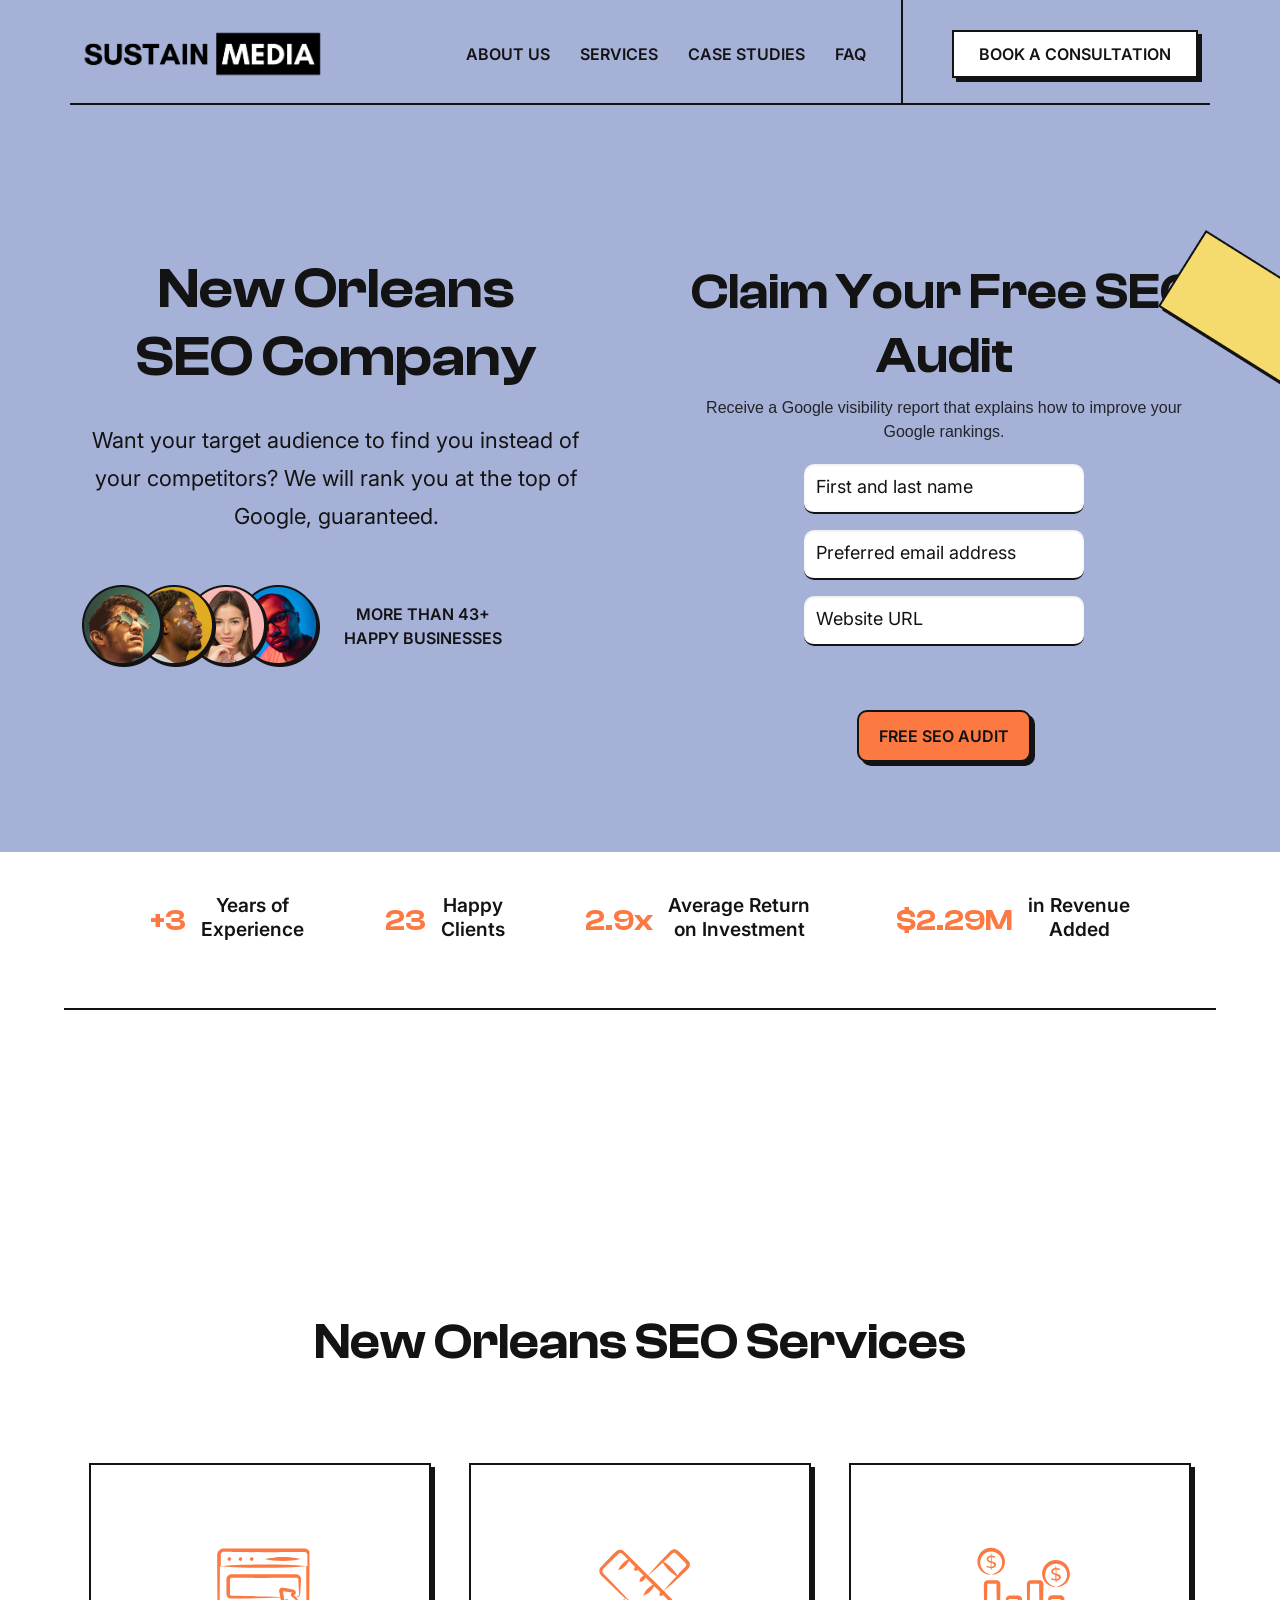
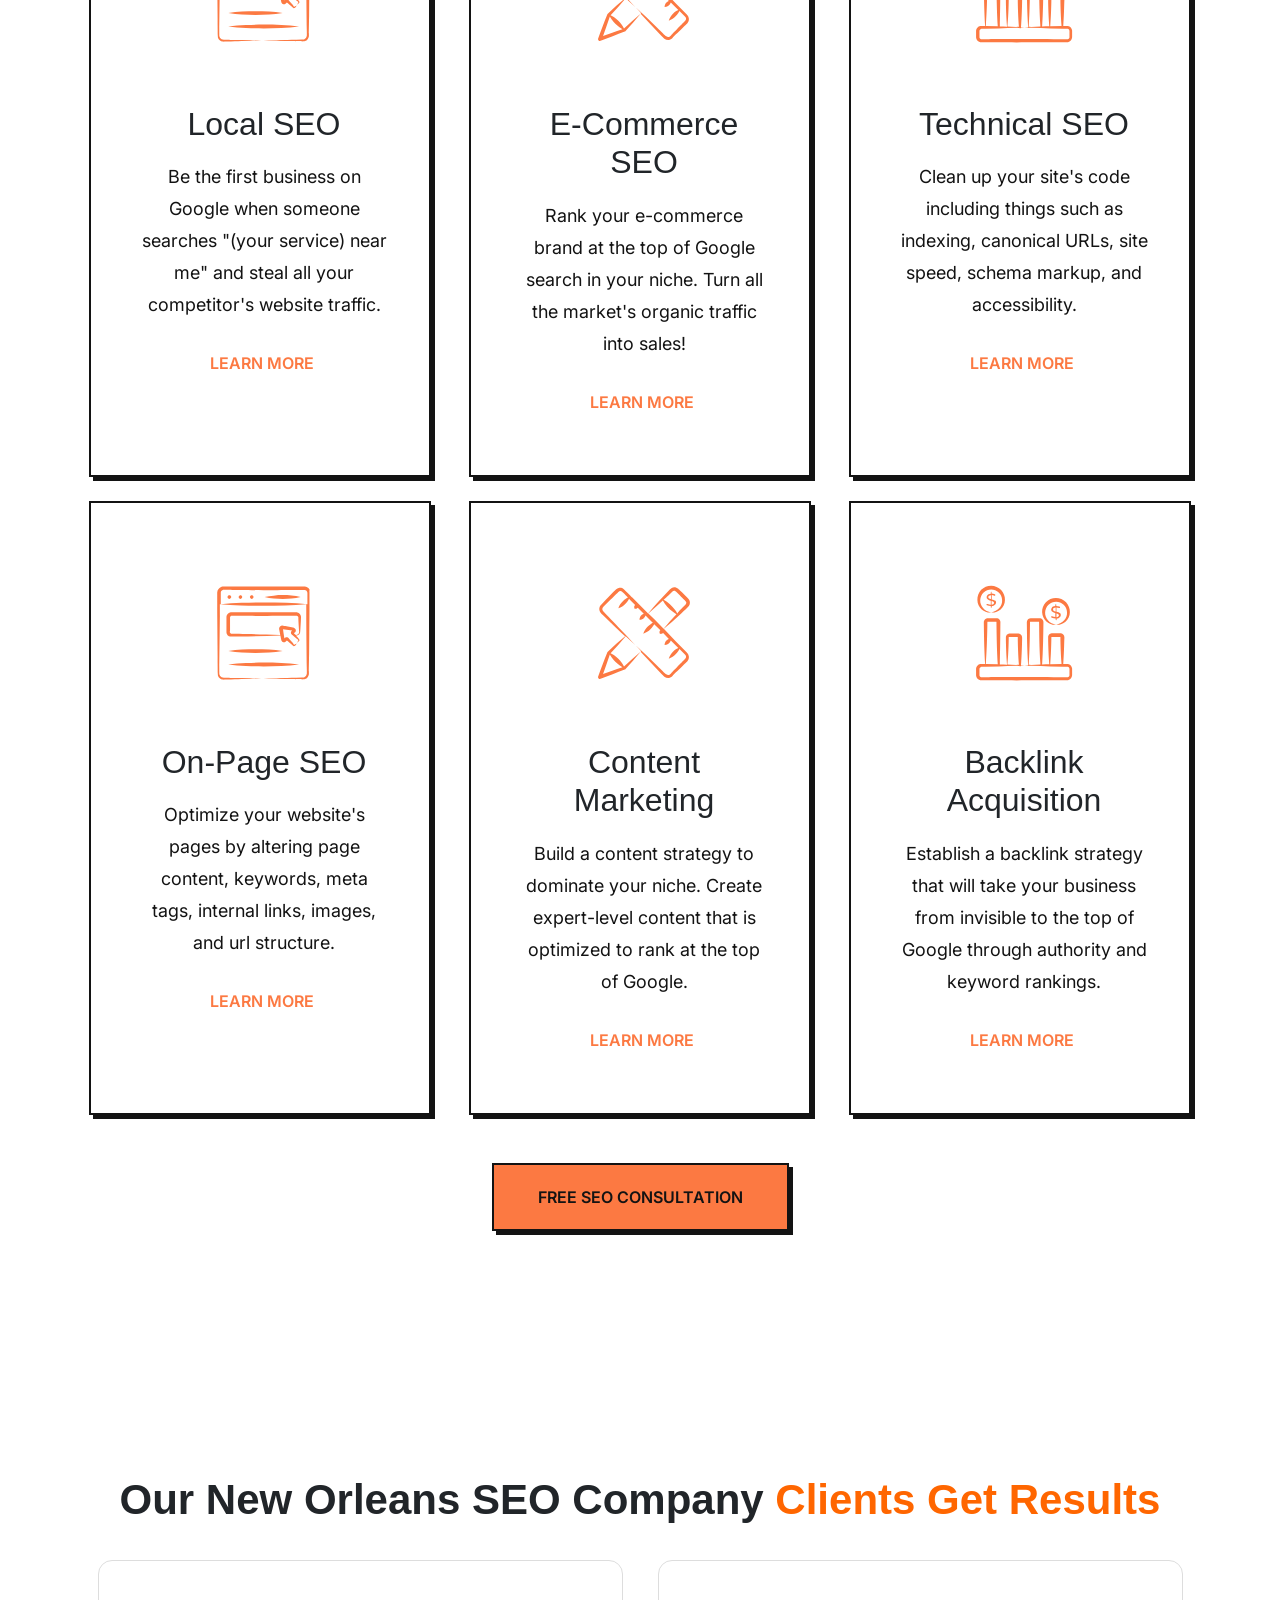
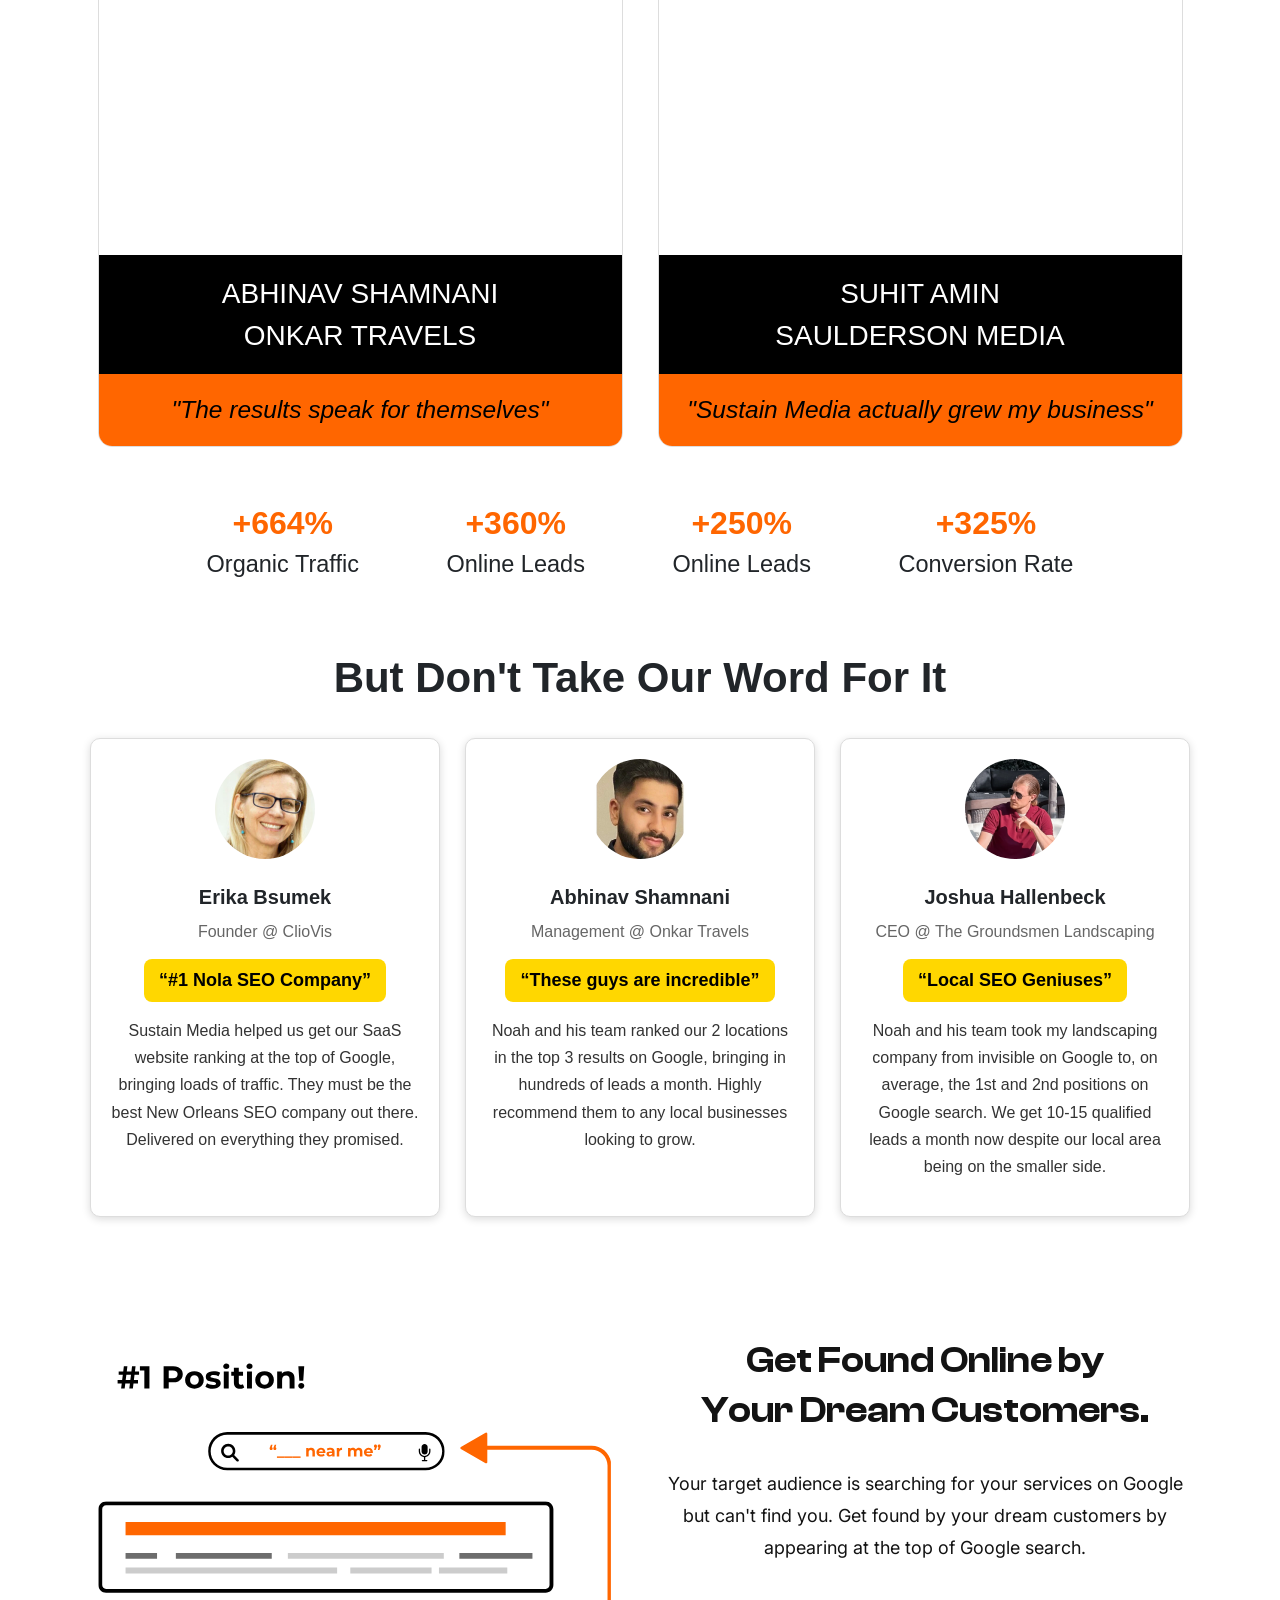
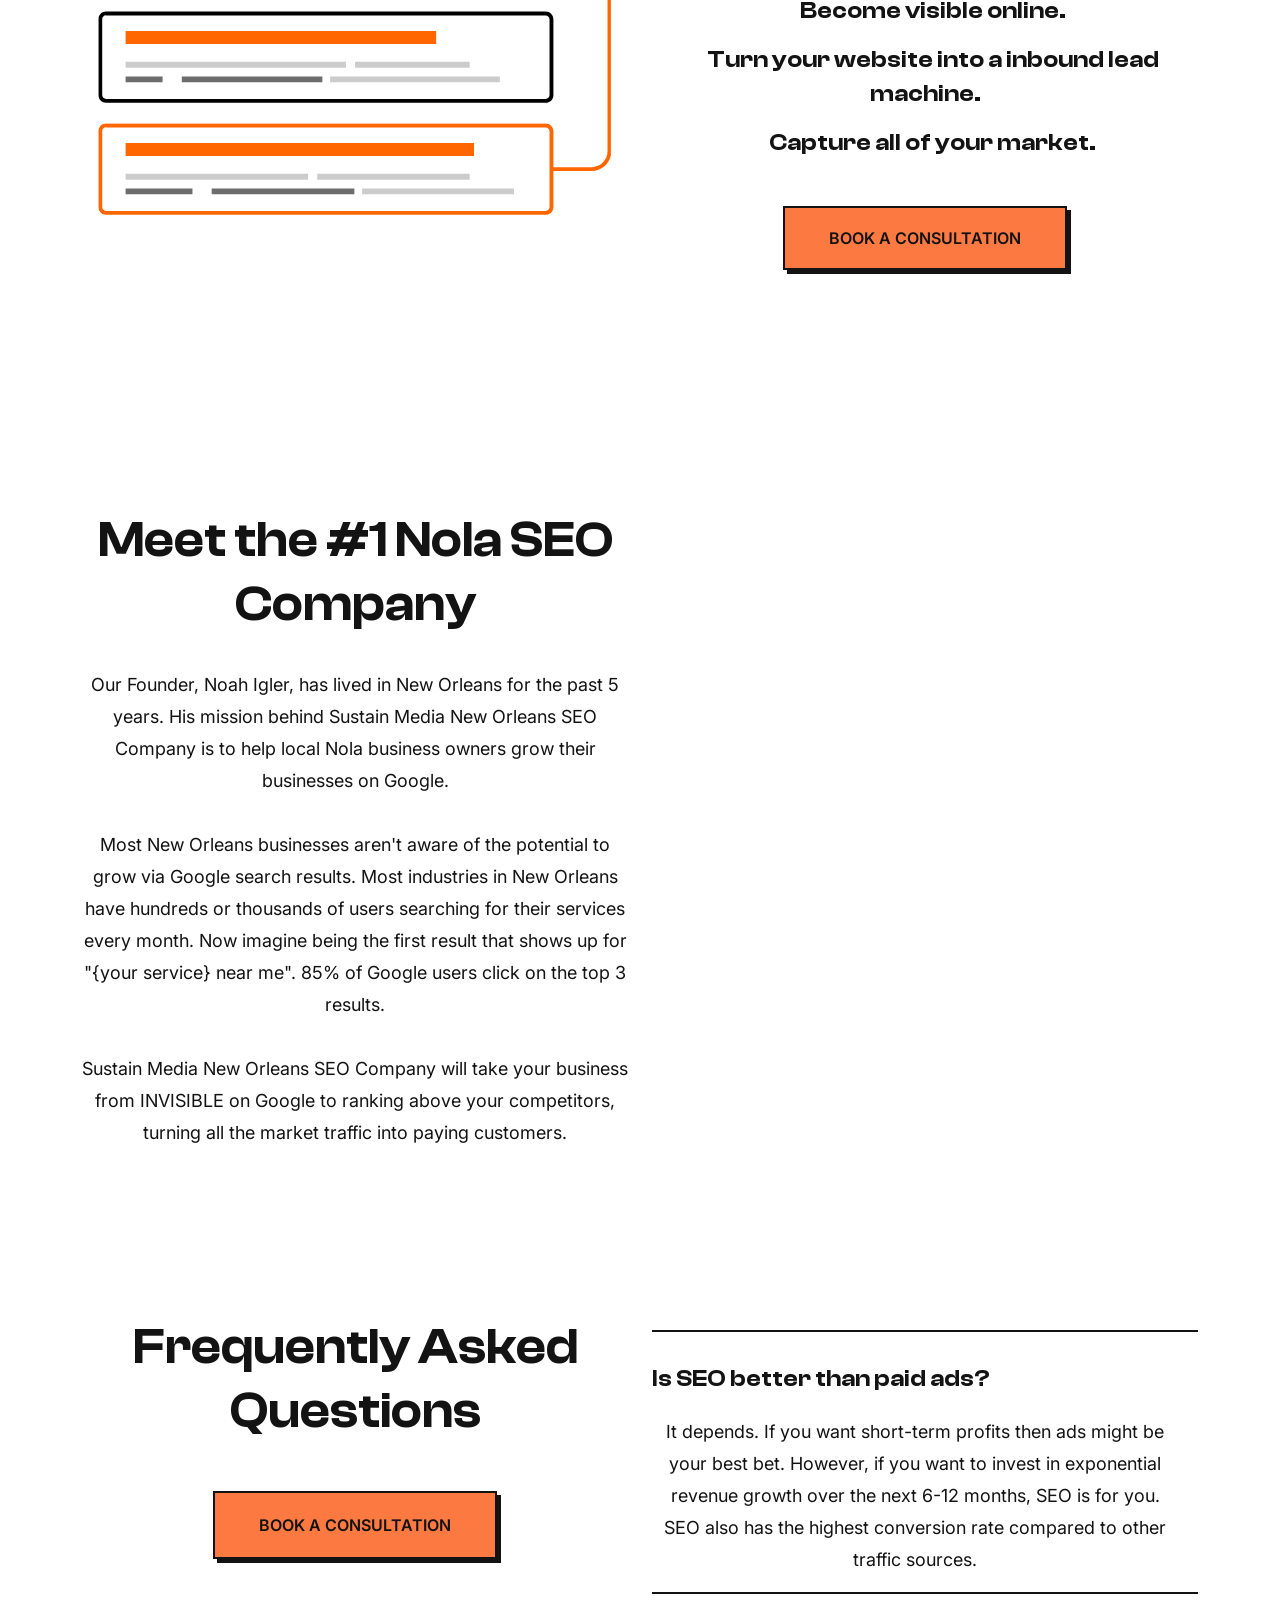
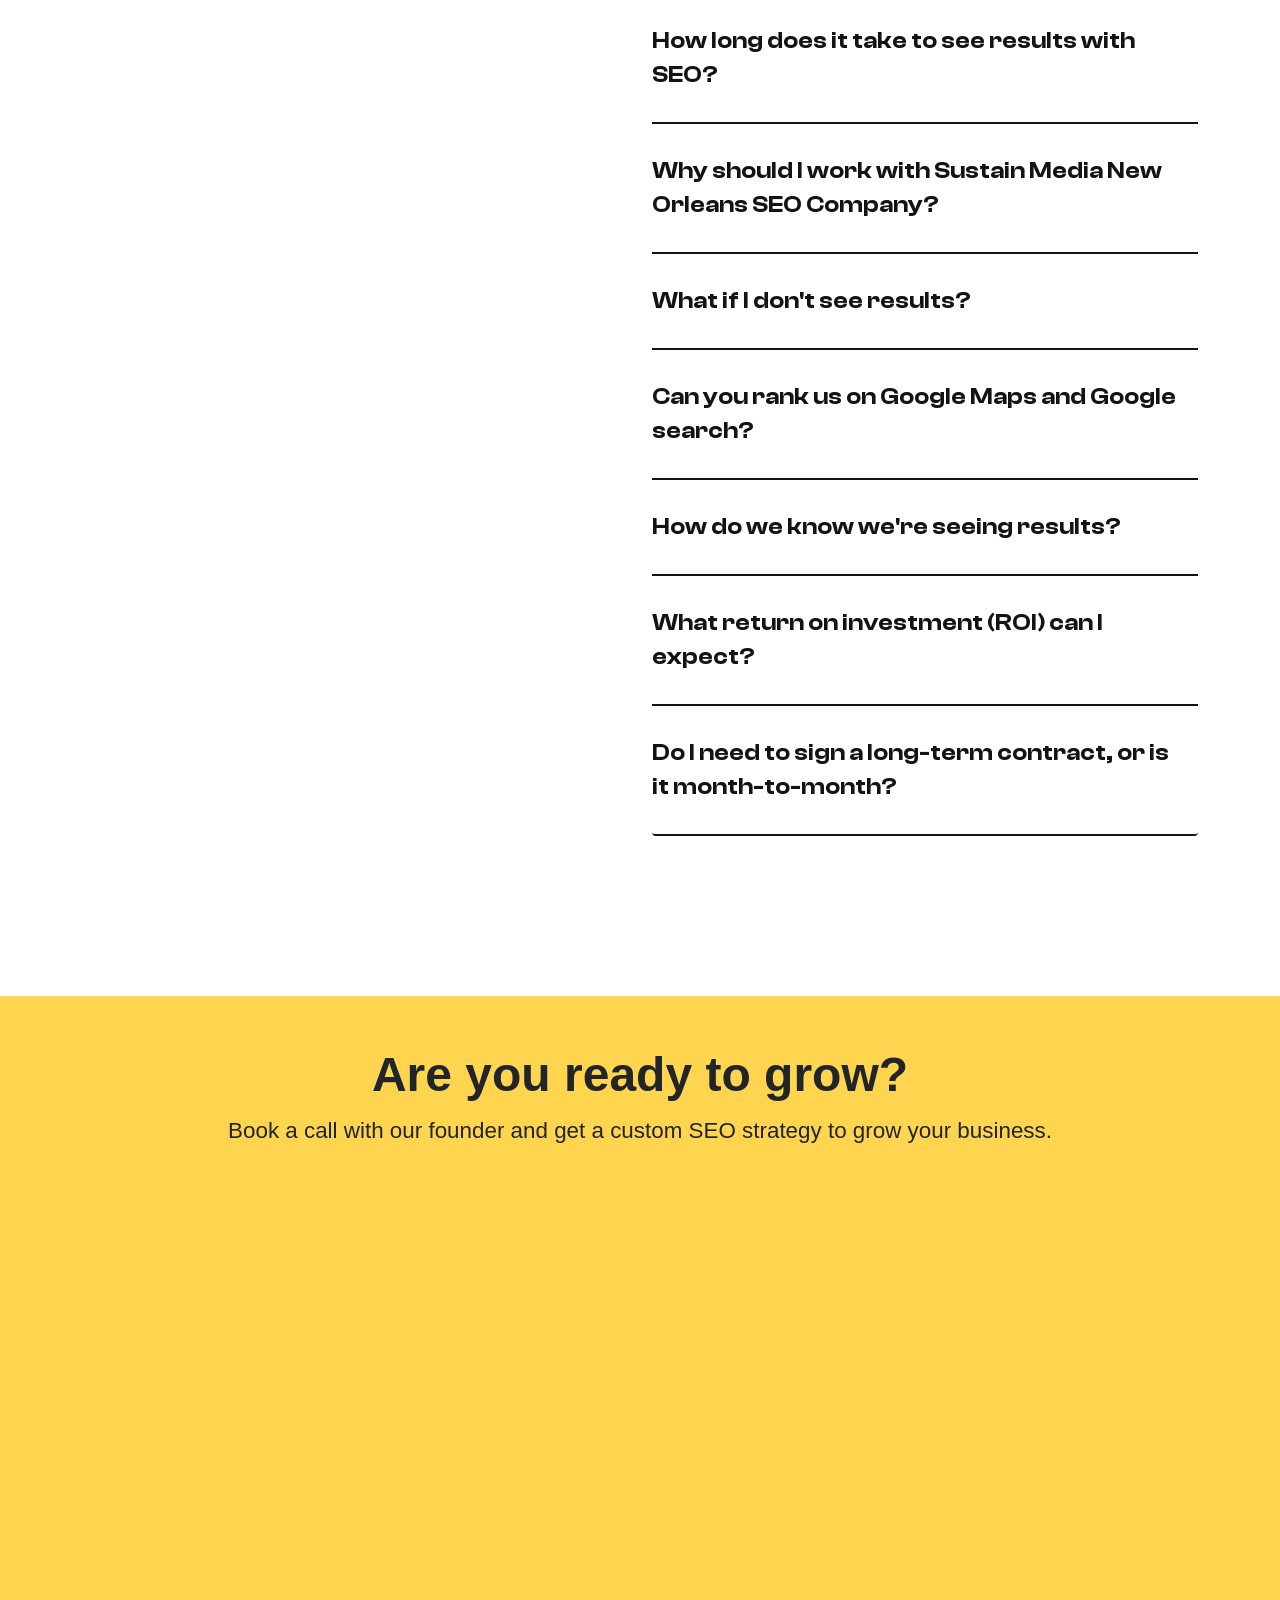
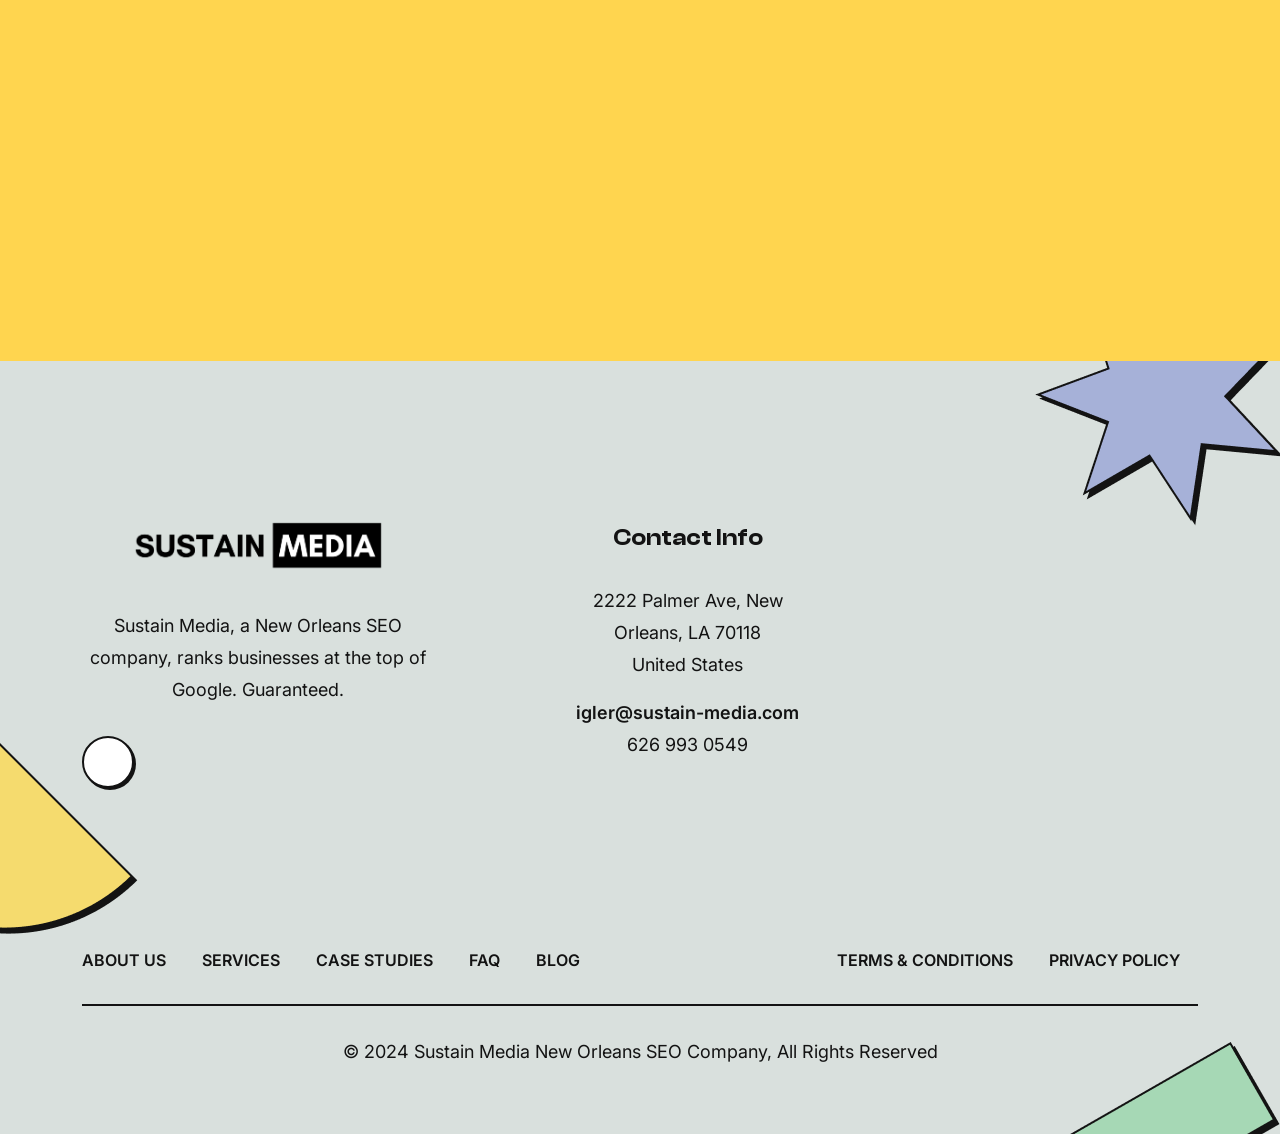
==== index.html @ fe0beff6 "init" ====
<!DOCTYPE html>
<html lang="en">

<head>
    <meta charset="UTF-8">
    <meta http-equiv="X-UA-Compatible" content="IE=edge">
    <meta name="viewport" content="width=device-width, initial-scale=1.0">
    <link rel="canonical" href="https://neworleansseocompany.com/" />
    <meta name="description"
        content="Meet the best New Orleans SEO Company in the city! Our expert team will rank your website at the top of Google search results, guaranteed.">
    <title>New Orleans SEO Company | Sustain Media</title>
    <link rel="icon" type="image/x-icon" href="assets/img/icon/favicon.png">
    <!-- Font Awesome Css -->
    <link rel="stylesheet" href="assets/css/plugins/font-awesome/css/all.min.css">
    <!-- Bootstrap Css -->
    <link rel="stylesheet" href="assets/css/plugins/bootstrap/bootstrap.min.css">
    <!-- Magnific Popup Css -->
    <link rel="stylesheet" href="assets/css/plugins/magnific-popup.css">
    <!-- Animate Css -->
    <link rel="stylesheet" href="assets/css/plugins/animate.css">
    <!-- Slick-Slide-Css -->
    <link rel="stylesheet" href="assets/css/plugins/slick-slider/slick.css">
    <!-- Style Css -->
    <link rel="stylesheet" href="assets/css/style.css">
    <!-- Responsive Css -->
    <!-- <link rel="stylesheet" href="assets/css/responsive.css"> -->
    <link rel="stylesheet" href="assets/css/home-responisve.css">
</head>
<!-- Google tag (gtag.js) -->
<script async src="https://www.googletagmanager.com/gtag/js?id=G-YTHDMENS7K"></script>
<script>
    window.dataLayer = window.dataLayer || [];
    function gtag() { dataLayer.push(arguments); }
    gtag('js', new Date());

    gtag('config', 'G-YTHDMENS7K');
</script>

<body data-scroll-animation="false">
    <!-- Header Section -->
    <header class="header_aria">
        <nav class="navbar navbar-expand-lg fixed-top bg-transfaren">
            <div class="container">
                <a class="navbar-brand" href="./index.html">
                    <img src="assets/img/Sustain Media Footer Logo.png" alt="" width="240px" class="logo">
                </a>
                <button class="navbar-toggler" type="button" data-bs-toggle="collapse"
                    data-bs-target="#navbarSupportedContent" aria-controls="navbarSupportedContent"
                    aria-expanded="false" aria-label="Toggle navigation">
                    <span class="navbar-toggler-icon"><i class="fa-solid fa-bars"></i></span>
                </button>

                <div class="collapse navbar-collapse" id="navbarSupportedContent">
                    <ul class="navbar-nav">


                        <li class="nav-item dropdown active">
                            <a class="nav-link dropdown-toggle" href="./team.html" role="button" data-toggle="dropdown"
                                aria-haspopup="true" aria-expanded="false">
                                About Us <i class="fas fa-chevron-down"></i>
                            </a>

                        </li>
                        <li class="nav-item dropdown active">
                            <a class="nav-link dropdown-toggle" href="./index.html#services" role="button"
                                data-toggle="dropdown" aria-haspopup="true" aria-expanded="false">
                                Services <i class="fas fa-chevron-down"></i>
                            </a>

                        </li>
                        <li class="nav-item dropdown active">
                            <a class="nav-link dropdown-toggle" href="./case-studies.html" target="_blank" role="button"
                                data-toggle="dropdown" aria-haspopup="true" aria-expanded="false">
                                Case Studies <i class="fas fa-chevron-down"></i>
                            </a>


                        </li>
                        <li class="nav-item dropdown active">
                            <a class="nav-link dropdown-toggle" href="./index.html#FAQs" role="button"
                                data-toggle="dropdown" aria-haspopup="true" aria-expanded="false">
                                FAQ <i class="fas fa-chevron-down"></i>
                            </a>

                        </li>


                    </ul>
                    <div class="nav_buttons">
                        <a href="#contact" class="contact_btn">Book a Consultation</a>
                    </div>
                </div>
            </div>
        </nav>
    </header>
    <!-- Header Section -->


    <!-- Hero -->
    <section class="hero_marketing_agency" data-bg-color="#A6B1D8">
        <div class="container">
            <div class="hero-section-box">
                <!-- Flexbox with gap -->

                <div class="mobilepc1"> <!-- Add margin for spacing -->
                    <div class="content">
                        <div class="section_title">

                            <h1 class="wow fadeInLeft" data-wow-delay="0.5s"
                                style="font-size: 5.7rem; line-height: 1.2;">
                                New Orleans <br>SEO Company
                            </h1>



                            <p class="wow fadeInLeft" data-wow-delay="0.7s">
                                Want your target audience to find you instead of your competitors? We will rank you at
                                the top of Google, guaranteed.
                            </p>
                        </div>
                        <div class="marketers wow fadeInLeft" data-wow-delay="0.9s">
                            <img src="assets/img/hero/4/2.png" alt="">
                            <span>More than 43+<br>happy businesses</span>
                        </div>
                    </div>
                </div>

                <div class="mobilepc2">
                    <div class="min_contact_area">
                        <div class="section_title wow fadeInLeft" data-wow-delay="0.3s">
                            <h2 class="mobilepc-heading">Claim Your Free SEO Audit</h2>
                            <p class="wow fadeInLeft" data-wow-delay="0.7s">
                                Receive a Google visibility report that explains how to improve your Google rankings.
                            </p>
                        </div>
                        <div class="contact_form">
                            <div class="row">
                                <!-- First Input Box -->
                                <div class="col-lg-12 d-flex justify-content-center">
                                    <!-- Consistent margin -->
                                    <input type="text" id="name2" class="form-control input wow fadeInLeft custom-input hero-input"
                                        data-wow-delay="0.5s" placeholder="First and last name">
                                </div>
                                <!-- Second Input Box -->
                                <div class="col-lg-12 mt-3 d-flex justify-content-center">
                                    <!-- Consistent margin -->
                                    <input type="email" id="email2"
                                        class="form-control input wow fadeInLeft custom-input hero-input"
                                        data-wow-delay="0.7s" placeholder="Preferred email address">
                                </div>
                                <!-- Third Input Box (Website URL) -->
                                <div class="col-lg-12 mt-3 d-flex justify-content-center">
                                    <!-- Consistent margin -->
                                    <input type="text" name="massage" id="message2"
                                        class="form-control input wow fadeInLeft custom-input hero-input"
                                        data-wow-delay="0.9s" placeholder="Website URL">
                                </div>
                                <!-- Submit Button -->
                                <div class="col-lg-12 mt-3 d-flex justify-content-center">
                                    <input type="submit" onclick="sendEmail2()"
                                        class="bg_btn_color wow fadeInLeft custom-submit" style="border-radius: 10px;"
                                        data-wow-delay="1.1s" value="Free SEO Audit">
                                </div>
                            </div>
                        </div>
                    </div>
                </div>
            </div>
        </div>
        <div class="shape_img">
            <img src="assets/img/hero/shape/4/1.png" alt="" class="one wow fadeInLeft" data-wow-delay="0.1s">

            <img src="assets/img/hero/shape/4/3.png" alt="" class="three wow fadeInRight" data-wow-delay="1.1s">
        </div>
    </section>

    <!-- Counter -->
    <!-- <section class="counter_area">
        <div class="counter-container" style="display: flex; justify-content: center; align-items: center; width: 100%;">
            <div class="min_counter_area" style="display: flex; width: 100%; max-width: 1200px;">
                <div class="single_counter" style="flex: 1; text-align: center; padding: 0px; min-width: 150px; margin-left: -30px;">
                    <h6 style="font-size: 2.5rem; margin: 0; font-weight: bold; color: #FF6600;">+ <span class="counter">5</span></h6>
                    <p style="font-size: 1.5rem; margin: 10px 0 0;">Years of <br> Experience</p>
                </div>
                <div class="single_counter" style="flex: 1; text-align: center; padding: 10px; min-width: 150px; margin-left: -30px;">
                    <h6 style="font-size: 2.5rem; margin: 0; font-weight: bold; color: #FF6600;"><span class="counter">43</span></h6>
                    <p style="font-size: 1.5rem; margin: 10px 0 0;">Happy <br> Clients</p>
                </div>
                <div class="single_counter" style="flex: 1; text-align: center; padding: 10px; min-width: 150px; margin-left: -50px;">
                    <h6 style="font-size: 2.5rem; margin: 0; font-weight: bold; color: #FF6600;"><span class="counter">5.3</span>x</h6>
                    <p style="font-size: 1.5rem; margin: 10px 0 0;">Average Return<br> on Investment</p>
                </div>
                <div class="single_counter" style="flex: 1; text-align: center; padding: 10px; min-width: 150px;">
                    <h6 style="font-size: 2.5rem; margin: 0; font-weight: bold; color: #ff6600;">$ <span class="counter">4.23</span>M</h6>
                    <p style="font-size: 1.5rem; margin: 10px 0 0;" id="service">in Revenue <br> Added</p>
                </div>
            </div>
        </div>
    </section> -->
    <!-- Counter -->

    <!-- Counter -->
    <section class="counter_area">
        <div class="counter-container">
            <div class="min_counter_area">
                <div class="single_counter">
                    <h6>+ <span class="counter">5</span></h6>
                    <p>Years of <br> Experience</p>
                </div>
                <div class="single_counter">
                    <h6><span class="counter">43</span></h6>
                    <p>Happy <br> Clients</p>
                </div>
                <div class="single_counter">
                    <h6 ><span class="counter">5.3</span>x</h6>
                    <p >Average Return<br> on Investment</p>
                </div>
                <div class="single_counter">
                    <h6>$ <span class="counter">4.23</span>M</h6>
                    <p id="service">in Revenue <br> Added</p>
                </div>
            </div>
        </div>
    </section>
    <!-- Counter -->



    <section class="service_box">
        <div class="container">
            <div class="section_title text-center">
                <h2 class="wow fadeInLeft" data-wow-delay="0.1s">New Orleans SEO Services</h2>
            </div>
            <div class="min_service_box_area">

                <div class="row">
                    <div class="col-lg-6 col-xl-4 mt-4">
                        <div class="single_service_box wow fadeInLeft" data-wow-delay="0.3s">
                            <img src="assets/img/icon/service_box/1.svg" alt="">
                            <h2>Local SEO</h2>
                            <p>Be the first business on Google when someone searches "(your service) near me" and steal
                                all your competitor's website traffic.</p>
                            <a href="#contact" class="text_btn">Learn more <i class="fa-solid fa-arrow-right"></i></a>
                        </div>
                    </div>
                    <div class="col-lg-6 col-xl-4 mt-4">
                        <div class="single_service_box wow fadeInLeft" data-wow-delay="0.5s">
                            <img src="assets/img/icon/service_box/2.svg" alt="">
                            <h2>E-Commerce SEO</h2>
                            <p>Rank your e-commerce brand at the top of Google search in your niche. Turn all the
                                market's organic traffic into sales!</p>
                            <a href="#contact" class="text_btn">Learn more <i class="fa-solid fa-arrow-right"></i></a>
                        </div>
                    </div>
                    <div class="col-lg-6 col-xl-4 mt-4">
                        <div class="single_service_box wow fadeInLeft" data-wow-delay="0.7s">
                            <img src="assets/img/icon/service_box/3.svg" alt="">
                            <h2>Technical SEO</h2>
                            <p>Clean up your site's code including things such as indexing, canonical URLs, site speed,
                                schema markup, and accessibility.</p>
                            <a href="#contact" class="text_btn">Learn more <i class="fa-solid fa-arrow-right"></i></a>
                        </div>
                    </div>

                    <div class="col-lg-6 col-xl-4 mt-4">
                        <div class="single_service_box wow fadeInLeft" data-wow-delay="0.3s">
                            <img src="assets/img/icon/service_box/1.svg" alt="">
                            <h2>On-Page SEO</h2>
                            <p>Optimize your website's pages by altering page content, keywords, meta tags, internal
                                links, images, and url structure.</p>
                            <a href="#contact" class="text_btn">Learn more <i class="fa-solid fa-arrow-right"></i></a>
                        </div>
                    </div>
                    <div class="col-lg-6 col-xl-4 mt-4">
                        <div class="single_service_box wow fadeInLeft" data-wow-delay="0.5s">
                            <img src="assets/img/icon/service_box/2.svg" alt="">
                            <h2>Content Marketing</h2>
                            <p>Build a content strategy to dominate your niche. Create expert-level content that is
                                optimized to rank at the top of Google.</p>
                            <a href="#contact" class="text_btn">Learn more <i class="fa-solid fa-arrow-right"></i></a>
                        </div>
                    </div>
                    <div class="col-lg-6 col-xl-4 mt-4">
                        <div class="single_service_box wow fadeInLeft" data-wow-delay="0.7s">
                            <img src="assets/img/icon/service_box/3.svg" alt="">
                            <h2>Backlink Acquisition</h2>
                            <p>Establish a backlink strategy that will take your business from invisible to the top of
                                Google through authority and keyword rankings.</p>
                            <a href="#contact" class="text_btn">Learn more <i class="fa-solid fa-arrow-right"></i></a>
                        </div>
                    </div>

                </div>
            </div>
            <br>
            <br>
            <a href="#contact" class="bg_btn_color wow fadeInLeft" data-wow-delay="0.3s">Free SEO Consultation</a>
        </div>
        </div>
    </section>
    <!-- Services -->
    <br id="portfolio" style="margin:10px">
    <section>

        <!-- Section Title -->
        <h2 class="section-title">Our New Orleans SEO Company <span class="highlight-orange">Clients Get Results</span>
        </h2>

        <!-- Video Section -->
        <div class="video-section">
            <!-- Video Card 1 -->
            <div class="video-card">
                <script src="https://fast.wistia.com/embed/medias/wc8vu2dni3.jsonp" async></script>
                <script src="https://fast.wistia.com/assets/external/E-v1.js" async></script>
                <div class="wistia_responsive_padding" style="padding:56.25% 0 0 0;position:relative;">
                    <div class="wistia_responsive_wrapper"
                        style="height:100%;left:0;position:absolute;top:0;width:100%;">
                        <div class="wistia_embed wistia_async_wc8vu2dni3 seo=true videoFoam=true"
                            style="height:100%;position:relative;width:100%;">
                            <div class="wistia_swatch"
                                style="height:100%;left:0;opacity:0;overflow:hidden;position:absolute;top:0;transition:opacity 200ms;width:100%;">
                                <img src="https://fast.wistia.com/embed/medias/wc8vu2dni3/swatch"
                                    style="filter:blur(5px);height:100%;object-fit:contain;width:100%;" alt=""
                                    aria-hidden="true" onload="this.parentNode.style.opacity=1;" />
                            </div>
                        </div>
                    </div>
                </div>
                <div class="video-info">
                    Abhinav Shamnani <br>
                    Onkar Travels
                </div>
                <div class="quote">"The results speak for themselves"</div>
            </div>

            <!-- Video Card 2 -->
            <div class="video-card">
                <script src="https://fast.wistia.com/embed/medias/unh1d0tjwb.jsonp" async></script>
                <script src="https://fast.wistia.com/assets/external/E-v1.js" async></script>
                <div class="wistia_responsive_padding" style="padding:56.25% 0 0 0;position:relative;">
                    <div class="wistia_responsive_wrapper"
                        style="height:100%;left:0;position:absolute;top:0;width:100%;">
                        <div class="wistia_embed wistia_async_unh1d0tjwb seo=true videoFoam=true"
                            style="height:100%;position:relative;width:100%;">
                            <div class="wistia_swatch"
                                style="height:100%;left:0;opacity:0;overflow:hidden;position:absolute;top:0;transition:opacity 200ms;width:100%;">
                                <img src="https://fast.wistia.com/embed/medias/unh1d0tjwb/swatch"
                                    style="filter:blur(5px);height:100%;object-fit:contain;width:100%;" alt=""
                                    aria-hidden="true" onload="this.parentNode.style.opacity=1;" />
                            </div>
                        </div>
                    </div>
                </div>
                <div class="video-info">
                    Suhit Amin <br>
                    Saulderson Media
                </div>
                <div class="quote">"Sustain Media actually grew my business"</div>

            </div>
        </div>
    </section>

    <!-- Stats Section -->
    <div class="stats">
        <!-- Stat Item 1 -->
        <div class="stat-item">
            <div class="stat-value"><span class="highlight-orange">+664%</span></div>
            Organic Traffic
        </div>
        <!-- Stat Item 2 -->
        <div class="stat-item">
            <div class="stat-value"><span class="highlight-orange">+360%</span></div>
            Online Leads
        </div>
        <!-- Stat Item 3 -->
        <div class="stat-item">
            <div class="stat-value"><span class="highlight-orange">+250%</span></div>
            Online Leads
        </div>
        <!-- Stat Item 4 -->
        <div class="stat-item">
            <div class="stat-value"><span class="highlight-orange">+325%</span></div>
            Conversion Rate
        </div>
    </div>

    <!-- Separator Line -->



    <!-- Section Title -->
    <h2 class="section-title">But Don't Take Our Word For It</span></h2>

    <!-- Testimonials Section -->
    <div class="testimonials">
        <!-- Testimonial 1 -->
        <div class="testimonial-card">
            <img src="assets/img/Erika Bsumek.webp" alt="New Orleans SEO Company | Erika Bsumek"
                class="testimonial-image">
            <div class="testimonial-name">Erika Bsumek</div>
            <div class="testimonial-role">Founder @ ClioVis</div>
            <div class="testimonial-quote">“#1 Nola SEO Company”</div>
            <p class="testimonial-text">
                Sustain Media helped us get our SaaS website ranking at the top of Google, bringing loads of traffic.
                They must be the best New Orleans SEO company out there. Delivered on everything they promised.
            </p>
        </div>

        <!-- Testimonial 2 -->
        <div class="testimonial-card">
            <img src="assets/img/Abhinav Shamnani.webp" alt="New Orleans SEO Company | Abhinav Shamnani"
                class="testimonial-image">
            <div class="testimonial-name">Abhinav Shamnani</div>
            <div class="testimonial-role">Management @ Onkar Travels</div>
            <div class="testimonial-quote">“These guys are incredible”</div>
            <p class="testimonial-text">
                Noah and his team ranked our 2 locations in the top 3 results on Google, bringing in hundreds of leads a
                month. Highly recommend them to any local businesses looking to grow.
            </p>
        </div>

        <!-- Testimonial 3 -->
        <div class="testimonial-card">
            <img src="assets/img/Joshua Hallenbeck.webp" alt="New Orleans SEO Company | Joshua Hallenbeck"
                class="testimonial-image">
            <div class="testimonial-name">Joshua Hallenbeck</div>
            <div class="testimonial-role">CEO @ The Groundsmen Landscaping</div>
            <div class="testimonial-quote">“Local SEO Geniuses”</div>
            <p class="testimonial-text">
                Noah and his team took my landscaping company from invisible on Google to, on average, the 1st and 2nd
                positions on Google search.
                We get 10-15 qualified leads a month now despite our local area being on the smaller side.
            </p>
        </div>
    </div>







    <!-- Digital Agency -->
    <section class="digital_agency h_4">
        <div class="container">
            <div class="row align-items-center">
                <div class="col-lg-6">
                    <div class="section_img wow fadeInLeft" data-wow-delay="0.1s">
                        <img src="assets/img/“___ near me”.svg" alt="" class="digital-agency-img">
                    </div>
                </div>
                <div class="col-lg-6">
                    <div class="content">
                        <div class="section_title wow fadeInLeft" data-wow-delay="0.3s">
                            <h2 class="digital_agency_heading">Get Found Online by <br> Your Dream Customers.</h2>
                        </div>
                        <p class="wow fadeInLeft" data-wow-delay="0.5s">Your target audience is searching for your
                            services on Google
                            but can't find you. Get found by your dream customers by appearing at the top of Google
                            search.</p>
                        <ul class="agency_list list-unstyled">
                            <li class="wow fadeInLeft" data-wow-delay="0.7s"><i class="fa-solid fa-arrow-right"></i>
                                Become visible online.</li>
                            <li class="wow fadeInLeft" data-wow-delay="0.9s"><i class="fa-solid fa-arrow-right"></i>
                                Turn your website into a inbound lead machine.
                            </li>
                            <li class="wow fadeInLeft" data-wow-delay="1.1s"><i class="fa-solid fa-arrow-right"></i>
                                Capture all of your market.</li>
                        </ul>
                        <a href="#contact" class="bg_btn_color wow fadeInLeft" data-wow-delay="1.3s">Book a
                            Consultation</a>
                    </div>
                </div>
            </div>
        </div>
    </section>
    <!-- Digital Agency -->

    <!-- Local Info -->
    <section class="digital_agency h_4" id="about">
        <div class="container">
            <div class="row">

                <div class="col-lg-6">
                    <div class="content">
                        <div class="section_title wow fadeInLeft" data-wow-delay="0.3s">
                            <h2>Meet the #1 Nola SEO Company</h2>
                        </div>
                        <p class="wow fadeInLeft" data-wow-delay="0.5s">Our Founder, Noah Igler, has lived in New
                            Orleans for the past 5 years. His mission behind Sustain Media New Orleans SEO Company is to
                            help local Nola business owners grow their businesses on Google. <br> <br> Most New Orleans
                            businesses aren't aware of the potential to grow via Google search results. Most industries
                            in New Orleans have hundreds or thousands of users searching for their services every month.
                            Now imagine being the first result that shows up for "{your service} near me". 85% of Google
                            users click on the top 3 results. <br> <br> Sustain Media New Orleans SEO Company will take
                            your business from INVISIBLE on Google to ranking above your competitors, turning all the
                            market traffic into paying customers.</p>


                    </div>
                </div>
                <div class="col-lg-6">
                    <div class="section_img wow fadeInLeft" data-wow-delay="0.1s">
                        <iframe
                            src="https://www.google.com/maps/embed?pb=!1m18!1m12!1m3!1d3826.576006248839!2d-90.1170657!3d29.938481399999997!2m3!1f0!2f0!3f0!3m2!1i1024!2i768!4f13.1!3m3!1m2!1s0x8620a51697c18a1b%3A0xb0cb43794f073321!2sSustain%20Media%20%7C%20New%20Orleans%20SEO%20%26%20Web%20Design%20Company!5e1!3m2!1sen!2sus!4v1733347399847!5m2!1sen!2sus"
                            width="100%" height="500" style="border:0;" allowfullscreen="" loading="lazy"
                            referrerpolicy="no-referrer-when-downgrade"></iframe>
                    </div>
                </div>
            </div>
        </div>
    </section>
    <!-- Local Info -->

    <!-- Faq -->
    <section class="faq" id="FAQs">
        <div class="container">
            <div class="row">
                <div class="col-xl-6 faq-content-col">
                    <div class="content">
                        <div class="section_title">
                            <h2 class="wow fadeInLeft" data-wow-delay="0.1s">Frequently Asked Questions</h2>
                        </div>
                        <a href="#contact" class="bg_btn_color wow fadeInLeft" data-wow-delay=".3s">Book a
                            Consultation</a>
                    </div>
                </div>
                <div class="col-xl-6">
                    <div class="min_faq_area">
                        <div class="accordion" id="accordionExample">
                            <div class="accordion-item wow fadeInLeft" data-wow-delay="0.5s">
                                <h3 class="accordion-header" id="headingOne">
                                    <button class="accordion-button" type="button" data-bs-toggle="collapse"
                                        data-bs-target="#collapseOne" aria-expanded="true" aria-controls="collapseOne">
                                        Is SEO better than paid ads?
                                        <span class="icons">
                                            <i class="fa-solid fa-plus"></i>
                                            <i class="fa-solid fa-minus"></i>
                                        </span>
                                    </button>
                                </h3>
                                <div id="collapseOne" class="accordion-collapse collapse show"
                                    aria-labelledby="headingOne" data-bs-parent="#accordionExample">
                                    <div class="accordion-body">
                                        It depends. If you want short-term profits then ads might be your best bet.
                                        However, if you want to invest in exponential revenue growth over the next 6-12
                                        months, SEO is for you. SEO also has the highest conversion rate compared to
                                        other traffic sources.
                                    </div>
                                </div>
                            </div>
                            <div class="accordion-item wow fadeInLeft" data-wow-delay="0.6s">
                                <h2 class="accordion-header" id="headingTwo">
                                    <button class="accordion-button collapsed" type="button" data-bs-toggle="collapse"
                                        data-bs-target="#collapseTwo" aria-expanded="false" aria-controls="collapseTwo">
                                        How long does it take to see results with SEO?
                                        <span class="icons">
                                            <i class="fa-solid fa-plus"></i>
                                            <i class="fa-solid fa-minus"></i>
                                        </span>
                                    </button>
                                </h2>
                                <div id="collapseTwo" class="accordion-collapse collapse" aria-labelledby="headingTwo"
                                    data-bs-parent="#accordionExample">
                                    <div class="accordion-body">
                                        Results can be as quick as a few weeks with SEO. That being said, to see
                                        consistent results, month after month, we usually tell clients to expect 6-12
                                        months of build up.
                                    </div>
                                </div>
                            </div>
                            <div class="accordion-item wow fadeInLeft" data-wow-delay="0.7s">
                                <h2 class="accordion-header" id="headingThree">
                                    <button class="accordion-button collapsed" type="button" data-bs-toggle="collapse"
                                        data-bs-target="#collapseThree" aria-expanded="false"
                                        aria-controls="collapseThree">
                                        Why should I work with Sustain Media New Orleans SEO Company?
                                        <span class="icons">
                                            <i class="fa-solid fa-plus"></i>
                                            <i class="fa-solid fa-minus"></i>
                                        </span>
                                    </button>
                                </h2>
                                <div id="collapseThree" class="accordion-collapse collapse"
                                    aria-labelledby="headingThree" data-bs-parent="#accordionExample">
                                    <div class="accordion-body">
                                        At Sustain Media New Orleans SEO Company we understand the local landscape and
                                        markets. We are not only experts in all forms of SEO and web design, but we have
                                        a strong network in New Orleans.
                                    </div>
                                </div>
                            </div>
                            <div class="accordion-item wow fadeInLeft" data-wow-delay="0.8s">
                                <h2 class="accordion-header" id="headingFour">
                                    <button class="accordion-button collapsed" type="button" data-bs-toggle="collapse"
                                        data-bs-target="#collapseFour" aria-expanded="false"
                                        aria-controls="collapseFour">
                                        What if I don't see results?
                                        <span class="icons">
                                            <i class="fa-solid fa-plus"></i>
                                            <i class="fa-solid fa-minus"></i>
                                        </span>
                                    </button>
                                </h2>
                                <div id="collapseFour" class="accordion-collapse collapse" aria-labelledby="headingFour"
                                    data-bs-parent="#accordionExample">
                                    <div class="accordion-body">
                                        If you aren't in the top 3 on local Google search for your target keyword in 6
                                        months, we will work for completely free until we deliver.
                                    </div>
                                </div>
                            </div>
                            <div class="accordion-item wow fadeInLeft" data-wow-delay="0.8s">
                                <h2 class="accordion-header" id="headingFive">
                                    <button class="accordion-button collapsed" type="button" data-bs-toggle="collapse"
                                        data-bs-target="#collapseFive" aria-expanded="false"
                                        aria-controls="collapseFive">
                                        Can you rank us on Google Maps and Google search?
                                        <span class="icons">
                                            <i class="fa-solid fa-plus"></i>
                                            <i class="fa-solid fa-minus"></i>
                                        </span>
                                    </button>
                                </h2>
                                <div id="collapseFive" class="accordion-collapse collapse" aria-labelledby="headingFour"
                                    data-bs-parent="#accordionExample">
                                    <div class="accordion-body">
                                        Yes! We will work on your Google Business Profile (GBP) AND your website to
                                        ensure you are at the top of Google search in all sectors of your local market.
                                    </div>
                                </div>
                            </div>
                            <div class="accordion-item wow fadeInLeft" data-wow-delay="0.8s">
                                <h2 class="accordion-header" id="headingSix">
                                    <button class="accordion-button collapsed" type="button" data-bs-toggle="collapse"
                                        data-bs-target="#collapseSix" aria-expanded="false" aria-controls="collapseSix">
                                        How do we know we're seeing results?
                                        <span class="icons">
                                            <i class="fa-solid fa-plus"></i>
                                            <i class="fa-solid fa-minus"></i>
                                        </span>
                                    </button>
                                </h2>
                                <div id="collapseSix" class="accordion-collapse collapse" aria-labelledby="headingFour"
                                    data-bs-parent="#accordionExample">
                                    <div class="accordion-body">
                                        At the start of working together, we will set up software like Google Analytics
                                        and Google Search Console that will allow both of us to monitor the performance
                                        of our campaign. We will track data like traffic, clicks, conversions, phone
                                        calls, website visits, appointments booked, and more.
                                    </div>
                                </div>
                            </div>
                            <div class="accordion-item wow fadeInLeft" data-wow-delay="0.8s">
                                <h2 class="accordion-header" id="headingSeven">
                                    <button class="accordion-button collapsed" type="button" data-bs-toggle="collapse"
                                        data-bs-target="#collapseSeven" aria-expanded="false"
                                        aria-controls="collapseSeven">
                                        What return on investment (ROI) can I expect?
                                        <span class="icons">
                                            <i class="fa-solid fa-plus"></i>
                                            <i class="fa-solid fa-minus"></i>
                                        </span>
                                    </button>
                                </h2>
                                <div id="collapseSeven" class="accordion-collapse collapse"
                                    aria-labelledby="headingFour" data-bs-parent="#accordionExample">
                                    <div class="accordion-body">
                                        While I can't guarantee you an ROI, our local clients have an average ROI of
                                        5.3x with us.
                                    </div>
                                </div>
                            </div>


                            <div class="accordion-item wow fadeInLeft" data-wow-delay="0.9s">
                                <h2 class="accordion-header" id="headingEight">
                                    <button class="accordion-button collapsed" type="button" data-bs-toggle="collapse"
                                        data-bs-target="#collapseEight" aria-expanded="false"
                                        aria-controls="collapseEight">
                                        Do I need to sign a long-term contract, or is it month-to-month?
                                        <span class="icons">
                                            <i class="fa-solid fa-plus"></i>
                                            <i class="fa-solid fa-minus"></i>
                                        </span>
                                    </button>
                                </h2>
                                <div id="collapseEight" class="accordion-collapse collapse"
                                    aria-labelledby="headingEight" data-bs-parent="#accordionExample">
                                    <div class="accordion-body">
                                        Your choice! We like to give you the option to walk away if our work ethic
                                        doesn't blow you away in the first month. That being said, we do provide
                                        financial discounts if 6 or 12 month contracts are signed.
                                    </div>
                                </div>
                            </div>
                        </div>
                    </div>
                </div>
            </div>
        </div>
    </section>
    <!-- Faq -->


    <!-- Cta -->
    <section class="cta h_4" style="background-color: #FFD54F; padding: 50px 0;">
        <div class="container">
            <!-- Header and Subheader -->
            <div style="text-align: center; margin-bottom: 30px;">
                <h3 id="contact" class="wow cta-heading fadeInLeft" data-wow-delay="0.1s">
                    Are you ready to grow?
                </h3>
                <p class="wow cta-para fadeInLeft" data-wow-delay="0.3s">
                    Book a call with our founder and get a custom SEO strategy to grow your business.
                </p>
                <br>
            </div>
            <!-- Content Area -->
            <div class="row" style="display: flex; align-items: flex-start; justify-content: center; gap: 20px;">

                <!-- Calendly inline widget begin -->
                <div class="calendly-inline-widget"
                    data-url="https://calendly.com/sustainmedia/free-consultation?hide_gdpr_banner=1"
                    style="min-width:320px;height:700px;"></div>
                <script type="text/javascript" src="https://assets.calendly.com/assets/external/widget.js"
                    async></script>
                <!-- Calendly inline widget end -->
            </div>
        </div>
    </section>
    <!-- Cta -->







    <!-- Footer -->
    <footer class="footer" data-bg-color="#D9E0DD">
        <div class="container">
            <div class="main_footer">
                <div class="row">
                    <div class="col-xl-5 col-md-6">
                        <div class="site_info logo_area wow fadeInLeft" data-wow-delay="0.3s">
                            <img src="assets/img/Sustain Media Footer Logo.png" width="250px" class="footer_logo">
                            <p>Sustain Media, a New Orleans SEO company, ranks businesses at the top of Google.
                                Guaranteed.</p>
                            <div class="social_icons">


                                <a href="https://www.linkedin.com/in/noahigler/"><i
                                        class="fa-brands fa-linkedin-in"></i></a>
                            </div>
                        </div>
                    </div>
                    <div class="col-xl-3 col-md-6 mid">
                        <div class="site_info wow fadeInLeft" data-wow-delay="0.5s">
                            <h5>Contact Info</h5>
                            <ul class="loc_list list-unstyled">
                                <li>2222 Palmer Ave, New Orleans, LA 70118</li>
                                <li>United States</li>
                            </ul>
                            <ul class="contact_list list-unstyled">
                                <li class="mail"><a href="mailto:igler@sustain-media.com">igler@sustain-media.com</a>
                                </li>
                                <li><a href="tel:6269930549">626 993 0549</a></li>
                            </ul>
                        </div>
                    </div>

                </div>
            </div>
            <div class="footer_bottom wow fadeInLeft" data-wow-delay="0.9s">
                <div class="footer_bottom_list">
                    <div class="row">
                        <div class="col-12 col-lg-7">
                            <ul class="footer_nav list-unstyled">
                                <li><a href="team.html">About Us</a></li>
                                <li><a href="index.html#service">Services</a></li>
                                <li><a href="case-studies.html">Case Studies</a></i>
                                <li><a href="index.html#FAQs">FAQ</a></li>
                                <li><a href="blog.html">Blog</a></li>
                            </ul>
                        </div>
                        <div class="col-12 col-lg-5">
                            <ul class="footer_nav right list-unstyled">
                                <li><a href="terms-conditions.html">Terms & conditions</a></li>
                                <li><a href="terms-conditions.html#PrivacyPolicy">privacy policy</a></li>
                            </ul>
                        </div>
                    </div>
                </div>
                <div class="footer_copyright">
                    <p>© 2024 Sustain Media New Orleans SEO Company, All Rights Reserved </p>
                </div>
            </div>
        </div>
        <div class="shape_img">
            <img src="assets/img/footer/1.png" alt="" class="one wow fadeInLeft" data-wow-delay="1.3s">
            <img src="assets/img/footer/2.png" alt="" class="two wow fadeInLeft" data-wow-delay="1.1s">
            <img src="assets/img/footer/3.png" alt="" class="three wow fadeInLeft" data-wow-delay="0.1s">
        </div>
    </footer>
    <!-- Footer -->

    <!-- jQuery Libraary -->
    <script src="assets/js/jquery.min.js"></script>
    <!-- Popper - Js For Bootstrap -->
    <script src="assets/js/popper.min.js"></script>
    <!-- Bootstrap - jS  -->
    <script src="assets/js/bootstrap.min.js"></script>
    <!-- Waypoints Js For Counter Up -->
    <script src="assets/js/waypoints.min.js"></script>
    <!-- Counter Up - Js -->
    <script src="assets/js/jquery.counterup.js"></script>
    <!-- Magnific Popup -Js -->
    <script src="assets/js/magnific-popup.min.js"></script>
    <!-- Wow - Js -->
    <script src="assets/js/wow.min.js"></script>
    <!-- Parallax - Js -->
    <script src="assets/js/parallax.min.js"></script>
    <!-- Slick-Slidr-js -->
    <script src="assets/js/slick.min.js"></script>
    <!-- Magnet-mouse -->
    <script src="assets/js/magnet-mouse.min.js"></script>
    <!-- jquery-ui -->
    <script src="assets/js/jquery-ui.js"></script>
    <!-- Main Js -->
    <script src="assets/js/main.js"></script>
</body>
<script type="text/javascript" src="https://cdn.jsdelivr.net/npm/@emailjs/browser@3/dist/email.min.js"></script>
<script type="text/javascript">
    (function () {
        emailjs.init("of-qJpcXvDgROkkbD");
    })();
</script>

<script>
    function sendEmail2() {

        var name = document.getElementById("name2").value;
        var email = document.getElementById("email2").value;
        var message = document.getElementById("message2").value;


        // Sending email using EmailJS
        emailjs.send("service_1efdh2i", "template_1w5on08", {
            name: name,
            email: email,
            subject: "Website Free Audit Claimed",
            message: message,
            clinique_name: "Sustain Media New Orleans SEO Company",
            dentist_email: "igler@sustain-media.com"
        })
            .then(function (response) {
                // Email sent successfully
                alert("Message sent, thank you " + name);
            }, function (error) {
                // Email sending failed
                console.error("Email sending error:", error);
            });
    }
</script>

</html>
---- assets/css/style.css ----
/**
 * /*----------------------------------------------------
 * 
 * This file contains the styling for the actual template, this
 * is the file you need to edit to change the look of the
 * template.
 * 
 * 
 * 
 * Table of Content:
 * 01/ reset
 * 02/ variables
 * 03/ hero_sections
 * 04/ buttons
 * 05/ video_popup
 * 06/ service_box
 * 07/ awords
 * 08/ projects 
 * 09/ team 
 * 10/ mix_sections 
 * 11/ testimonial  
 * 12/ counter 
 * 13/ blog 
 * 14/ client 
 * 15/ service_line 
 * 16/ offer_box 
 * 17/ price 
 * 18/ cta 
 * 19/ faq 
 * 20/ progress 
 * 21/ contact 
 * 22/ shop 
 * 23/ header 
 * 24/ breadcrumb 
 * 25/ sidebar 
 * 26/ footer 
 * 
 * 
 * =====================================================================
 *
 * @format
 * @File: Default Styles
 * @Author: PicmaticWeb
 * @URL: Author E-mail:
 * @Default Styles
 */
@import url("https://fonts.googleapis.com/css2?family=Inter:wght@400;500;600;700;800;900&display=swap");
@import url("https://fonts.googleapis.com/css2?family=Roboto:wght@300;400;500;700;900&display=swap");
@import url("https://fonts.googleapis.com/css2?family=Inter:wght@400;500;600;700;800;900&display=swap");
@import url("https://fonts.googleapis.com/css2?family=Roboto:wght@300;400;500;700;900&display=swap");

@font-face {
  font-family: ClashDisplay;
  src: url(../fonts/ClashDisplay-Semibold.ttf);
}

* {
  margin: 0;
  padding: 0;
}

body {
  font-family: "Inter", sans-serif;
}

a {
  text-decoration: none;
}

.shape_img img {
  position: absolute;
}

.mobilepc-heading {
  color: #131313;
  font-family: "ClashDisplay", sans-serif;
  font-weight: 600;
  font-size: 66px;
  line-height: 76px;
}

.section_title h2 {
  color: #131313;
  font-family: "ClashDisplay", sans-serif;
  font-weight: 600;
  font-size: 66px;
  line-height: 76px;
}

.blockquote {
  margin-top: 40px;
  margin-bottom: 40px;
  background: #fff;
  border: 2px solid #131313;
  box-shadow: 4px 4px 0px #131313;
  position: relative;
  padding-left: 48px;
  padding-right: 48px;
  padding-top: 40px;
  padding-bottom: 48px;
}

.blockquote p {
  color: #131313;
  font-family: "ClashDisplay", sans-serif;
  font-weight: 600;
  font-size: 24px;
  line-height: 34px;
}

.blockquote p span {
  color: #FC7942;
}

.blockquote .author span {
  color: #FC7942;
  font-family: "Inter", sans-serif;
  font-weight: 600;
  font-size: 16px;
  line-height: 24px;
  text-transform: uppercase;
}

.blockquote img {
  position: absolute;
  right: 48px;
  bottom: -30px;
}

@media (min-width: 1400px) {
  .container {
    max-width: 1440px;
  }
}

@font-face {
  font-family: ClashDisplay;
  src: url(../fonts/ClashDisplay-Semibold.ttf);
}

.mobilepc1 {
  flex: 1;
  margin-right: 25px;
}

.mobilepc2 {
  flex: 1;
  margin-left: 25px;
  padding-top: 100px;
}


.hero_main {
  padding-top: 250px;
  padding-bottom: 550px;
  position: relative;
}

.hero_main .content {
  position: relative;
}

.hero-section-box {
  display: flex;
  gap: 50px;
  justify-content: space-between;
  align-items: center;
}

.hero_main .content .section_title h1 {
  font-family: "ClashDisplay", sans-serif;
  color: #131313;
  font-weight: 600;
  font-size: 120px;
  line-height: 124px;
}

.section_title h1 {
  font-size: 3rem;
  /* Adjust font size */
  line-height: 1.2;
  /* Add spacing between lines */
}


.hero_main .content .section_title p {
  color: #131313;
  font-family: "Inter", sans-serif;
  font-weight: 400;
  font-size: 22px;
  line-height: 38px;
  margin-top: 30px;
}

.hero_main .content .btn_area {
  margin-top: 70px;
}

.hero_main .content .btn_area .bg_btn_color {
  margin-left: 24px;
}

.hero_main .content .shape {
  position: absolute;
  right: 100px;
  bottom: -50px;
}

.hero_main .shape_img .one {
  right: 0;
  top: 270px;
}

.hero_main .shape_img .two {
  left: 0;
  top: 370px;
}

.hero_creative_agency {
  padding-top: 250px;
  padding-bottom: 160px;
  position: relative;
}

.hero_creative_agency .content {
  position: relative;
}

.hero_creative_agency .content .section_title .sub_title {
  color: #131313;
  font-family: "Inter", sans-serif;
  font-weight: 500;
  font-size: 24px;
  line-height: 34px;
  text-transform: uppercase;
  display: inline-block;
  margin-bottom: 25px;
}

.hero_creative_agency .content .section_title h1 {
  color: #131313;
  font-family: "ClashDisplay", sans-serif;
  font-weight: 600;
  font-size: 100px;
  line-height: 104px;
  margin-bottom: 30px;
}

.hero_creative_agency .content .section_title p {
  color: #131313;
  font-family: "Inter", sans-serif;
  font-weight: 400;
  font-size: 22px;
  line-height: 38px;
}

.hero_creative_agency .content .reating_area .icons {
  margin-bottom: 15px;
  margin-top: 50px;
}

.hero_creative_agency .content .reating_area .icons img {
  width: 40px;
  height: 40px;
  background: #219653;
  padding: 7px;
  margin: 0 2px;
}

.hero_creative_agency .content .reating_area p {
  color: #131313;
  font-family: "Roboto", sans-serif;
  font-weight: 300;
  font-size: 18px;
  line-height: 22px;
}

.hero_creative_agency .content .reating_area p span {
  font-weight: 700;
  text-decoration: underline;
}

.hero_creative_agency .bg_overlay img {
  position: absolute;
  right: 0;
  top: 0;
  height: 100%;
  width: 42%;
}

.hero_creative_agency .shape_img .one {
  top: -140px;
  right: -335px;
}

.hero_creative_agency .shape_img .two {
  bottom: 0;
  left: 510px;
}

.hero_creative_agency .shape_img .three {
  left: 0;
  bottom: 470px;
}

.hero_digital_studio {
  padding-top: 200px;
  position: relative;
}

.hero_digital_studio .bg_ovarly img {
  width: 100%;
  position: relative;
  z-index: 3;
}

.hero_digital_studio .section_title h1 {
  color: #131313;
  font-family: "ClashDisplay", sans-serif;
  font-weight: 600;
  font-size: 120px;
  line-height: 124px;
}

.hero_digital_studio .content {
  padding-left: 110px;
}

.hero_digital_studio .content p {
  color: #131313;
  font-family: "Inter", sans-serif;
  font-weight: 400;
  font-size: 22px;
  line-height: 38px;
}

.hero_digital_studio .content .bg_btn {
  display: inline-block;
  margin-top: 30px;
}

.hero_digital_studio .shape_img .one {
  left: 0;
  top: 275px;
}

.hero_digital_studio .shape_img .two {
  bottom: 490px;
  left: 895px;
}

.hero_digital_studio .shape_img .three {
  right: 0;
  top: 335px;
}

.hero_marketing_agency {
  padding-top: 160px;
  padding-bottom: 90px;
  position: relative;
}

.hero_marketing_agency .content {
  color: #131313;
}

.hero_marketing_agency .content .section_title span {
  font-family: "Inter", sans-serif;
  font-weight: 500;
  font-size: 24px;
  line-height: 34px;
  text-transform: uppercase;
}

.hero_marketing_agency .content .section_title h1 {
  font-family: "ClashDisplay", sans-serif;
  font-weight: 600;
  font-size: 100px;
  line-height: 104px;
  margin-top: 25px;
}

.hero_marketing_agency .content .section_title p {
  font-family: "Inter", sans-serif;
  font-weight: 400;
  font-size: 22px;
  line-height: 38px;
  margin-top: 30px;
}

.hero_marketing_agency .content .marketers {
  display: flex;
  align-items: center;
  margin-top: 50px;
}

.hero_marketing_agency .content .marketers span {
  display: block;
  font-family: "Inter", sans-serif;
  font-weight: 600;
  font-size: 16px;
  line-height: 24px;
  text-transform: uppercase;
  margin-left: 24px;
}

.hero_marketing_agency .shape_img .one {
  left: 100px;
  top: 310px;
}

.hero_marketing_agency .shape_img .two {
  bottom: 0;
  right: 275px;
}

.hero_marketing_agency .shape_img .three {
  right: 0;
  top: 230px;
}

.hero_coporate_agency {
  padding-top: 220px;
  padding-bottom: 210px;
  position: relative;
}

.hero_coporate_agency .content {
  text-align: center;
}

.hero_coporate_agency .content .section_title {
  color: #131313;
}

.hero_coporate_agency .content .section_title h1 {
  font-family: "ClashDisplay", sans-serif;
  font-weight: 600;
  font-size: 120px;
  line-height: 124px;
}

.hero_coporate_agency .content .section_title p {
  font-family: "Inter", sans-serif;
  font-weight: 400;
  font-size: 22px;
  line-height: 38px;
  padding-top: 20px;
}

.hero_coporate_agency .content .bg_btn {
  margin-top: 30px;
}

.hero_coporate_agency .shape_img .one {
  left: 100px;
  bottom: 300px;
}

.hero_coporate_agency .shape_img .two {
  bottom: 0;
  right: 230px;
}

.hero_coporate_agency .shape_img .three {
  right: 0;
  top: 155px;
}

.hero_agenct_portfolio {
  padding-top: 250px;
  padding-bottom: 300px;
  position: relative;
}

.hero_agenct_portfolio .content {
  color: #131313;
}

.hero_agenct_portfolio .content .section_title span {
  font-family: "Inter", sans-serif;
  font-weight: 500;
  font-size: 24px;
  line-height: 34px;
  text-transform: uppercase;
}

.hero_agenct_portfolio .content .section_title h1 {
  font-family: "ClashDisplay", sans-serif;
  font-weight: 600;
  font-size: 100px;
  line-height: 104px;
  margin-top: 25px;
}

.hero_agenct_portfolio .marketars {
  display: flex;
  align-items: center;
  margin-top: 50px;
}

.hero_agenct_portfolio .marketars span {
  display: block;
  margin-left: 24px;
  font-family: "Inter", sans-serif;
  font-weight: 600;
  font-size: 16px;
  line-height: 24px;
  text-transform: uppercase;
}

.hero_agenct_portfolio .shape_img .one {
  left: 0;
  top: 350px;
}

.hero_agenct_portfolio .shape_img .two {
  bottom: 115px;
  right: 370px;
}

.hero_agenct_portfolio .shape_img .three {
  top: 100px;
  right: 70px;
}

.hero_shop {
  padding-top: 200px;
  padding-bottom: 130px;
  position: relative;
}

.hero_shop .section_img {
  position: relative;
}

.hero_shop .section_img .min {
  position: relative;
  z-index: 2;
}

.hero_shop .content span {
  color: #131313;
  font-family: "ClashDisplay", sans-serif;
  font-weight: 600;
  font-size: 42px;
  line-height: 52px;
}

.hero_shop .content .section_title h1 {
  color: #131313;
  font-family: "ClashDisplay", sans-serif;
  font-weight: 600;
  font-size: 90px;
  line-height: 96px;
  margin-top: 15px;
}

.hero_shop .content .section_title p {
  color: #131313;
  font-family: "Inter", sans-serif;
  font-weight: 400;
  font-size: 22px;
  line-height: 38px;
  margin-top: 30px;
}

.hero_shop .content .bg_btn {
  margin-top: 30px;
}

.hero_shop .one {
  left: -120px;
  top: -110px;
}

.hero_shop .two {
  bottom: 0;
  left: 615px;
}

.hero_shop .three {
  right: 0;
  bottom: 420px;
}

.bg_btn {
  font-family: "Inter", sans-serif;
  color: #131313;
  font-weight: 600;
  font-size: 16px;
  line-height: 24px;
  background: #fff;
  border: 2px solid #131313;
  box-shadow: 4px 4px 0px #131313;
  padding: 20px 50px;
  text-transform: uppercase;
  transition: .3s;
  display: inline-block;
}

.bg_btn i {
  transform: rotate(-45deg);
  margin-left: 5px;
  transition: 0.3s;
}

.bg_btn:hover {
  color: #FC7942;
  box-shadow: none;
}

.bg_btn:hover i {
  transform: none;
}

.bg_btn_color {
  color: #131313;
  font-family: "Inter", sans-serif;
  font-weight: 600;
  font-size: 16px;
  line-height: 24px;
  background: #FC7942;
  border: 2px solid #131313;
  box-shadow: 4px 4px 0px #131313;
  padding: 20px 44px;
  text-transform: uppercase;
  transition: .3s;
  display: inline-block;
}

.bg_btn_color:hover {
  color: #131313;
  box-shadow: none;
}

.popup_btn {
  width: 140px;
  height: 140px;
  background: #fff;
  border: 2px solid #131313;
  box-shadow: 4px 4px 0px #131313;
  display: flex;
  align-items: center;
  justify-content: center;
  transition: .3s;
}

.popup_btn i {
  color: #131313;
  font-size: 32px;
}

.popup_btn:hover {
  background: #FC7942;
  box-shadow: none;
}

.popup_btn:hover i {
  color: #fff;
}

.text_btn {
  color: #FC7942;
  font-family: "Inter", sans-serif;
  font-weight: 600;
  font-size: 16px;
  line-height: 24px;
  text-transform: uppercase;
  display: inline-block;
}

.text_btn i {
  transform: rotate(-45deg);
  margin-left: 5px;
  transition: 0.3s;
}

.text_btn:hover {
  color: #131313;
}

.text_btn:hover i {
  transform: none;
}

.project_btn {
  color: #131313;
  font-family: "Inter", sans-serif;
  font-weight: 600;
  font-size: 16px;
  line-height: 24px;
  text-transform: uppercase;
  display: inline-block;
  transition: .3s;
}

.project_btn i {
  transform: rotate(-45deg);
  margin-left: 5px;
  transition: 0.3s;
}

.project_btn:hover {
  color: #131313;
}

.project_btn:hover i {
  transform: none;
}

.shop_btn {
  display: inline-flex;
  color: #131313;
  font-family: "Inter", sans-serif;
  font-weight: 600;
  font-size: 16px;
  line-height: 24px;
  align-items: center;
  background: #fff;
  border: 2px solid #131313;
  box-shadow: 4px 4px 0px #131313;
  padding: 13px 45px;
}

.shop_btn i {
  margin-right: 10px;
}

.shop_btn:hover {
  color: #FC7942;
}

.video_popup {
  margin-top: -375px;
  position: relative;
  z-index: 2;
}

.video_popup .popup_container {
  width: 1740px;
  height: 900px;
  display: flex;
  align-items: center;
  justify-content: center;
  margin: 0 auto;
  transition: .3s;
}

.video_popup .popup_container:hover .popup_btn {
  width: 120px;
  height: 120px;
}

.video_popup .popup_container:hover .popup_btn:hover {
  width: 140px;
  height: 140px;
}

.video_popup.h_4 {
  margin-top: 0;
}

.video_popup.h_4 .popup_container {
  width: 100%;
}

.service_box {
  padding-top: 150px;
  padding-bottom: 150px;
}

.min_service_box_area {
  margin-top: 65px;
}

.min_service_box_area .single_service_box {
  background: #fff;
  border: 2px solid #131313;
  box-shadow: 4px 4px 0px #131313;
  padding-top: 80px;
  padding-left: 48px;
  padding-bottom: 60px;
  padding-right: 40px;
  margin: 0 7px;
  height: 100%;
  transition: .3s;
}

.min_service_box_area .single_service_box img {
  margin-bottom: 60px;
}

.min_service_box_area .single_service_box h4 {
  color: #131313;
  font-family: "ClashDisplay", sans-serif;
  font-weight: 600;
  font-size: 30px;
  line-height: 40px;
}

.min_service_box_area .single_service_box p {
  padding-top: 10px;
  color: #131313;
  font-family: "Inter", sans-serif;
  font-weight: 400;
  font-size: 18px;
  line-height: 32px;
  margin-bottom: 30px;
}

.min_service_box_area .single_service_box:hover {
  box-shadow: none;
  transform: translateY(-5px);
}

.service_box.h_5 {
  padding-top: 0;
}

.aword {
  padding-bottom: 165px;
  text-align: center;
}

.aword .bg_btn_color {
  display: inline-block;
  margin-top: 60px;
}

.min_aword_area {
  margin-top: 60px;
  text-align: center;
}

.min_aword_area .singe_aword {
  border-top: 2px solid #131313;
  padding-top: 30px;
  padding-bottom: 25px;
  text-align: left;
}

.min_aword_area .singe_aword .left_content {
  display: flex;
  align-items: center;
  padding-right: 130px;
}

.min_aword_area .singe_aword .left_content .content {
  padding-left: 130px;
}

.min_aword_area .singe_aword .left_content .content h5 a {
  color: #131313;
  font-family: "ClashDisplay", sans-serif;
  font-weight: 600;
  font-size: 24px;
  line-height: 34px;
}

.min_aword_area .singe_aword .left_content .content span {
  color: #FC7942;
  font-family: "ClashDisplay", sans-serif;
  font-weight: 600;
  font-size: 20px;
  line-height: 30px;
  margin-top: -5px;
  display: inline-block;
}

.min_aword_area .singe_aword .right_content {
  display: flex;
  align-items: center;
  justify-content: space-between;
}

.min_aword_area .singe_aword .right_content p {
  padding-right: 175px;
  color: #131313;
  font-family: "Inter", sans-serif;
  font-weight: 400;
  font-size: 18px;
  line-height: 32px;
  margin-bottom: 0;
}

.min_aword_area .singe_aword .right_content i {
  color: #FC7942;
  font-size: 40px;
  transform: rotate(-45deg);
  transition: .3s;
}

.min_aword_area .singe_aword:last-child {
  border-bottom: 2px solid #131313;
}

.min_aword_area .singe_aword:hover .right_content i {
  transform: none;
}

.project {
  padding-top: 150px;
  padding-bottom: 160px;
  text-align: center;
  position: relative;
}

.project .bg_btn {
  margin-top: 30px;
  display: inline-block;
}

.project .shape_img .one {
  right: 200px;
  top: 0;
}

.project .shape_img .two {
  left: 0;
  top: 870px;
}

.project .shape_img .three {
  right: 0;
  bottom: 220px;
}

.min_project_area {
  column-count: 2;
  gap: 120px;
  margin-top: 60px;
}

.min_project_area .single_project {
  margin-bottom: 80px;
}

.min_project_area .single_project .project_top {
  position: relative;
}

.min_project_area .single_project .project_top .tags {
  opacity: 0;
  visibility: hidden;
  display: flex;
  align-items: center;
  position: absolute;
  left: 28px;
  top: 28px;
  transition: .3s;
}

.min_project_area .single_project .project_top .tags li {
  margin: 0 10px;
}

.min_project_area .single_project .project_top .tags li a {
  color: #131313;
  font-family: "Inter", sans-serif;
  font-weight: 600;
  font-size: 14px;
  line-height: 22px;
  text-transform: uppercase;
  background: #fff;
  border: 2px solid #131313;
  box-shadow: 4px 4px 0px #131313;
  padding: 8px 16px;
  transition: .3s;
}

.min_project_area .single_project .project_top .tags li a:hover {
  color: #FC7942;
  box-shadow: none;
}

.min_project_area .single_project .project_top .tags li:first-child {
  margin-left: 0;
}

.min_project_area .single_project .project_bottom {
  padding-right: 250px;
  text-align: left;
}

.min_project_area .single_project .project_bottom h4 {
  margin-top: 40px;
}

.min_project_area .single_project .project_bottom h4 a {
  color: #131313;
  font-family: "ClashDisplay", sans-serif;
  font-weight: 600;
  font-size: 42px;
  line-height: 52px;
  transition: .3s;
}

.min_project_area .single_project .project_bottom h4 a:hover {
  text-decoration: underline;
}

.min_project_area .single_project:hover .project_top .tags {
  opacity: 1;
  visibility: visible;
}

.project_slider {
  padding-top: 150px;
  padding-bottom: 150px;
  overflow: hidden;
  position: relative;
}

.project_slider .project_slider_btn {
  text-align: right;
}

.project_slider .shape_img .one {
  left: 0;
  bottom: 455px;
}

.project_slider .shape_img .two {
  bottom: 0;
  left: 560px;
}

.project_slider .shape_img .three {
  top: 0;
  right: 600px;
}

.min_project_slider_area {
  margin-top: 60px;
  width: 152%;
}

.min_project_slider_area .single_project_slider .project_top {
  position: relative;
}

.min_project_slider_area .single_project_slider .project_top .tags {
  opacity: 0;
  visibility: hidden;
  display: flex;
  align-items: center;
  position: absolute;
  left: 28px;
  top: 28px;
  transition: .3s;
}

.min_project_slider_area .single_project_slider .project_top .tags li {
  margin: 0 10px;
}

.min_project_slider_area .single_project_slider .project_top .tags li a {
  color: #131313;
  font-family: "Inter", sans-serif;
  font-weight: 600;
  font-size: 14px;
  line-height: 22px;
  text-transform: uppercase;
  background: #fff;
  border: 2px solid #131313;
  box-shadow: 4px 4px 0px #131313;
  padding: 8px 16px;
  transition: .3s;
}

.min_project_slider_area .single_project_slider .project_top .tags li a:hover {
  color: #FC7942;
  box-shadow: none;
}

.min_project_slider_area .single_project_slider .project_top .tags li:first-child {
  margin-left: 0;
}

.min_project_slider_area .single_project_slider .project_bottom {
  padding-right: 250px;
  text-align: left;
}

.min_project_slider_area .single_project_slider .project_bottom h4 {
  margin-top: 40px;
}

.min_project_slider_area .single_project_slider .project_bottom h4 a {
  color: #131313;
  font-family: "ClashDisplay", sans-serif;
  font-weight: 600;
  font-size: 42px;
  line-height: 52px;
  transition: .3s;
}

.min_project_slider_area .single_project_slider .project_bottom h4 a:hover {
  text-decoration: underline;
}

.min_project_slider_area .single_project_slider:hover .project_top .tags {
  opacity: 1;
  visibility: visible;
}

.project_two {
  padding-top: 150px;
  padding-bottom: 160px;
  position: relative;
}

.project_two .shape_img .one {
  left: 0;
  bottom: 475px;
}

.project_two .shape_img .two {
  top: 0;
  right: 270px;
}

.project_two .shape_img .three {
  bottom: 0;
  left: 400px;
}

.min_project_two {
  margin-top: 60px;
}

.min_project_two .project_two_items {
  padding-left: 0;
  position: relative;
}

.min_project_two .project_two_items .single_item {
  border-bottom: 1px solid #000000;
  padding-bottom: 40px;
  padding-top: 35px;
}

.min_project_two .project_two_items .single_item:hover img {
  opacity: 1;
  visibility: visible;
}

.min_project_two .project_two_items .single_item img {
  position: absolute;
  right: 75px;
  top: 50%;
  transform: translateY(-50%);
  z-index: 2;
  transition: .3s;
  opacity: 0;
  visibility: hidden;
}

.min_project_two .project_two_items .single_item:first-child {
  border-top: 1px solid #000000;
}

.min_project_two .project_two_items .single_item .all_content {
  display: flex;
  align-items: center;
  justify-content: space-between;
}

.min_project_two .project_two_items .single_item .all_content .content h3 a {
  color: #131313;
  font-family: "ClashDisplay", sans-serif;
  font-weight: 600;
  font-size: 42px;
  line-height: 52px;
  transition: .3s;
}

.min_project_two .project_two_items .single_item .all_content .content h3 a:hover {
  color: #FC7942;
}

.min_project_two .project_two_items .single_item .all_content .content .category {
  margin-top: 5px;
}

.min_project_two .project_two_items .single_item .all_content .content .category span,
.min_project_two .project_two_items .single_item .all_content .content .category a {
  color: #131313;
  font-family: "Inter", sans-serif;
  font-weight: 600;
  font-size: 16px;
  line-height: 24px;
  text-transform: uppercase;
}

.min_project_two .project_two_items .single_item .all_content i {
  font-size: 40px;
  transform: rotate(-45deg);
  transition: .3s;
}

.min_project_two .project_two_items .single_item:hover .all_content i {
  transform: none;
  color: #FC7942;
}

.min_project_two .bottom {
  text-align: center;
}

.min_project_two .bottom .bg_btn {
  display: inline-block;
  margin-top: 40px;
}

.project_slider_two {
  padding-top: 150px;
  padding-bottom: 170px;
  position: relative;
  overflow: hidden;
}

.project_slider_two .project_slider_btn {
  text-align: right;
}

.project_slider_two .shape_img .one {
  top: 0;
  right: 650px;
}

.project_slider_two .shape_img .two {
  bottom: 0;
  left: 455px;
}

.min_project_slider_two_area {
  margin-top: 60px;
  width: 152%;
}

.min_project_slider_two_area .slick-slide {
  margin-left: 20px;
  margin-right: 20px;
  padding-top: 10px;
}

.min_project_slider_two_area .slick-list {
  margin-left: -20px;
  margin-right: -20px;
}

.min_project_slider_two_area .single_project_slider_two .project_top {
  position: relative;
  text-align: center;
}

.min_project_slider_two_area .single_project_slider_two .project_top img {
  width: 100%;
}

.min_project_slider_two_area .single_project_slider_two .project_top .tags {
  opacity: 0;
  visibility: hidden;
  display: flex;
  align-items: center;
  position: absolute;
  left: 28px;
  top: 28px;
  transition: .3s;
}

.min_project_slider_two_area .single_project_slider_two .project_top .tags li {
  margin: 0 10px;
}

.min_project_slider_two_area .single_project_slider_two .project_top .tags li a {
  color: #131313;
  font-family: "Inter", sans-serif;
  font-weight: 600;
  font-size: 14px;
  line-height: 22px;
  text-transform: uppercase;
  background: #fff;
  border: 2px solid #131313;
  box-shadow: 4px 4px 0px #131313;
  padding: 8px 16px;
  transition: .3s;
}

.min_project_slider_two_area .single_project_slider_two .project_top .tags li a:hover {
  color: #FC7942;
  box-shadow: none;
}

.min_project_slider_two_area .single_project_slider_two .project_top .tags li:first-child {
  margin-left: 0;
}

.min_project_slider_two_area .single_project_slider_two .project_bottom {
  text-align: center;
}

.min_project_slider_two_area .single_project_slider_two .project_bottom h4 {
  margin-top: 40px;
}

.min_project_slider_two_area .single_project_slider_two .project_bottom h4 a {
  color: #131313;
  font-family: "ClashDisplay", sans-serif;
  font-weight: 600;
  font-size: 42px;
  line-height: 52px;
  transition: .3s;
}

.min_project_slider_two_area .single_project_slider_two .project_bottom h4 a:hover {
  text-decoration: underline;
}

.min_project_slider_two_area .single_project_slider_two:hover .project_top .tags {
  opacity: 1;
  visibility: visible;
}

.project.h_6 {
  padding-top: 0;
  margin-top: -170px;
}

.project.h_6 .min_project_area {
  margin-top: 0;
}

.project.h_6 .bg_btn_color {
  margin-top: 80px;
}

.portfolio_grid_two {
  padding-top: 160px;
  padding-bottom: 160px;
}

.min_project_area_grid_two .bg_btn_color {
  width: auto;
  margin: 0 auto;
}

.min_project_area_grid_two .single_project {
  margin: 0 20px;
  margin-bottom: 80px;
}

.min_project_area_grid_two .single_project .project_top {
  position: relative;
}

.min_project_area_grid_two .single_project .project_top img {
  height: 540px;
  width: 100%;
}

.min_project_area_grid_two .single_project .project_top .tags {
  opacity: 0;
  visibility: hidden;
  display: flex;
  align-items: center;
  position: absolute;
  left: 28px;
  top: 28px;
  transition: .3s;
}

.min_project_area_grid_two .single_project .project_top .tags li {
  margin: 0 10px;
}

.min_project_area_grid_two .single_project .project_top .tags li a {
  color: #131313;
  font-family: "Inter", sans-serif;
  font-weight: 600;
  font-size: 14px;
  line-height: 22px;
  text-transform: uppercase;
  background: #fff;
  border: 2px solid #131313;
  box-shadow: 4px 4px 0px #131313;
  padding: 8px 16px;
  transition: .3s;
}

.min_project_area_grid_two .single_project .project_top .tags li a:hover {
  color: #FC7942;
  box-shadow: none;
}

.min_project_area_grid_two .single_project .project_top .tags li:first-child {
  margin-left: 0;
}

.min_project_area_grid_two .single_project .project_bottom {
  padding-right: 250px;
  text-align: left;
}

.min_project_area_grid_two .single_project .project_bottom h4 {
  margin-top: 40px;
}

.min_project_area_grid_two .single_project .project_bottom h4 a {
  color: #131313;
  font-family: "ClashDisplay", sans-serif;
  font-weight: 600;
  font-size: 42px;
  line-height: 52px;
  transition: .3s;
}

.min_project_area_grid_two .single_project .project_bottom h4 a:hover {
  text-decoration: underline;
}

.min_project_area_grid_two .single_project .project_bottom .project_btn {
  color: #FC7942;
}

.min_project_area_grid_two .single_project:hover .project_top .tags {
  opacity: 1;
  visibility: visible;
}

.min_project_area_grid_two.three .single_project {
  margin: 0 10px;
  margin-bottom: 80px;
}

.min_project_area_grid_two.three .single_project .project_top img {
  height: 420px;
}

.min_project_area_grid_two.three .single_project .project_bottom {
  padding-right: 100px;
}

.min_project_area_grid_two.three .single_project .project_bottom h4 a {
  font-size: 30px;
  line-height: 40px;
}

.project_two.innar .min_project_two {
  margin-top: 0;
}

.project_two.innar .min_project_two .project_two_items .single_item:first-child {
  border-top: 0;
}

.project_two.innar .min_project_two .project_two_items .single_item .all_content .content .category span {
  color: #FC7942;
}

.project_two.innar .min_project_two .project_two_items .single_item .all_content .content .category span a {
  color: #FC7942;
}

.project_two.innar .min_project_two .bottom {
  margin-top: 80px;
}

.min_project_area_grid_two.three.single .section_title {
  text-align: center;
  margin-bottom: 50px;
}

.team {
  padding-top: 150px;
  padding-bottom: 150px;
}

.min_team_area {
  margin-top: 50px;
}

.min_team_area .slick-slide {
  margin-left: 20px;
  margin-right: 20px;
  padding-top: 10px;
}

.min_team_area .slick-list {
  margin-left: -20px;
  margin-right: -20px;
}

.min_team_area .slick-dots {
  list-style: none;
  display: flex;
  align-items: center;
  justify-content: center;
  margin-top: 60px;
}

.min_team_area .slick-dots li {
  margin: 0 5px;
}

.min_team_area .slick-dots li button {
  text-indent: -11111111111px;
  background: rgba(136, 145, 155, 0.3);
  width: 14px;
  height: 14px;
  border: 0;
  border-radius: 50px;
}

.min_team_area .slick-dots li.slick-active button {
  height: 22px;
  width: 22px;
  background: #FC7942;
  border: 2.4px solid #131313;
  margin-top: -30px;
}

.min_team_area .single_team {
  background: #fff;
  border: 2px solid #131313;
  box-shadow: 4px 4px 0px #131313;
  padding-top: 13px;
  padding-left: 13px;
  padding-right: 13px;
  padding-bottom: 42px;
  transition: .3s;
}

.min_team_area .single_team img {
  width: 100%;
}

.min_team_area .single_team h5 {
  color: #131313;
  font-family: "ClashDisplay", sans-serif;
  font-weight: 600;
  font-size: 30px;
  line-height: 40px;
  margin-top: 35px;
}

.min_team_area .single_team h5 a {
  color: #131313;
}

.min_team_area .single_team span {
  color: #FC7942;
  font-family: "Inter", sans-serif;
  font-weight: 600;
  font-size: 16px;
  line-height: 24px;
  text-transform: uppercase;
  display: inline-block;
}

.min_team_area .single_team:hover {
  transform: translateY(-5px);
  box-shadow: none;
}

.team_style_two {
  padding-bottom: 130px;
  position: relative;
}

.team_style_two .content {
  position: sticky;
  left: 0;
  top: 5px;
}

.team_style_two .content .bg_btn_color {
  margin-top: 40px;
}

.min_team_area_two .single_team_two {
  background: #fff;
  border: 2px solid #131313;
  box-shadow: 4px 4px 0px #131313;
  padding-top: 13px;
  padding-left: 13px;
  padding-right: 13px;
  padding-bottom: 42px;
  transition: .3s;
  margin: 0 10px;
  margin-bottom: 40px;
}

.min_team_area_two .single_team_two img {
  width: 100%;
}

.min_team_area_two .single_team_two h5 {
  color: #131313;
  font-family: "ClashDisplay", sans-serif;
  font-weight: 600;
  font-size: 30px;
  line-height: 40px;
  margin-top: 35px;
}

.min_team_area_two .single_team_two h5 a {
  color: #131313;
}

.min_team_area_two .single_team_two span {
  color: #FC7942;
  font-family: "Inter", sans-serif;
  font-weight: 600;
  font-size: 16px;
  line-height: 24px;
  text-transform: uppercase;
  display: inline-block;
}

.min_team_area_two .single_team_two:hover {
  transform: translateY(-5px);
  box-shadow: none;
}

.team.innar {
  padding-bottom: 130px;
}

.min_team_area_innar {
  margin-top: 50px;
}

.min_team_area_innar .single_team {
  background: #fff;
  border: 2px solid #131313;
  box-shadow: 4px 4px 0px #131313;
  padding-top: 13px;
  padding-left: 13px;
  padding-right: 13px;
  padding-bottom: 42px;
  transition: .3s;
  margin: 0 10px;
  margin-bottom: 48px;
}

.min_team_area_innar .single_team img {
  width: 100%;
}

.min_team_area_innar .single_team h5 {
  color: #131313;
  font-family: "ClashDisplay", sans-serif;
  font-weight: 600;
  font-size: 30px;
  line-height: 40px;
  margin-top: 35px;
}

.min_team_area_innar .single_team h5 a {
  color: #131313;
}

.min_team_area_innar .single_team span {
  color: #FC7942;
  font-family: "Inter", sans-serif;
  font-weight: 600;
  font-size: 16px;
  line-height: 24px;
  text-transform: uppercase;
  display: inline-block;
}

.min_team_area_innar .single_team:hover {
  transform: translateY(-5px);
  box-shadow: none;
}

.team_single {
  padding-top: 160px;
  padding-bottom: 160px;
}

.team_single_area {
  padding-right: 95px;
}

.team_single_area .team_info span {
  color: #FC7942;
  font-family: "ClashDisplay", sans-serif;
  font-weight: 600;
  font-size: 30px;
  line-height: 40px;
}

.team_single_area .team_info h3 {
  color: #131313;
  font-family: "ClashDisplay", sans-serif;
  font-weight: 600;
  font-size: 66px;
  line-height: 76px;
  margin-top: 5px;
  margin-bottom: 30px;
}

.team_single_area .team_info p {
  color: #131313;
  font-family: "Inter", sans-serif;
  font-weight: 400;
  font-size: 18px;
  line-height: 32px;
}

.team_single_area .team_info .social_icons {
  display: flex;
  margin-top: 50px;
}

.team_single_area .team_info .social_icons a {
  color: #010002;
  background: #fff;
  border: 2px solid #131313;
  box-shadow: 2px 2px 0px #131313;
  border-radius: 50%;
  height: 52px;
  width: 52px;
  display: inline-flex;
  align-items: center;
  justify-content: center;
  margin: 0 6px;
  transition: .3s;
}

.team_single_area .team_info .social_icons a i {
  font-size: 18px;
}

.team_single_area .team_info .social_icons a:first-child {
  margin-left: 0;
}

.team_single_area .team_info .social_icons a:hover {
  box-shadow: none;
  color: #FC7942;
  transform: translateY(-5px);
  border-color: #FC7942;
}

.team_single_area .team_info .team_contact {
  margin-top: 40px;
}

.team_single_area .team_info .team_contact a {
  display: block;
  color: #131313;
  font-family: "ClashDisplay", sans-serif;
  font-weight: 600;
  font-size: 24px;
  line-height: 34px;
  margin: 5px 0;
}

.team_single_area .team_info .team_contact a.mail {
  font-size: 30px;
  line-height: 40px;
  text-decoration: underline;
}

.team_single_area .min_contact_area {
  margin-top: 100px;
}

.team_single_area .min_contact_area .section_title h4 {
  color: #131313;
  font-family: "ClashDisplay", sans-serif;
  font-weight: 600;
  font-size: 42px;
  line-height: 52px;
}

.team_author_img {
  text-align: right;
}

.team_author_img img {
  width: 581px;
  height: 640px;
}

.digital_agency {
  padding-bottom: 150px;
}

.digital-agency-img {
  width: 100%;
}

.digital_agency .content p {
  color: #131313;
  font-family: "Inter", sans-serif;
  font-weight: 400;
  font-size: 18px;
  line-height: 32px;
  padding-top: 25px;
}

.digital_agency .content .agency_list {
  margin-top: 30px;
}

.digital_agency .content .agency_list li {
  color: #131313;
  font-family: "ClashDisplay", sans-serif;
  font-weight: 600;
  font-size: 24px;
  line-height: 34px;
  margin: 15px 0;
}

.digital_agency .content .agency_list li i {
  color: #FC7942;
  transform: rotate(-45deg);
  margin-right: 15px;
}

.digital_agency .content .bg_btn_color {
  display: inline-block;
  padding-top: 18px;
  padding-bottom: 18px;
  margin-top: 30px;
}

.creative_agency {
  padding-bottom: 60px;
}

.creative_agency .content p {
  color: #131313;
  font-family: "Inter", sans-serif;
  font-weight: 400;
  font-size: 18px;
  line-height: 32px;
  padding-top: 25px;
}

.creative_agency .content .agency_contact_list {
  margin-top: 40px;
}

.creative_agency .content .agency_contact_list li {
  color: #131313;
  font-family: "ClashDisplay", sans-serif;
  font-weight: 600;
  font-size: 24px;
  line-height: 34px;
  margin: 10px 0;
}

.creative_agency .content .agency_contact_list li.mail {
  font-size: 30px;
  line-height: 40px;
  text-decoration: underline;
}

.creative_agency .content .bg_btn_color {
  margin-top: 30px;
  display: inline-block;
}

.power {
  padding-top: 150px;
  padding-bottom: 150px;
}

.power .power_content .power_list {
  margin-top: 50px;
}

.power .power_content .power_list li {
  margin: 30px 0;
}

.power .power_content .power_list li h6 {
  color: #131313;
  font-family: "ClashDisplay", sans-serif;
  font-weight: 600;
  font-size: 30px;
  line-height: 40px;
}

.power .power_content .power_list li h6 span {
  color: #FC7942;
  margin-right: 10px;
}

.power .power_content .power_list li p {
  color: #131313;
  font-family: "Inter", sans-serif;
  font-weight: 400;
  font-size: 18px;
  line-height: 32px;
}

.goal {
  padding-top: 20px;
  padding-bottom: 165px;
}

.goal .content p {
  color: #131313;
  font-family: "Inter", sans-serif;
  font-weight: 400;
  font-size: 18px;
  line-height: 32px;
  margin-top: 35px;
}

.goal .content .bg_btn_color {
  margin-top: 35px;
}

.digital_agency.h_4 {
  padding-top: 150px;
}

.power.h_5 {
  padding-top: 0;
}

.creative_agency.about_us {
  padding-top: 160px;
}

.testimonial {
  padding-top: 160px;
  padding-bottom: 220px;
  position: relative;
}

.testimonial .shape_img .one {
  top: 0;
  right: 460px;
}

.testimonial .shape_img .two {
  bottom: 0;
  left: 180px;
}

.min_testimonial_area {
  position: relative;
}

.min_testimonial_area button {
  border: 0;
  background: transparent;
  font-size: 30px;
  position: absolute;
}

.min_testimonial_area button.slick-prev {
  left: 0;
  top: 50%;
}

.min_testimonial_area button.slick-next {
  right: 0;
  top: 50%;
}

.min_testimonial_area .single_testimonial {
  text-align: center;
  padding: 0 80px;
}

.min_testimonial_area .single_testimonial img {
  margin: 0 auto;
}

.min_testimonial_area .single_testimonial p {
  color: #131313;
  font-family: "ClashDisplay", sans-serif;
  font-weight: 500;
  font-size: 42px;
  line-height: 54px;
  margin-top: 50px;
}

.min_testimonial_area .single_testimonial .testimonial_people {
  color: #131313;
  font-family: "Inter", sans-serif;
  font-weight: 600;
  font-size: 16px;
  line-height: 24px;
  text-transform: uppercase;
  margin-top: 30px;
}

.testimonial_style_two {
  padding-top: 150px;
  padding-bottom: 165px;
  position: relative;
  overflow: hidden;
}

.testimonial_style_two .shape_img .one {
  top: 0;
  right: 200px;
}

.testimonial_style_two .shape_img .two {
  bottom: -70px;
  left: 385px;
}

.testimonial_style_two_area {
  position: relative;
  width: 1195px;
  margin: 0 auto;
  margin-top: 50px;
}

.testimonial_style_two_area .slick-slide {
  margin-left: 20px;
  margin-right: 20px;
  padding-top: 10px;
}

.testimonial_style_two_area .slick-list {
  margin-left: -20px;
  margin-right: -20px;
}

.testimonial_style_two_area button {
  border: 0;
  background: transparent;
  font-size: 30px;
  position: absolute;
}

.testimonial_style_two_area button.slick-prev {
  left: -110px;
  top: 50%;
}

.testimonial_style_two_area button.slick-next {
  right: -110px;
  top: 50%;
}

.testimonial_style_two_area .single_item {
  position: relative;
  padding: 60px 48px;
  padding-top: 50px;
  padding-right: 50px;
  background: #fff;
  border: 2px solid #131313;
  box-shadow: 4px 4px 0px #131313;
  transition: .3s;
}

.testimonial_style_two_area .single_item .content p {
  color: #131313;
  font-family: "ClashDisplay", sans-serif;
  font-weight: 600;
  font-size: 24px;
  line-height: 34px;
}

.testimonial_style_two_area .single_item .content p span {
  font-size: 35px;
  color: #FC7942;
  position: relative;
  bottom: 3px;
}

.testimonial_style_two_area .single_item .content p span.first {
  transform: rotate(178deg);
  display: inline-block;
  bottom: 15px;
}

.testimonial_style_two_area .single_item .content .info {
  margin-top: 25px;
}

.testimonial_style_two_area .single_item .content .info span {
  color: #FC7942;
  font-family: "Inter", sans-serif;
  font-weight: 600;
  font-size: 16px;
  line-height: 24px;
  text-transform: uppercase;
}

.testimonial_style_two_area .single_item img {
  position: absolute;
  bottom: 20px;
  right: 40px;
}

.testimonial_style_two_area .single_item:hover {
  box-shadow: none;
  transform: translateY(-5px);
}

.counter_area {
  padding-top: 20px;
  padding-bottom: 150px;
}

.min_counter_area {
  border-bottom: 2px solid #131313;
  padding-bottom: 30px;
  display: flex;
  width: 90%;
  max-width: 1200px;
  justify-content: space-evenly;
}

.counter-container {
  display: flex;
  justify-content: center;
}

.min_counter_area .single_counter {
  display: flex;
  align-items: center;
}

.min_counter_area .single_counter h6 {
  color: #FC7942;
  font-family: "ClashDisplay", sans-serif;
  font-weight: 600;
  font-size: 37px;
  line-height: 98px;
}

.min_counter_area .single_counter h6 span {
  margin-left: -5px;
}

.min_counter_area .single_counter p {
  color: #131313;
  font-family: "Inter", sans-serif;
  font-weight: 600;
  font-size: 1.5rem;
  line-height: 24px;
  padding-left: 15px;
}

.blog {
  padding-bottom: 150px;
}

.min_blog_area {
  margin-top: 50px;
}

.min_blog_area .slick-slide {
  margin-left: 20px;
  margin-right: 20px;
  padding-top: 10px;
}

.min_blog_area .slick-list {
  margin-left: -20px;
  margin-right: -20px;
}

.min_blog_area .slick-dots {
  list-style: none;
  display: flex;
  align-items: center;
  justify-content: center;
  margin-top: 60px;
}

.min_blog_area .slick-dots li {
  margin: 0 5px;
}

.min_blog_area .slick-dots li button {
  text-indent: -11111111111px;
  background: rgba(136, 145, 155, 0.3);
  width: 14px;
  height: 14px;
  border: 0;
  border-radius: 50px;
}

.min_blog_area .slick-dots li.slick-active button {
  height: 22px;
  width: 22px;
  background: #FC7942;
  border: 2.4px solid #131313;
  margin-top: -30px;
}

.min_blog_area .single_blog {
  background: #fff;
  border: 2px solid #131313;
  box-shadow: 4px 4px 0px #131313;
  padding-top: 11px;
  padding-left: 11px;
  padding-right: 11px;
  padding-bottom: 40px;
  transition: .3s;
}

.min_blog_area .single_blog .blog_top {
  position: relative;
}

.min_blog_area .single_blog .blog_top img {
  width: 100%;
}

.min_blog_area .single_blog .blog_top .author a {
  color: #131313;
  font-family: "Inter", sans-serif;
  font-weight: 600;
  font-size: 14px;
  line-height: 22px;
  text-transform: uppercase;
  background: #fff;
  border: 2px solid #131313;
  box-shadow: 4px 4px 0px #131313;
  padding: 9px 16px;
  position: absolute;
  left: 28px;
  top: 28px;
  transition: .3s;
  opacity: 0;
  visibility: hidden;
}

.min_blog_area .single_blog .blog_top .author a:hover {
  color: #FC7942;
  box-shadow: none;
}

.min_blog_area .single_blog .blog_bottom {
  margin-top: 40px;
  padding-left: 40px;
  padding-right: 130px;
}

.min_blog_area .single_blog .blog_bottom .date_cetagory {
  color: #131313;
  font-family: "Inter", sans-serif;
  font-weight: 600;
  font-size: 16px;
  line-height: 24px;
  text-transform: uppercase;
}

.min_blog_area .single_blog .blog_bottom h4 a {
  color: #131313;
  font-family: "ClashDisplay", sans-serif;
  font-weight: 600;
  font-size: 30px;
  line-height: 40px;
  margin-top: 10px;
}

.min_blog_area .single_blog .blog_bottom h4 a:hover {
  text-decoration: underline;
}

.min_blog_area .single_blog .blog_bottom .text_btn {
  margin-top: 10px;
}

.min_blog_area .single_blog:hover {
  box-shadow: none;
  transform: translateY(-5px);
}

.min_blog_area .single_blog:hover .blog_top .author a {
  opacity: 1;
  visibility: visible;
}

.blog.h_3 {
  padding-top: 150px;
}

.min_blog_area_col_3 {
  margin-top: 50px;
}

.min_blog_area_col_3 .slick-slide {
  margin-left: 20px;
  margin-right: 20px;
  padding-top: 10px;
}

.min_blog_area_col_3 .slick-list {
  margin-left: -20px;
  margin-right: -20px;
}

.min_blog_area_col_3 .slick-dots {
  list-style: none;
  display: flex;
  align-items: center;
  justify-content: center;
  margin-top: 60px;
}

.min_blog_area_col_3 .slick-dots li {
  margin: 0 5px;
}

.min_blog_area_col_3 .slick-dots li button {
  text-indent: -11111111111px;
  background: rgba(136, 145, 155, 0.3);
  width: 14px;
  height: 14px;
  border: 0;
  border-radius: 50px;
}

.min_blog_area_col_3 .slick-dots li.slick-active button {
  height: 22px;
  width: 22px;
  background: #FC7942;
  border: 2.4px solid #131313;
  margin-top: -30px;
}

.min_blog_area_col_3 .single_blog {
  background: #fff;
  border: 2px solid #131313;
  box-shadow: 4px 4px 0px #131313;
  padding-top: 11px;
  padding-left: 11px;
  padding-right: 11px;
  padding-bottom: 40px;
  transition: .3s;
}

.min_blog_area_col_3 .single_blog .blog_top {
  position: relative;
}

.min_blog_area_col_3 .single_blog .blog_top img {
  width: 100%;
}

.min_blog_area_col_3 .single_blog .blog_top .author a {
  color: #131313;
  font-family: "Inter", sans-serif;
  font-weight: 600;
  font-size: 14px;
  line-height: 22px;
  text-transform: uppercase;
  background: #fff;
  border: 2px solid #131313;
  box-shadow: 4px 4px 0px #131313;
  padding: 9px 16px;
  position: absolute;
  left: 28px;
  top: 28px;
  transition: .3s;
  opacity: 0;
  visibility: hidden;
}

.min_blog_area_col_3 .single_blog .blog_top .author a:hover {
  color: #FC7942;
  box-shadow: none;
}

.min_blog_area_col_3 .single_blog .blog_bottom {
  margin-top: 40px;
  padding-left: 40px;
  padding-right: 40px;
}

.min_blog_area_col_3 .single_blog .blog_bottom .date_cetagory {
  color: #131313;
  font-family: "Inter", sans-serif;
  font-weight: 600;
  font-size: 16px;
  line-height: 24px;
  text-transform: uppercase;
}

.min_blog_area_col_3 .single_blog .blog_bottom h4 a {
  color: #131313;
  font-family: "ClashDisplay", sans-serif;
  font-weight: 600;
  font-size: 30px;
  line-height: 40px;
  margin-top: 10px;
}

.min_blog_area_col_3 .single_blog .blog_bottom h4 a:hover {
  text-decoration: underline;
}

.min_blog_area_col_3 .single_blog .blog_bottom .text_btn {
  margin-top: 10px;
}

.min_blog_area_col_3 .single_blog:hover {
  box-shadow: none;
  transform: translateY(-5px);
}

.min_blog_area_col_3 .single_blog:hover .blog_top .author a {
  opacity: 1;
  visibility: visible;
}

.min_blog_area_blog_list .single_blog {
  margin-top: 60px;
  background: #fff;
  border: 2px solid #131313;
  box-shadow: 4px 4px 0px #131313;
  padding-top: 11px;
  padding-left: 11px;
  padding-right: 11px;
  padding-bottom: 40px;
  transition: .3s;
}

.min_blog_area_blog_list .single_blog .blog_top {
  position: relative;
}

.min_blog_area_blog_list .single_blog .blog_top img {
  width: 100%;
}

.min_blog_area_blog_list .single_blog .blog_top .author a {
  color: #131313;
  font-family: "Inter", sans-serif;
  font-weight: 600;
  font-size: 14px;
  line-height: 22px;
  text-transform: uppercase;
  background: #fff;
  border: 2px solid #131313;
  box-shadow: 4px 4px 0px #131313;
  padding: 9px 16px;
  position: absolute;
  left: 28px;
  top: 28px;
  transition: .3s;
  opacity: 0;
  visibility: hidden;
}

.min_blog_area_blog_list .single_blog .blog_top .author a:hover {
  color: #FC7942;
  box-shadow: none;
}

.min_blog_area_blog_list .single_blog .blog_bottom {
  margin-top: 40px;
  padding-left: 40px;
  padding-right: 48px;
}

.min_blog_area_blog_list .single_blog .blog_bottom .date_cetagory {
  color: #131313;
  font-family: "Inter", sans-serif;
  font-weight: 600;
  font-size: 16px;
  line-height: 24px;
  text-transform: uppercase;
}

.min_blog_area_blog_list .single_blog .blog_bottom h3 {
  margin-top: 10px;
}

.min_blog_area_blog_list .single_blog .blog_bottom h3 a {
  color: #131313;
  font-family: "ClashDisplay", sans-serif;
  font-weight: 600;
  font-size: 42px;
  line-height: 52px;
}

.min_blog_area_blog_list .single_blog .blog_bottom h3 a:hover {
  text-decoration: underline;
}

.min_blog_area_blog_list .single_blog .blog_bottom h4 {
  margin-top: 10px;
}

.min_blog_area_blog_list .single_blog .blog_bottom h4 a {
  color: #131313;
  font-family: "ClashDisplay", sans-serif;
  font-weight: 600;
  font-size: 42px;
  line-height: 52px;
}

.min_blog_area_blog_list .single_blog .blog_bottom h4 a:hover {
  text-decoration: underline;
}

.min_blog_area_blog_list .single_blog .blog_bottom p {
  color: #131313;
  font-family: "Inter", sans-serif;
  font-weight: 400;
  font-size: 18px;
  line-height: 32px;
}

.min_blog_area_blog_list .single_blog .blog_bottom .text_btn {
  margin-top: 10px;
}

.min_blog_area_blog_list .single_blog:hover {
  box-shadow: none;
  transform: translateY(-5px);
}

.min_blog_area_blog_list .single_blog:hover .blog_top .author a {
  opacity: 1;
  visibility: visible;
}

.min_blog_area_blog_list .single_blog:first-child {
  margin-top: 0;
}

.min_blog_area_blog_list.grid .single_blog {
  margin: 0 12px;
  margin-bottom: 40px;
}

.min_blog_area_blog_list.grid .single_blog .blog_top img {
  min-height: 380px;
}

.min_blog_area_blog_list.grid .single_blog .blog_bottom {
  margin-top: 32px;
  padding-left: 27px;
  padding-right: 27px;
}

.min_blog_area_blog_list.grid .single_blog .blog_bottom h3 {
  margin-top: 10px;
}

.min_blog_area_blog_list.grid .single_blog .blog_bottom h3 a {
  font-size: 30px;
  line-height: 40px;
}

.min_blog_area_blog_list.grid .single_blog .blog_bottom h4 {
  margin-top: 10px;
}

.min_blog_area_blog_list.grid .single_blog .blog_bottom h4 a {
  font-size: 30px;
  line-height: 40px;
}

.min_blog_area_blog_list.grid.two_col .single_blog {
  margin: 0 12px;
  margin-bottom: 40px;
}

.min_blog_area_blog_list.grid.two_col .single_blog .blog_bottom {
  margin-top: 32px;
  padding-left: 27px;
  padding-right: 150px;
}

.blog_single_with_sidebar .container {
  padding-top: 160px;
  padding-bottom: 160px;
}

.blog_single .post_content .top img {
  width: 100%;
  margin-bottom: 55px;
}

.blog_single .post_content .top .date_cat {
  margin-bottom: 10px;
}

.blog_single .post_content .top .date_cat span {
  color: #131313;
  font-family: "Inter", sans-serif;
  font-weight: 600;
  font-size: 16px;
  line-height: 24px;
  text-transform: uppercase;
}

.blog_single .post_content .top .section_title {
  margin-bottom: 30px;
}

.blog_single .post_content .main_post_content p {
  color: #131313;
  font-family: "Inter", sans-serif;
  font-weight: 400;
  font-size: 18px;
  line-height: 32px;
}

.blog_single .post_content .main_post_content p b {
  text-decoration: underline;
}

.blog_single .post_content .main_post_content .blockquote {
  margin-top: 40px;
  margin-bottom: 40px;
  background: #fff;
  border: 2px solid #131313;
  box-shadow: 4px 4px 0px #131313;
  position: relative;
  padding-left: 48px;
  padding-right: 48px;
  padding-top: 40px;
  padding-bottom: 48px;
}

.blog_single .post_content .main_post_content .blockquote p {
  color: #131313;
  font-family: "ClashDisplay", sans-serif;
  font-weight: 600;
  font-size: 24px;
  line-height: 34px;
}

.blog_single .post_content .main_post_content .blockquote p span {
  color: #FC7942;
}

.blog_single .post_content .main_post_content .blockquote .author span {
  color: #FC7942;
  font-family: "Inter", sans-serif;
  font-weight: 600;
  font-size: 16px;
  line-height: 24px;
  text-transform: uppercase;
}

.blog_single .post_content .main_post_content .blockquote img {
  position: absolute;
  right: 48px;
  bottom: -30px;
}

.blog_single .tag_share {
  display: flex;
  justify-content: space-between;
  align-items: center;
  margin-top: 35px;
}

.blog_single .tag_share .tags {
  display: flex;
  margin-bottom: 0;
}

.blog_single .tag_share .tags li {
  margin-right: 12px;
}

.blog_single .tag_share .tags li a {
  font-size: 14px;
  padding: 5px 10px;
}

.blog_single .tag_share .share {
  display: flex;
  align-items: center;
}

.blog_single .tag_share .share span {
  color: #131313;
  font-family: "Inter", sans-serif;
  font-weight: 600;
  font-size: 14px;
  line-height: 22px;
  text-transform: uppercase;
}

.blog_single .tag_share .share .social_icon {
  display: flex;
  margin-bottom: 0;
  padding-left: 10px;
}

.blog_single .tag_share .share .social_icon li {
  margin-left: 9px;
}

.blog_single .tag_share .share .social_icon li a {
  color: #131313;
  background: #fff;
  border: 2px solid #131313;
  box-shadow: 2px 2px 0px #131313;
  height: 40px;
  width: 40px;
  display: flex;
  align-items: center;
  justify-content: center;
  border-radius: 50%;
  transition: .3s;
}

.blog_single .tag_share .share .social_icon li a:hover {
  color: #FC7942;
  border-color: #FC7942;
  box-shadow: none;
}

.blog_single .post_author {
  margin-top: 80px;
  display: flex;
  align-items: center;
  padding-bottom: 80px;
  border-bottom: 2px solid #131313;
}

.blog_single .post_author img {
  width: 200px;
  height: 200px;
}

.blog_single .post_author .post_author_info {
  padding-left: 32px;
  padding-right: 32px;
}

.blog_single .post_author .post_author_info p {
  color: #131313;
  font-family: "Inter", sans-serif;
  font-weight: 400;
  font-size: 18px;
  line-height: 32px;
}

.blog_single .post_author .post_author_info .parsonal_info {
  margin-top: 10px;
}

.blog_single .post_author .post_author_info .parsonal_info h6 a {
  color: #131313;
  font-family: "ClashDisplay", sans-serif;
  font-weight: 600;
  font-size: 24px;
  line-height: 34px;
}

.blog_single .post_author .post_author_info .parsonal_info span {
  color: #FC7942;
  font-family: "Inter", sans-serif;
  font-weight: 600;
  font-size: 16px;
  line-height: 24px;
  text-transform: uppercase;
}

.blog_single .comments_area {
  padding-top: 70px;
}

.blog_single .comments_area h5 {
  color: #131313;
  font-family: "ClashDisplay", sans-serif;
  font-weight: 600;
  font-size: 42px;
  line-height: 52px;
  margin-bottom: 32px;
}

.blog_single .comments_area .single_conmment_with_replay .comment {
  display: flex;
  align-items: flex-start;
}

.blog_single .comments_area .single_conmment_with_replay .comment img {
  height: 110px;
  width: 110px;
}

.blog_single .comments_area .single_conmment_with_replay .comment .comment_info {
  padding-left: 32px;
}

.blog_single .comments_area .single_conmment_with_replay .comment .comment_info span {
  color: #FC7942;
  font-family: "Inter", sans-serif;
  font-weight: 600;
  font-size: 14px;
  line-height: 22px;
  text-transform: uppercase;
}

.blog_single .comments_area .single_conmment_with_replay .comment .comment_info h6 a {
  color: #131313;
  font-family: "ClashDisplay", sans-serif;
  font-weight: 600;
  font-size: 20px;
  line-height: 30px;
}

.blog_single .comments_area .single_conmment_with_replay .comment .comment_info p {
  color: #131313;
  font-family: "Inter", sans-serif;
  font-weight: 400;
  font-size: 18px;
  line-height: 32px;
}

.blog_single .comments_area .single_conmment_with_replay .comment .comment_info .bg_btn_color {
  padding: 10px 15px;
}

.blog_single .comments_area .single_conmment_with_replay .comment .comment_info .bg_btn_color i {
  padding-right: 5px;
}

.blog_single .comments_area .single_conmment_with_replay .comment.reply {
  padding-left: 110px;
  margin-top: 48px;
}

.blog_single .comment_box {
  margin-top: 75px;
}

.blog_single .comment_box h5 {
  color: #131313;
  font-family: "ClashDisplay", sans-serif;
  font-weight: 600;
  font-size: 42px;
  line-height: 52px;
  margin-bottom: 30px;
}

.blog_single .comment_box textarea {
  height: 120px;
}

.blog_single .comment_box .input {
  border: 0;
  border-radius: 0;
  padding-left: 0;
  border-bottom: 2px solid #131313;
  padding-top: 16px;
  padding-bottom: 16px;
  box-shadow: none;
  margin-bottom: 24px;
}

.blog_single .comment_box .input:focus {
  border-color: #FC7942;
}

.blog_single .comment_box .input::placeholder {
  color: #131313;
  font-family: "Inter", sans-serif;
  font-weight: 400;
  font-size: 18px;
  line-height: 32px;
}

.blog_single .comment_box .bg_btn_color {
  margin-top: 50px;
}

.paginations {
  display: flex;
  align-items: center;
  margin-top: 80px;
}

.paginations li {
  background: #fff;
  border: 2px solid #131313;
  box-shadow: 4px 4px 0px #131313;
  margin-left: 16px;
}

.paginations li a {
  color: #131313;
  font-family: "ClashDisplay", sans-serif;
  font-weight: 600;
  font-size: 20px;
  line-height: 30px;
  display: inline-flex;
  align-items: center;
  justify-content: center;
  height: 64px;
  width: 64px;
}

.paginations li.active {
  background: #FC7942;
}

.paginations li:first-child {
  margin-left: 0;
}

.paginations li:hover {
  background: #FC7942;
}

.single_service_with_sidebar {
  padding-top: 160px;
  padding-bottom: 160px;
}

.single_service_content {
  padding-right: 35px;
}

.single_service_content .content_top img {
  width: 100%;
}

.single_service_content .content_top h4 {
  color: #131313;
  font-family: "ClashDisplay", sans-serif;
  font-weight: 600;
  font-size: 66px;
  line-height: 76px;
  margin-top: 60px;
  margin-bottom: 30px;
}

.single_service_content .content_top p {
  color: #131313;
  font-family: "Inter", sans-serif;
  font-weight: 400;
  font-size: 18px;
  line-height: 32px;
}

.single_service_content .content_top p b {
  font-weight: 600;
  text-decoration: underline;
}

.single_service_content .content_top .service_single_list {
  margin-top: 30px;
  margin-bottom: 80px;
}

.single_service_content .content_top .service_single_list li {
  color: #131313;
  font-family: "Inter", sans-serif;
  font-weight: 600;
  font-size: 18px;
  line-height: 28px;
  display: flex;
  align-items: center;
}

.single_service_content .content_top .service_single_list li i {
  color: #FC7942;
  font-size: 20px;
  margin-right: 10px;
}

.single_service_content .content_bottom h5 {
  color: #131313;
  font-family: "ClashDisplay", sans-serif;
  font-weight: 600;
  font-size: 42px;
  line-height: 52px;
  margin-bottom: 25px;
}

.single_service_content .content_bottom p {
  color: #131313;
  font-family: "Inter", sans-serif;
  font-weight: 400;
  font-size: 18px;
  line-height: 32px;
}

.single_service_content .content_bottom p b {
  font-weight: 600;
  text-decoration: underline;
}

.single_service_content .content_bottom .blockquote {
  margin-top: 50px;
  margin-bottom: 50px;
}

.single_service_content .content_bottom .blockquote p {
  font-family: "ClashDisplay", sans-serif;
  font-weight: 600;
  font-size: 24px;
  line-height: 34px;
}

.min_contact_area.service-single {
  margin-top: 70px;
  padding-right: 35px;
}

.min_contact_area.service-single .section_title h4 {
  color: #131313;
  font-family: "ClashDisplay", sans-serif;
  font-weight: 600;
  font-size: 42px;
  line-height: 52px;
}

.portfolio_single {
  padding-top: 160px;
}

.portfolio_single_content .top .min_img {
  width: 100%;
}

.portfolio_single_content .top .tags {
  display: flex;
  align-items: center;
  margin-top: 120px;
}

.portfolio_single_content .top .tags li {
  margin-right: 16px;
}

.portfolio_single_content .top .tags li a {
  padding: 10px 35px;
}

.portfolio_single_content .top .main_content .section_title {
  margin-top: 30px;
  margin-bottom: 35px;
}

.portfolio_single_content .top .main_content p {
  color: #131313;
  font-family: "Inter", sans-serif;
  font-weight: 400;
  font-size: 18px;
  line-height: 32px;
}

.portfolio_single_content .top .main_content p b {
  text-decoration: underline;
}

.portfolio_single_content .top .service_list_area {
  border-top: 2px solid #131313;
  padding-top: 30px;
  padding-bottom: 30px;
  margin-top: 50px;
}

.portfolio_single_content .top .service_list_area .single_item span {
  color: #131313;
  font-family: "ClashDisplay", sans-serif;
  font-weight: 600;
  font-size: 24px;
  line-height: 34px;
}

.portfolio_single_content .top .service_list_area .single_item p {
  color: #FC7942;
  font-family: "ClashDisplay", sans-serif;
  font-weight: 600;
  font-size: 20px;
  line-height: 30px;
}

.portfolio_single_content .bottom {
  padding-top: 70px;
}

.portfolio_single_content .bottom .img_group {
  margin-bottom: 40px;
}

.portfolio_single_content .bottom .img_group img {
  width: 100%;
}

.portfolio_single_content .bottom .img_group img.big {
  margin-top: 25px;
}

.portfolio_single_content .bottom .content_item {
  padding-top: 80px;
}

.portfolio_single_content .bottom .content_item h4 {
  color: #131313;
  font-family: "ClashDisplay", sans-serif;
  font-weight: 600;
  font-size: 42px;
  line-height: 52px;
}

.portfolio_single_content .bottom .content_item p {
  color: #131313;
  font-family: "Inter", sans-serif;
  font-weight: 400;
  font-size: 18px;
  line-height: 32px;
}

.portfolio_single_content .bottom .content_item p b {
  text-decoration: underline;
}

.client {
  padding-top: 110px;
  padding-bottom: 160px;
}

.client .client_title {
  text-align: center;
}

.client .client_title h2 {
  color: #131313;
  font-family: "ClashDisplay", sans-serif;
  font-weight: 600;
  font-size: 24px;
  line-height: 34px;
}

.client .client_title h2 span {
  color: #FC7942;
}

.client .min_client_area {
  display: flex;
  align-items: center;
  justify-content: space-between;
  border-bottom: 2px solid #131313;
  padding-bottom: 40px;
  margin-top: 50px;
}

.client .min_client_area img {
  opacity: .5;
  transition: .3s;
  cursor: pointer;
}

.client .min_client_area img:hover {
  opacity: 1;
}

.service_line {
  overflow: hidden;
  padding-top: 200px;
  padding-bottom: 70px;
}

.service_line .line_item {
  padding-top: 20px;
  padding-bottom: 10px;
  width: 139%;
  padding-left: 30px;
  transform: rotate(4deg);
  position: relative;
  z-index: 3;
  left: -45px;
}

.service_line .line_item h5 {
  color: #131313;
  font-family: "ClashDisplay", sans-serif;
  font-weight: 600;
  font-size: 42px;
  line-height: 52px;
  display: inline-flex !important;
}

.service_line .line_item h5 img {
  margin-right: 20px;
  margin-left: 20px;
}

.service_line .line_item:last-child {
  transform: rotate(-8deg);
  bottom: 190px;
  z-index: -1;
}

.service_line.h_3 {
  padding-bottom: 0;
  padding-top: 0;
}

.service_line.h_3 .line_item {
  padding-top: 20px;
  padding-bottom: 10px;
  width: 105%;
  transform: rotate(0);
  padding-left: 30px;
  position: relative;
  z-index: 3;
  left: -30px;
}

.service_line.h_3 .line_item:last-child {
  bottom: 0;
}

.offer_box {
  padding-bottom: 120px;
}

.min_offer_box {
  margin-top: 65px;
}

.min_offer_box .single_offer_box {
  display: flex;
  align-items: flex-start;
  background: #fff;
  border: 2px solid #131313;
  box-shadow: 4px 4px 0px #131313;
  margin: 0 12px;
  margin-bottom: 48px;
  padding-top: 52px;
  padding-bottom: 52px;
  padding-left: 40px;
  padding-right: 30px;
  transition: .3s;
}

.min_offer_box .single_offer_box img {
  margin-right: 40px;
}

.min_offer_box .single_offer_box .content h5 {
  color: #131313;
  font-family: "ClashDisplay", sans-serif;
  font-weight: 600;
  font-size: 30px;
  line-height: 40px;
}

.min_offer_box .single_offer_box .content p {
  color: #131313;
  font-family: "Inter", sans-serif;
  font-weight: 400;
  font-size: 18px;
  line-height: 32px;
  margin-top: 15px;
}

.min_offer_box .single_offer_box .content .text_btn {
  margin-top: 10px;
}

.min_offer_box .single_offer_box:hover {
  box-shadow: none;
  transform: translateY(-5px);
}

.offer_box.style_two {
  position: relative;
}

.offer_box.style_two .content {
  position: sticky;
  left: 0;
  top: 5px;
}

.offer_box.style_two .content .bg_btn_color {
  margin-top: 40px;
}

.offer_box.style_two .min_offer_box {
  margin-top: 0;
}

.offer_box.service {
  padding-top: 160px;
}

.price {
  padding-bottom: 165px;
}

.min_price_area {
  margin-top: 60px;
}

.min_price_area .single_price_item {
  border: 2px solid #131313;
  box-shadow: 4px 4px 0px #131313;
  padding-top: 62px;
  padding-left: 48px;
  padding-right: 52px;
  padding-bottom: 48px;
  transition: .3s;
}

.min_price_area .single_price_item .price_top h3 {
  color: #131313;
  font-family: "ClashDisplay", sans-serif;
  font-weight: 600;
  font-size: 30px;
  line-height: 40px;
}

.min_price_area .single_price_item .price_top h5 {
  color: #FC7942;
  font-family: "ClashDisplay", sans-serif;
  font-weight: 600;
  font-size: 78px;
  line-height: 88px;
  margin-bottom: 0;
}

.min_price_area .single_price_item .price_top h5 span {
  font-size: 20px;
  margin-left: -10px;
}

.min_price_area .single_price_item .price_top p {
  color: #131313;
  font-family: "Inter", sans-serif;
  font-weight: 400;
  font-size: 18px;
  line-height: 32px;
}

.min_price_area .single_price_item .price_list {
  margin-top: 50px;
}

.min_price_area .single_price_item .price_list li {
  color: #131313;
  font-family: "Inter", sans-serif;
  font-weight: 600;
  font-size: 18px;
  line-height: 28px;
  margin: 10px 0;
}

.min_price_area .single_price_item .price_list li i {
  color: #FC7942;
  margin-right: 8px;
}

.min_price_area .single_price_item .price_bottom {
  margin-top: 75px;
}

.min_price_area .single_price_item .price_bottom .bg_btn_color {
  width: 100%;
  display: inline-block;
  text-align: center;
}

.min_price_area .single_price_item:hover {
  box-shadow: none;
  transform: translateY(-5px);
}

.price.innar {
  padding-top: 160px;
}

.cta .min_cta_area {
  padding-top: 115px;
  padding-bottom: 120px;
  text-align: center;
  font-family: "ClashDisplay", sans-serif;
  color: #131313;
}

.cta .min_cta_area h3 {
  font-weight: 600;
  font-size: 66px;
  line-height: 76px;
  margin-bottom: 20px;
}

.cta .min_cta_area p {
  font-family: "Inter", sans-serif;
  font-weight: 400;
  font-size: 18px;
  line-height: 32px;
  margin-bottom: 30px;
}

.cta .min_cta_area a {
  color: #131313;
  font-weight: 600;
  font-size: 42px;
  line-height: 52px;
  text-decoration: underline;
}

.cta.h_4 {
  padding-bottom: 165px;
}

.cta.about_us {
  padding-bottom: 165px;
}

.faq {
  padding-top: 150px;
  padding-bottom: 160px;
  position: relative;
}

.faq-content-col {
  position: sticky;
  top: 200px;
  align-self: flex-start;
}

.faq .content {
  position: sticky;
  left: 0;
  top: 5px;
}

.faq .content .bg_btn_color {
  margin-top: 40px;
}

.min_faq_area {
  margin-top: 15px;
}

.min_faq_area .accordion-button:not(.collapsed) {
  color: inherit;
  background-color: transparent;
  box-shadow: none;
}

.min_faq_area .accordion {
  border-top: 2px solid #131313;
}

.min_faq_area .accordion .accordion-item {
  border: 0;
  border-bottom: 2px solid #131313;
}

.min_faq_area .accordion .accordion-item .accordion-header button {
  display: flex;
  justify-content: space-between;
  color: #131313;
  font-family: "ClashDisplay", sans-serif;
  font-weight: 600;
  font-size: 24px;
  line-height: 34px;
  padding-left: 0;
  padding-top: 30px;
  padding-bottom: 30px;
  box-shadow: none;
}

.min_faq_area .accordion .accordion-item .accordion-header button .icons i {
  color: #FC7942;
}

.min_faq_area .accordion .accordion-item .accordion-header button .icons i:last-child {
  display: none;
}

.min_faq_area .accordion .accordion-item .accordion-header button[aria-expanded="true"] .icons i:first-child {
  display: none;
}

.min_faq_area .accordion .accordion-item .accordion-header button[aria-expanded="true"] .icons i:last-child {
  display: block;
}

.min_faq_area .accordion .accordion-item .accordion-header button::after {
  display: none;
}

.min_faq_area .accordion .accordion-item .accordion-body {
  padding-top: 0;
  padding-left: 0;
  color: #131313;
  font-family: "Inter", sans-serif;
  font-weight: 400;
  font-size: 18px;
  line-height: 32px;
  margin-top: -10px;
}

.faq.price {
  padding-top: 0;
}

.progress_area {
  padding-top: 150px;
  padding-bottom: 150px;
}

.min_progress_area .content p {
  color: #131313;
  font-family: "Inter", sans-serif;
  font-weight: 400;
  font-size: 18px;
  line-height: 32px;
  margin-top: 30px;
}

.min_progress_area .line_progress_bar {
  margin-top: 50px;
}

.min_progress_area .line_progress_bar .single_items {
  margin-top: 35px;
}

.min_progress_area .line_progress_bar .single_items .progress_content {
  display: flex;
  justify-content: space-between;
}

.min_progress_area .line_progress_bar .single_items .progress_content h5 {
  color: #131313;
  font-family: "Inter", sans-serif;
  font-weight: 600;
  font-size: 16px;
  line-height: 24px;
  text-transform: uppercase;
}

.min_progress_area .line_progress_bar .single_items .progress_content span {
  color: #131313;
  font-family: "Inter", sans-serif;
  font-weight: 600;
  font-size: 16px;
  line-height: 24px;
  text-transform: uppercase;
}

.min_progress_area .line_progress_bar .single_items .progress {
  background: #fff;
  border: 2px solid #131313;
  box-shadow: 4px 4px 0px #131313;
  height: 16px;
}

.min_progress_area .line_progress_bar .single_items .progress .progress-bar {
  background-color: #FF7945;
  width: 0;
}

.progress_area.service {
  padding-top: 0;
}

.contact {
  padding-bottom: 165px;
}

.map_area {
  padding-right: 150px;
}

.map_area .min_map {
  position: relative;
}

.map_area .min_map .map_icon {
  width: 80px;
  height: 80px;
  background: #fff;
  border: 2px solid #131313;
  box-shadow: 4px 4px 0px #131313;
  border-radius: 50%;
  display: flex;
  align-items: center;
  justify-content: center;
  position: absolute;
  left: 50%;
  top: 50%;
  transform: translate(-50%, -50%);
  transition: 1s;
}

.map_area .min_map .map_icon i {
  color: #FC7942;
  font-size: 25px;
}

.map_area .min_map .mapouter {
  position: relative;
  text-align: right;
  height: 660px;
  width: 100%;
}

.map_area .min_map .gmap_canvas {
  overflow: hidden;
  background: none !important;
  height: 660px;
  width: 100%;
}

.map_area .min_map .gmap_canvas iframe {
  width: 100%;
  height: 100%;
}

.map_area .min_map:hover .map_icon {
  display: none;
}

.map_area {
  padding-right: 150px;
}

.map_area .min_map .mapouter {
  position: relative;
  text-align: right;
  height: 660px;
  width: 100%;
}

.map_area .min_map .gmap_canvas {
  overflow: hidden;
  background: none !important;
  height: 660px;
  width: 100%;
}

.map_area .min_map .gmap_canvas iframe {
  width: 100%;
  height: 100%;
}

.min_contact_area .contact_form {
  margin-top: 20px;
}

.min_contact_area .contact_form .input {
  border: none;
  border-radius: 0;
  border-bottom: 2px solid #131313;
  padding-left: 0;
  padding-top: 20px;
  padding-bottom: 20px;
}

.min_contact_area .contact_form .input:focus {
  box-shadow: none;
}

.min_contact_area .contact_form .input::placeholder {
  color: #131313;
  font-family: "Inter", sans-serif;
  font-weight: 400;
  font-size: 18px;
  line-height: 32px;
}

.min_contact_area .contact_form .textarea {
  color: #131313;
  font-family: "Inter", sans-serif;
  font-weight: 400;
  font-size: 18px;
  line-height: 32px;
  height: 120px;
  margin-top: 30px;
}

.min_contact_area .contact_form .bg_btn_color {
  margin-top: 48px;
}

.contact.h_5 {
  padding-top: 160px;
}

.contact_box {
  padding-bottom: 160px;
}

.min_contact_box {
  margin-top: 65px;
}

.min_contact_box .single_contact_box {
  background: #fff;
  border: 2px solid #131313;
  box-shadow: 4px 4px 0px #131313;
  margin: 0 10px;
  padding-top: 52px;
  padding-left: 48px;
  padding-right: 48px;
  padding-bottom: 52px;
  transition: .3s;
}

.min_contact_box .single_contact_box h5 {
  color: #131313;
  font-family: "ClashDisplay", sans-serif;
  font-weight: 600;
  font-size: 30px;
  line-height: 40px;
  margin-bottom: 20px;
}

.min_contact_box .single_contact_box .location {
  color: #131313;
  font-family: "ClashDisplay", sans-serif;
  font-weight: 600;
  font-size: 20px;
  line-height: 30px;
}

.min_contact_box .single_contact_box .contact_list {
  margin-top: 15px;
}

.min_contact_box .single_contact_box .contact_list li a {
  color: #131313;
  font-family: "Inter", sans-serif;
  font-weight: 400;
  font-size: 18px;
  line-height: 32px;
}

.min_contact_box .single_contact_box .contact_list li a.mail {
  font-weight: 600;
  text-decoration: underline;
}

.min_contact_box .single_contact_box .text_btn {
  margin-top: 15px;
}

.min_contact_box .single_contact_box:hover {
  box-shadow: none;
  transform: translateY(-5px);
}

.shop {
  padding-top: 150px;
}

.min_shop_area {
  margin-top: 50px;
}

.min_shop_area .slick-slide {
  margin-left: 20px;
  margin-right: 20px;
  padding-top: 10px;
}

.min_shop_area .slick-list {
  margin-left: -20px;
  margin-right: -20px;
}

.min_shop_area .slick-dots {
  list-style: none;
  display: flex;
  align-items: center;
  justify-content: center;
  margin-top: 60px;
}

.min_shop_area .slick-dots li {
  margin: 0 5px;
}

.min_shop_area .slick-dots li button {
  text-indent: -11111111111px;
  background: rgba(136, 145, 155, 0.3);
  width: 14px;
  height: 14px;
  border: 0;
  border-radius: 50px;
}

.min_shop_area .slick-dots li.slick-active button {
  height: 22px;
  width: 22px;
  background: #FC7942;
  border: 2.4px solid #131313;
  margin-top: -30px;
}

.min_shop_area .shop_item:hover .top .shop_btn {
  opacity: 1;
  visibility: visible;
}

.min_shop_area .shop_item .top {
  position: relative;
}

.min_shop_area .shop_item .top img {
  width: 100%;
}

.min_shop_area .shop_item .top .shop_btn {
  position: absolute;
  top: 50%;
  left: 50%;
  transform: translate(-50%, -50%);
  opacity: 0;
  visibility: hidden;
  transition: .3s;
}

.min_shop_area .shop_item .bottom {
  text-align: center;
  margin-top: 30px;
}

.min_shop_area .shop_item .bottom h5 a {
  color: #131313;
  font-family: "ClashDisplay", sans-serif;
  font-weight: 600;
  font-size: 30px;
  line-height: 40px;
}

.min_shop_area .shop_item .bottom h5 a:hover {
  text-decoration: underline;
}

.min_shop_area .shop_item .bottom span {
  color: #FC7942;
  font-family: "ClashDisplay", sans-serif;
  font-weight: 600;
  font-size: 20px;
  line-height: 30px;
}

.shop_grid {
  padding-top: 110px;
  padding-bottom: 160px;
}

.min_grid_shop_area {
  margin-top: 50px;
  text-align: center;
}

.min_grid_shop_area .shop_item {
  margin-bottom: 60px;
}

.min_grid_shop_area .shop_item:hover .top .shop_btn {
  opacity: 1;
  visibility: visible;
}

.min_grid_shop_area .shop_item .top {
  position: relative;
}

.min_grid_shop_area .shop_item .top img {
  width: 100%;
}

.min_grid_shop_area .shop_item .top .shop_btn {
  position: absolute;
  top: 50%;
  left: 50%;
  transform: translate(-50%, -50%);
  opacity: 0;
  visibility: hidden;
  transition: .3s;
}

.min_grid_shop_area .shop_item .bottom {
  text-align: center;
  margin-top: 30px;
}

.min_grid_shop_area .shop_item .bottom h5 a {
  color: #131313;
  font-family: "ClashDisplay", sans-serif;
  font-weight: 600;
  font-size: 30px;
  line-height: 40px;
}

.min_grid_shop_area .shop_item .bottom h5 a:hover {
  text-decoration: underline;
}

.min_grid_shop_area .shop_item .bottom span {
  color: #FC7942;
  font-family: "ClashDisplay", sans-serif;
  font-weight: 600;
  font-size: 20px;
  line-height: 30px;
}

.min_grid_shop_area.two .paginations {
  margin-top: 40px;
}

.min_grid_shop_area.two .shop_grid_top {
  display: flex;
  align-items: center;
  justify-content: space-between;
  margin-bottom: 30px;
}

.min_grid_shop_area.two .shop_grid_top .left h6 {
  color: #131313;
  font-family: "Inter", sans-serif;
  font-weight: 600;
  font-size: 16px;
  line-height: 24px;
  text-transform: uppercase;
}

.min_grid_shop_area.two .shop_grid_top .right label {
  color: #131313;
  font-family: "Inter", sans-serif;
  font-weight: 600;
  font-size: 16px;
  line-height: 24px;
  text-transform: uppercase;
}

.min_grid_shop_area.two .shop_grid_top .right select {
  border: none;
  color: #131313;
  font-family: "Inter", sans-serif;
  font-weight: 600;
  font-size: 16px;
  line-height: 24px;
  text-transform: uppercase;
}

.min_grid_shop_area.two .shop_item {
  margin-bottom: 60px;
}

.min_grid_shop_area.two .shop_item:hover .top .shop_btn {
  opacity: 1;
  visibility: visible;
}

.min_grid_shop_area.two .shop_item .top {
  position: relative;
}

.min_grid_shop_area.two .shop_item .top img {
  width: 100%;
}

.min_grid_shop_area.two .shop_item .top .shop_btn {
  position: absolute;
  top: 50%;
  left: 50%;
  transform: translate(-50%, -50%);
  opacity: 0;
  visibility: hidden;
  transition: .3s;
  padding: 15px 25px;
}

.min_grid_shop_area.two .shop_item .bottom {
  text-align: left;
  margin-top: 30px;
}

.min_grid_shop_area.two .shop_item .bottom h5 a {
  font-weight: 600;
  font-size: 24px;
  line-height: 34px;
}

.min_grid_shop_area.two .shop_item .bottom h5 a:hover {
  text-decoration: underline;
}

.min_grid_shop_area.two .shop_item .bottom span {
  color: #FC7942;
  font-family: "ClashDisplay", sans-serif;
  font-weight: 600;
  font-size: 20px;
  line-height: 30px;
}

.shop_feature {
  padding-top: 200px;
  padding-bottom: 200px;
}

.shop_feature_card {
  background: #fff;
  border: 2px solid #131313;
  box-shadow: 4px 4px 0px #131313;
  padding-left: 90px;
  padding-top: 80px;
  padding-bottom: 80px;
  padding-right: 90px;
}

.shop_feature_card span {
  color: #131313;
  font-family: "ClashDisplay", sans-serif;
  font-weight: 600;
  font-size: 66px;
  line-height: 76px;
}

.shop_feature_card p {
  color: #131313;
  font-family: "Inter", sans-serif;
  font-weight: 400;
  font-size: 18px;
  line-height: 32px;
  margin-top: 20px;
}

.shop_feature_card .bg_btn {
  margin-top: 30px;
  background: #FC7942;
}

.shop_feature_card .bg_btn:hover {
  color: inherit;
}

.shop_grid_with_sidebar {
  padding-top: 105px;
  padding-bottom: 150px;
}

.shop_grid_with_sidebar .shop_side {
  padding-top: 60px;
  padding-left: 10px;
}

.shop_grid_with_sidebar .shop_side .sidebar_item .title {
  display: flex;
  align-items: center;
  justify-content: space-between;
}

.shop_grid_with_sidebar .shop_side .sidebar_item .title h5 {
  margin-bottom: 0;
}

.shop_grid_with_sidebar .shop_side .sidebar_item .title .filter_group {
  display: flex;
  position: relative;
  top: 5px;
}

.shop_grid_with_sidebar .shop_side .sidebar_item .title .filter_group .filter {
  background: #FC7942;
  height: 5px;
  width: 20px;
  display: block;
  border-radius: 50px;
  position: relative;
  margin-top: 6px;
}

.shop_grid_with_sidebar .shop_side .sidebar_item .title .filter_group .filter::before {
  position: absolute;
  content: "";
  width: 14px;
  height: 5px;
  background: #FC7942;
  border-radius: 50px;
  left: 3px;
  top: 6px;
}

.shop_grid_with_sidebar .shop_side .sidebar_item .title .filter_group h6 {
  font-family: "Inter", sans-serif;
  color: #FC7942;
  font-weight: 600;
  font-size: 16px;
  line-height: 24px;
  text-transform: uppercase;
  padding-left: 5px;
}

.shop_grid_with_sidebar .shop_side .sidebar_item .range_slider {
  margin-top: 40px;
}

.shop_grid_with_sidebar .shop_side .sidebar_item .range_slider #slider-range {
  border: 0;
  background: #131313;
  height: 8px;
  border-radius: 0;
}

.shop_grid_with_sidebar .shop_side .sidebar_item .range_slider #slider-range .ui-slider-range {
  background: #FC7942;
}

.shop_grid_with_sidebar .shop_side .sidebar_item .range_slider #slider-range .ui-state-hover,
.shop_grid_with_sidebar .shop_side .sidebar_item .range_slider #slider-range .ui-widget-content .ui-state-hover,
.shop_grid_with_sidebar .shop_side .sidebar_item .range_slider #slider-range .ui-widget-header .ui-state-hover,
.shop_grid_with_sidebar .shop_side .sidebar_item .range_slider #slider-range .ui-state-focus,
.shop_grid_with_sidebar .shop_side .sidebar_item .range_slider #slider-range .ui-widget-content .ui-state-focus,
.shop_grid_with_sidebar .shop_side .sidebar_item .range_slider #slider-range .ui-widget-header .ui-state-focus,
.shop_grid_with_sidebar .shop_side .sidebar_item .range_slider #slider-range .ui-button:hover,
.shop_grid_with_sidebar .shop_side .sidebar_item .range_slider #slider-range .ui-button:focus,
.shop_grid_with_sidebar .shop_side .sidebar_item .range_slider #slider-range .ui-state-default,
.shop_grid_with_sidebar .shop_side .sidebar_item .range_slider #slider-range .ui-widget-content .ui-state-default,
.shop_grid_with_sidebar .shop_side .sidebar_item .range_slider #slider-range .ui-widget-header .ui-state-default,
.shop_grid_with_sidebar .shop_side .sidebar_item .range_slider #slider-range .ui-button,
.shop_grid_with_sidebar .shop_side .sidebar_item .range_slider #slider-range html .ui-button.ui-state-disabled:hover,
.shop_grid_with_sidebar .shop_side .sidebar_item .range_slider #slider-range html .ui-button.ui-state-disabled:active {
  background: #FC7942;
  border: 3px solid #fff;
  height: 18px;
}

.shop_grid_with_sidebar .shop_side .sidebar_item .range_slider input {
  border: 0;
  margin-top: 10px;
  color: #131313;
  font-family: "Inter", sans-serif;
  font-weight: 600;
  font-size: 18px;
  line-height: 32px;
}

.shop_grid_with_sidebar .shop_side .sidebar_item .arrival_area .single_arrival {
  display: flex;
  align-items: center;
  margin-bottom: 28px;
}

.shop_grid_with_sidebar .shop_side .sidebar_item .arrival_area .single_arrival .content {
  padding-left: 20px;
}

.shop_grid_with_sidebar .shop_side .sidebar_item .arrival_area .single_arrival .content a {
  color: #131313;
  font-family: "ClashDisplay", sans-serif;
  margin-bottom: 0;
  font-weight: 600;
  font-size: 20px;
  line-height: 30px;
}

.shop_grid_with_sidebar .shop_side .sidebar_item .arrival_area .single_arrival .content h6 {
  font-family: "ClashDisplay", sans-serif;
  color: #FC7942;
  font-weight: 600;
  font-size: 16px;
  line-height: 24px;
}

.product_details {
  padding-top: 160px;
  padding-bottom: 160px;
}

.product_details .product_thumb {
  padding: 100px;
  padding-top: 0;
}

.product_details .product_thumb .slider_nav {
  margin-top: 25px;
}

.product_details .product_thumb .slider_nav .slick-slide {
  margin: 10px;
}

.product_details .product_info .top h4 {
  color: #131313;
  font-family: "ClashDisplay", sans-serif;
  font-weight: 600;
  font-size: 66px;
  line-height: 76px;
}

.product_details .product_info .top .price {
  color: #FC7942;
  font-family: "ClashDisplay", sans-serif;
  font-weight: 600;
  font-size: 30px;
  line-height: 40px;
}

.product_details .product_info .top .c_review {
  display: flex;
  align-items: center;
  margin-bottom: 40px;
}

.product_details .product_info .top .c_review i {
  color: #FBC21E;
  margin-right: 5px;
}

.product_details .product_info .top .c_review p {
  color: #131313;
  font-family: "Inter", sans-serif;
  font-weight: 400;
  font-size: 18px;
  line-height: 32px;
  margin-bottom: 0;
}

.product_details .product_info .top p {
  color: #131313;
  font-family: "Inter", sans-serif;
  font-weight: 400;
  font-size: 18px;
  line-height: 32px;
}

.product_details .product_info .bottom .cart_area {
  display: flex;
  margin-top: 45px;
}

.navbar .nav-link {
  color: white !important;
  /* Change navbar text to white */
}

.navbar .nav-link:hover {
  color: #ff5733 !important;
  /* Optional: Change color on hover */
}


.product_details .product_info .bottom .cart_area .form-control {
  color: #131313;
  font-family: "ClashDisplay", sans-serif;
  font-weight: 600;
  font-size: 20px;
  line-height: 24px;
  width: 128px;
  height: 68px;
  background: #FFFFFF;
  border: 2px solid #131313;
  box-shadow: 4px 4px 0px #131313;
  padding-left: 20px;
}

.product_details .product_info .bottom .cart_area .bg_btn_color {
  margin-left: 24px;
}

.product_details .product_info .bottom .product_code {
  margin-top: 80px;
}

.product_details .product_info .bottom .product_code li {
  color: #131313;
  font-family: "Inter", sans-serif;
  font-weight: 400;
  font-size: 18px;
  line-height: 28px;
}

.product_tab .min_tab ul {
  border-bottom: 2px solid #131313;
  padding-bottom: 20px;
}

.product_tab .min_tab ul li button {
  border: 0;
  background-color: transparent;
  padding: 0;
  color: #131313;
  font-family: "ClashDisplay", sans-serif;
  font-weight: 600;
  font-size: 24px;
  line-height: 34px;
  margin-right: 60px;
}

.product_tab .min_tab ul li button:hover {
  color: #FC7942;
}

.product_tab .min_tab ul li button.active {
  color: #FC7942;
}

.product_tab .min_tab ul li button:focus {
  border: 0;
  background-color: transparent;
}

.product_tab .tab-content {
  padding-top: 50px;
}

.product_tab .tab-content .tab-pane p {
  color: #131313;
  font-family: "Inter", sans-serif;
  font-weight: 400;
  font-size: 18px;
  line-height: 32px;
}

.shop_grid.product {
  padding-bottom: 100px;
}

.my_cart {
  padding-top: 160px;
  padding-bottom: 160px;
}

.my_cart .cart_list_area {
  padding-right: 60px;
}

.my_cart .cart_list_area .title_area {
  display: flex;
  align-items: center;
  justify-content: space-between;
}

.my_cart .cart_list_area .title_area p {
  color: #131313;
  font-family: "Inter", sans-serif;
  font-weight: 600;
  font-size: 16px;
  line-height: 24px;
  text-transform: uppercase;
}

.my_cart .cart_list_area .title_area p:nth-child(2) {
  padding-left: 250px;
}

.my_cart .cart_list_area .main_cart_list .single_list {
  display: flex;
  align-items: center;
  justify-content: space-between;
  padding-top: 24px;
  padding-bottom: 24px;
  border-bottom: 2px solid #131313;
}

.my_cart .cart_list_area .main_cart_list .single_list:nth-child(1) {
  border-top: 2px solid #131313;
}

.my_cart .cart_list_area .main_cart_list .single_list .one {
  display: flex;
  align-items: center;
}

.my_cart .cart_list_area .main_cart_list .single_list .one .left {
  display: flex;
  align-items: center;
}

.my_cart .cart_list_area .main_cart_list .single_list .one .left i {
  font-size: 20px;
  color: #131313;
  margin-right: 20px;
}

.my_cart .cart_list_area .main_cart_list .single_list .one .right {
  padding-left: 18px;
}

.my_cart .cart_list_area .main_cart_list .single_list .one .right h6 a {
  color: #131313;
  font-family: "ClashDisplay", sans-serif;
  font-weight: 600;
  font-size: 20px;
  line-height: 30px;
}

.my_cart .cart_list_area .main_cart_list .single_list .one .right span {
  color: #FC7942;
  font-family: "ClashDisplay", sans-serif;
  font-weight: 600;
  font-size: 16px;
  line-height: 24px;
}

.my_cart .cart_list_area .main_cart_list .single_list .two .form-control {
  width: 128px;
  height: 52px;
  background: #FFFFFF;
  border: 2px solid #131313;
  box-shadow: 4px 4px 0px #131313;
  text-align: center;
  color: #131313;
  font-family: "ClashDisplay", sans-serif;
}

.my_cart .cart_list_area .main_cart_list .single_list .three .total_price {
  color: #FC7942;
  font-family: "ClashDisplay", sans-serif;
  font-weight: 600;
  font-size: 16px;
  line-height: 24px;
}

.my_cart .cart_list_area .main_cart_list .coupon {
  margin-top: 60px;
}

.my_cart .cart_list_area .main_cart_list .coupon .bg_btn_color {
  margin-top: 24px;
}

.my_cart .cart_list_area .main_cart_list .coupon .coupon_input {
  display: flex;
  align-items: center;
  justify-content: space-between;
}

.my_cart .cart_list_area .main_cart_list .coupon .coupon_input .input {
  position: relative;
}

.my_cart .cart_list_area .main_cart_list .coupon .coupon_input .input i {
  position: absolute;
  top: 23px;
  left: 45px;
}

.my_cart .cart_list_area .main_cart_list .coupon .coupon_input .input input {
  width: 459px;
  height: 64px;
  background: #FFFFFF;
  border: 2px solid #131313;
  box-shadow: 4px 4px 0px #131313;
  padding-left: 65px;
}

.my_cart .cart_box {
  background: #FFFFFF;
  border: 2px solid #131313;
  box-shadow: 4px 4px 0px #131313;
  padding-left: 48px;
  padding-right: 48px;
  padding-top: 48px;
  padding-bottom: 48px;
}

.my_cart .cart_box .title {
  margin-bottom: 25px;
}

.my_cart .cart_box .title h5 {
  color: #131313;
  font-family: "ClashDisplay", sans-serif;
  font-weight: 600;
  font-size: 30px;
  line-height: 40px;
}

.my_cart .cart_box .content .sub_total {
  display: flex;
  align-items: center;
  justify-content: space-between;
  border-top: 2px dashed #131313;
  border-bottom: 2px dashed #131313;
  padding-top: 18px;
  padding-bottom: 18px;
  margin-bottom: 25px;
}

.my_cart .cart_box .content .sub_total h6 {
  color: #131313;
  font-family: "ClashDisplay", sans-serif;
  font-weight: 600;
  font-size: 20px;
  line-height: 30px;
  margin-bottom: 0;
}

.my_cart .cart_box .content .sub_total span {
  color: #131313;
  font-family: "ClashDisplay", sans-serif;
  font-weight: 600;
  font-size: 20px;
  line-height: 30px;
}

.my_cart .cart_box .content .address {
  border-bottom: 2px dashed #131313;
  padding-bottom: 20px;
}

.my_cart .cart_box .content .address h6 {
  color: #131313;
  font-family: "ClashDisplay", sans-serif;
  font-weight: 600;
  font-size: 20px;
  line-height: 30px;
}

.my_cart .cart_box .content .address p {
  color: #131313;
  font-family: "Inter", sans-serif;
  font-weight: 400;
  font-size: 18px;
  line-height: 32px;
  margin-bottom: 0;
}

.my_cart .cart_box .content .address a {
  color: #FC7942;
  font-family: "Inter", sans-serif;
  font-weight: 600;
  font-size: 16px;
  line-height: 24px;
  text-transform: uppercase;
  text-decoration: underline;
  display: inline-block;
  margin-top: 10px;
}

.my_cart .cart_box .content .total {
  display: flex;
  align-items: center;
  justify-content: space-between;
  margin-top: 20px;
}

.my_cart .cart_box .content .total h6 {
  color: #131313;
  font-family: "ClashDisplay", sans-serif;
  font-weight: 600;
  font-size: 20px;
  line-height: 30px;
  margin-bottom: 0;
}

.my_cart .cart_box .content .total span {
  color: #131313;
  font-family: "ClashDisplay", sans-serif;
  font-weight: 600;
  font-size: 20px;
  line-height: 30px;
}

.my_cart .cart_box .button_area {
  text-align: center;
  margin-top: 40px;
}

.my_cart .cart_box .button_area .c_shoping {
  display: block;
  color: #131313;
  font-family: "Inter", sans-serif;
  font-weight: 600;
  font-size: 16px;
  line-height: 24px;
  text-transform: uppercase;
  margin-top: 20px;
}

.my_cart .cart_box .button_area .c_shoping:hover {
  color: #FC7942;
}

.checkout {
  padding-top: 160px;
  padding-bottom: 160px;
}

.checkout .title h4 {
  font-family: "ClashDisplay", sans-serif;
  color: #131313;
  font-weight: 600;
  font-size: 42px;
  line-height: 52px;
}

.checkout .checkout_form {
  margin-top: 30px;
}

.checkout .checkout_form .input_box h6 {
  color: #131313;
  font-family: "ClashDisplay", sans-serif;
  font-weight: 600;
  font-size: 16px;
  line-height: 24px;
}

.checkout .checkout_form .input_box h6 span {
  color: #FC7942;
}

.checkout .checkout_form .input_box h6 span.opt {
  color: #88919B;
}

.checkout .checkout_form .input_box input {
  border: 0;
  border-bottom: 2px solid #131313;
  border-radius: 0;
  margin-bottom: 28px;
  box-shadow: none;
}

.checkout .checkout_form .input_box .form_control {
  width: 100%;
  border: 0;
  border-bottom: 2px solid #131313;
  margin-bottom: 28px;
  padding-bottom: 10px;
}

.header_aria .navbar {
  padding-top: 0;
  padding-bottom: 0;
}

.header_aria .navbar .container {
  border-bottom: 2px solid #131313;
}

.header_aria .navbar .navbar-brand {
  padding-top: 30px;
  padding-bottom: 25px;
}

.header_aria .navbar .navbar-collapse .navbar-nav {
  padding-right: 20px;
  margin-left: auto;
}

.header_aria .navbar .navbar-collapse .navbar-nav .nav-item {
  margin: 0 20px;
}

.header_aria .navbar .navbar-collapse .navbar-nav .nav-item .dropdown-menu {
  border: 0;
}

.header_aria .navbar .navbar-collapse .navbar-nav .nav-item .nav-link {
  color: #131313 !important;
  font-family: "Inter", sans-serif;
  font-weight: 600;
  font-size: 16px;
  line-height: 24px;
  text-transform: uppercase;
  padding: 0;
  padding-top: 30px;
  padding-bottom: 25px;
}

.header_aria .navbar .navbar-collapse .navbar-nav .nav-item .nav-link i {
  display: none;
}

@media (max-width: 991px) {
  .header_aria .navbar .navbar-collapse .navbar-nav .nav-item .nav-link i {
    display: block;
    right: 0;
    top: 20px;
    position: absolute;
  }
}

.header_aria .navbar .navbar-collapse .navbar-nav .nav-item.dropdown .dropdown-menu {
  padding-right: 50px;
  padding-left: 10px;
  padding-top: 10px;
  padding-bottom: 10px;
}

.header_aria .navbar .navbar-collapse .navbar-nav .nav-item.dropdown .dropdown-menu li {
  margin: 5px 0;
}

.header_aria .navbar .navbar-collapse .navbar-nav .nav-item.dropdown .dropdown-menu li a {
  text-transform: uppercase;
  color: #131313;
  font-size: 14px;
}

.header_aria .navbar .navbar-collapse .navbar-nav .nav-item.dropdown .dropdown-menu li a:hover {
  background-color: transparent;
  color: #FC7942;
}

.header_aria .navbar .navbar-collapse .navbar-nav .nav-item.dropdown:hover .dropdown-menu {
  display: block;
  transform: translateY(0);
  left: -25px;
  top: 75px;
}

.header_aria .navbar .navbar-collapse .navbar-nav .nav-item.dropdown .nav-link::after {
  display: none;
}

.header_aria .navbar .navbar-collapse .nav_buttons {
  padding-left: 49px;
  border-left: 2px solid #131313;
  padding-top: 30px;
  padding-bottom: 25px;
}

.header_aria .navbar .navbar-collapse .nav_buttons .cart {
  color: #131313;
  font-family: "Inter", sans-serif;
  font-weight: 600;
  font-size: 16px;
  line-height: 24px;
  text-transform: uppercase;
}

.header_aria .navbar .navbar-collapse .nav_buttons .contact_btn {
  display: inline-block;
  color: #131313;
  font-family: "Inter", sans-serif;
  font-weight: 600;
  font-size: 16px;
  line-height: 24px;
  text-transform: uppercase;
  background: #fff;
  border: 2px solid #131313;
  box-shadow: 4px 4px 0px #131313;
  padding: 10px 25px;
  margin-left: 45px;
  transition: .3s;
}

.header_aria .navbar .navbar-collapse .nav_buttons .contact_btn:hover {
  box-shadow: none;
}

.header_aria.navbar_fixed .navbar {
  background: #fff;
  box-shadow: 0 4px 6px 0 rgba(12, 0, 46, 0.1);
}

.header_aria.navbar_fixed .navbar .navbar-collapse .nav_buttons {
  border: 0;
}

.header_aria.navbar_fixed .navbar .container {
  border: 0;
}

.breadcrumb_area {
  padding-top: 250px;
  padding-bottom: 150px;
  position: relative;
}

.breadcrumb_area .breadcrumb_content h2 {
  color: #131313;
  font-family: "ClashDisplay", sans-serif;
  font-weight: 600;
  font-size: 120px;
  line-height: 124px;
}

.breadcrumb_area .breadcrumb_content .breadcrumb_category {
  color: #131313;
  font-family: "Inter", sans-serif;
  font-weight: 600;
  font-size: 16px;
  line-height: 24px;
  text-transform: uppercase;
}

.breadcrumb_area .breadcrumb_content .breadcrumb_category span {
  margin: 0 2px;
}

.breadcrumb_area .breadcrumb_content .breadcrumb_category span a {
  color: #131313;
  font-family: "Inter", sans-serif;
  font-weight: 600;
  font-size: 16px;
  line-height: 24px;
  text-transform: uppercase;
}

.breadcrumb_area .breadcrumb_content .breadcrumb_category span i {
  transform: rotate(-45deg);
  transition: 0.3s;
}

.breadcrumb_area .shape_img .one {
  left: 0;
  bottom: 160px;
}

.breadcrumb_area .shape_img .two {
  right: 215px;
  top: 140px;
}

.breadcrumb_area .shape_img .three {
  bottom: 0;
  right: 550px;
}

.breadcrumb_area.two .shape_img .two {
  display: none;
}

.blog_list_with_sidebar .container {
  padding-top: 160px;
  padding-bottom: 160px;
}

.blog_grid_with_sidebar .container {
  padding-top: 160px;
  padding-bottom: 160px;
}

.blog_sidebar {
  padding-left: 60px;
}

.blog_sidebar .sidebar_item {
  margin-bottom: 55px;
}

.blog_sidebar .sidebar_item h5 {
  color: #131313;
  font-family: "ClashDisplay", sans-serif;
  font-weight: 600;
  font-size: 24px;
  line-height: 34px;
  margin-bottom: 25px;
}

.blog_sidebar .sidebar_item .sidebar_search {
  position: relative;
}

.blog_sidebar .sidebar_item .sidebar_search input {
  padding-left: 0;
  padding-top: 13px;
  padding-bottom: 13px;
  border: 0;
  box-shadow: none;
  border-radius: 0;
  border-bottom: 2px solid #131313;
}

.blog_sidebar .sidebar_item .sidebar_search input::placeholder {
  color: #131313;
  font-family: "Inter", sans-serif;
  font-weight: 400;
  font-size: 18px;
  line-height: 32px;
}

.blog_sidebar .sidebar_item .sidebar_search button {
  position: absolute;
  right: 0;
  top: 15px;
  border: 0;
  background: transparent;
}

.blog_sidebar .sidebar_item .sidebar_search button i {
  color: #FC7942;
}

.blog_sidebar .sidebar_item .sidebar_category {
  margin-bottom: 0;
}

.blog_sidebar .sidebar_item .sidebar_category li {
  margin-top: 15px;
}

.blog_sidebar .sidebar_item .sidebar_category li a {
  color: #131313;
  font-family: "Inter", sans-serif;
  font-weight: 600;
  font-size: 16px;
  line-height: 24px;
  text-transform: uppercase;
}

.blog_sidebar .sidebar_item .sidebar_category li a span {
  color: #FC7942;
}

.blog_sidebar .sidebar_item .sidebar_category li:first-child {
  margin-top: 0;
}

.blog_sidebar .sidebar_item .sidebar_blog_post .single_sidebar_blog_post {
  display: flex;
  align-items: center;
  margin-top: 28px;
}

.blog_sidebar .sidebar_item .sidebar_blog_post .single_sidebar_blog_post img {
  width: 98px;
  height: 90px;
}

.blog_sidebar .sidebar_item .sidebar_blog_post .single_sidebar_blog_post .content {
  padding-left: 18px;
}

.blog_sidebar .sidebar_item .sidebar_blog_post .single_sidebar_blog_post .content span {
  color: #131313;
  font-family: "Inter", sans-serif;
  font-weight: 600;
  font-size: 14px;
  line-height: 22px;
  text-transform: uppercase;
}

.blog_sidebar .sidebar_item .sidebar_blog_post .single_sidebar_blog_post .content h6 {
  margin-top: 5px;
  margin-bottom: 0;
}

.blog_sidebar .sidebar_item .sidebar_blog_post .single_sidebar_blog_post .content h6 a {
  color: #131313;
  font-family: "ClashDisplay", sans-serif;
  font-weight: 600;
  font-size: 20px;
  line-height: 30px;
}

.blog_sidebar .sidebar_item .sidebar_blog_post .single_sidebar_blog_post:first-child {
  margin-top: 0;
}

.blog_sidebar .sidebar_item .sider_tag {
  display: flex;
  flex-wrap: wrap;
  padding-right: 10px;
}

.blog_sidebar .sidebar_item .sider_tag li {
  margin-right: 12px;
  margin-bottom: 12px;
}

.blog_sidebar .sidebar_item .sider_tag li a {
  padding: 10px 16px;
}

.service_sidebar .service_sidebar_list a {
  display: flex;
  align-items: center;
  justify-content: space-between;
  background: #fff;
  border: 2px solid #131313;
  box-shadow: 4px 4px 0px #131313;
  padding: 20px 24px;
  margin-bottom: 16px;
  transition: .3s;
}

.service_sidebar .service_sidebar_list a p {
  color: #131313;
  font-family: "Inter", sans-serif;
  font-weight: 600;
  font-size: 16px;
  line-height: 24px;
  text-transform: uppercase;
  margin-bottom: 0;
}

.service_sidebar .service_sidebar_list a i {
  color: #FC7942;
  font-size: 25px;
  transform: rotate(-45deg);
}

.service_sidebar .service_sidebar_list a:hover {
  box-shadow: none;
}

.service_sidebar .service_sidebar_post {
  padding: 48px 40px;
  position: relative;
  margin-top: 60px;
}

.service_sidebar .service_sidebar_post img {
  margin-bottom: 40px;
}

.service_sidebar .service_sidebar_post h6 a {
  color: #131313;
  font-family: "ClashDisplay", sans-serif;
  font-weight: 600;
  font-size: 30px;
  line-height: 40px;
}

.service_sidebar .service_sidebar_post p {
  color: #131313;
  font-family: "Inter", sans-serif;
  font-weight: 400;
  font-size: 16px;
  line-height: 28px;
}

.service_sidebar .service_sidebar_post i.fa-solid {
  transform: rotate(-45deg);
  font-size: 32px;
  margin-top: 10px;
  transition: .3s;
}

.service_sidebar .service_sidebar_post:hover i.fa-solid {
  transform: rotate(0);
}

.service_sidebar .shape_img .one {
  top: 0;
  right: 45px;
  margin-bottom: 0;
}

.service_sidebar .shape_img .two {
  right: 0;
  top: 120px;
  margin-bottom: 0;
}

.service_sidebar .shape_img .three {
  bottom: 0;
  right: 20px;
  margin-bottom: 0;
}

.footer {
  padding-top: 160px;
  padding-bottom: 50px;
  position: relative;
}

.footer .shape_img .one {
  left: 0;
  bottom: 200px;
}

.footer .shape_img .two {
  bottom: 0;
  right: 650px;
}

.footer .shape_img .three {
  top: 0;
  right: 0;
}

.main_footer .site_info img {
  margin-bottom: 40px;
}

.main_footer .site_info p {
  color: #131313;
  font-family: "Inter", sans-serif;
  font-weight: 400;
  font-size: 18px;
  line-height: 32px;
}

.main_footer .site_info .social_icons {
  display: flex;
  margin-top: 30px;
}

.main_footer .site_info .social_icons a {
  color: #010002;
  background: #fff;
  border: 2px solid #131313;
  box-shadow: 2px 2px 0px #131313;
  border-radius: 50%;
  height: 52px;
  width: 52px;
  display: inline-flex;
  align-items: center;
  justify-content: center;
  margin: 0 6px;
  transition: .3s;
}

.main_footer .site_info .social_icons a i {
  font-size: 18px;
}

.main_footer .site_info .social_icons a:first-child {
  margin-left: 0;
}

.main_footer .site_info .social_icons a:hover {
  box-shadow: none;
  color: #FC7942;
  transform: translateY(-5px);
  border-color: #FC7942;
}

.main_footer .site_info.logo_area {
  padding-right: 100px;
}

.main_footer .site_info h5 {
  color: #131313;
  font-family: "ClashDisplay", sans-serif;
  font-weight: 600;
  font-size: 24px;
  line-height: 34px;
  margin-bottom: 30px;
}

.main_footer .site_info .loc_list li {
  color: #131313;
  font-family: "Inter", sans-serif;
  font-weight: 400;
  font-size: 18px;
  line-height: 32px;
}

.main_footer .site_info .contact_list li a {
  color: #131313;
  font-family: "Inter", sans-serif;
  font-weight: 400;
  font-size: 18px;
  line-height: 32px;
}

.main_footer .site_info .contact_list li.mail a {
  font-weight: 600;
}

.main_footer .site_info .subscribe_form {
  margin-top: 40px;
}

.main_footer .site_info .subscribe_form .form-control {
  height: 64px;
  background: #fff;
  border: 2px solid #131313;
  box-shadow: 4px 4px 0px #131313;
  padding-left: 30px;
}

.main_footer .site_info .subscribe_form .form-control::placeholder {
  color: #131313;
  font-family: "Inter", sans-serif;
  font-weight: 400;
  font-size: 18px;
  line-height: 32px;
}

.main_footer .site_info .subscribe_form .form-control:focus {
  box-shadow: none;
}

.main_footer .site_info .subscribe_form .bg_btn_color {
  margin-left: 0;
  margin-top: 25px;
}

.footer_bottom {
  margin-top: 160px;
}

.footer_bottom .footer_bottom_list {
  border-bottom: 2px solid #131313;
  padding-bottom: 15px;
}

.footer_bottom .footer_bottom_list .footer_nav {
  display: flex;
  align-items: center;
}

.footer_bottom .footer_bottom_list .footer_nav li {
  margin: 0 20px;
}

.footer_bottom .footer_bottom_list .footer_nav li:first-child {
  margin-left: 0;
}

.footer_bottom .footer_bottom_list .footer_nav li a {
  color: #131313;
  font-family: "Inter", sans-serif;
  font-weight: 600;
  font-size: 16px;
  line-height: 24px;
  text-transform: uppercase;
  transition: .3s;
}

.footer_bottom .footer_bottom_list .footer_nav li a:hover {
  color: #FC7942;
}

.footer_bottom .footer_bottom_list .footer_nav.right {
  justify-content: flex-end;
}

.footer_bottom .footer_copyright {
  padding-top: 30px;
}

.footer_bottom .footer_copyright p {
  color: #131313;
  font-family: "Inter", sans-serif;
  font-weight: 400;
  font-size: 18px;
  line-height: 32px;
}


.custom-input {
  padding: 12px 15px;
  /* Add padding inside the box */
  border-radius: 6px;
  /* Make corners slightly rounded */
  border: 1px solid #ddd;
  /* Add a subtle border */
  box-shadow: inset 0 1px 3px rgba(0, 0, 0, 0.1);
  /* Optional: Add a slight inset shadow */
  outline: none;
  /* Remove the default blue outline */
}

.custom-input:focus {
  border-color: #007bff;
  /* Change border color on focus */
  box-shadow: 0 0 5px rgba(0, 123, 255, 0.3);
  /* Add a soft glow on focus */
}

textarea.custom-input {
  resize: none;
  /* Disable resizing for consistency */
  height: 120px;
  /* Set a fixed height for the textarea */
}

.custom-submit {
  border-radius: 6px;
  /* Match the input box radius */
  padding: 12px 20px;
  /* Adjust button padding */
}

body {
  font-family: Arial, sans-serif;
  margin: 0;
  padding: 0;
  text-align: center;
  /* background-color: #00000; */
}

.section-title {
  font-size: 42px;
  /* 1.75x of 24px */
  font-weight: bold;
  margin: 70px 0 35px;
}

/*
  .section-title {
      font-size: 35px; 
      font-weight: bold;
      margin: 40px 0 25px;
  }
  */
.highlight-orange {
  color: #FF6600;
}

.video-section {
  display: flex;
  justify-content: center;
  gap: 35px;
  /* 1.75x of 20px */
  margin: 35px 0;
}

.video-card {
  border: 1.75px solid #ddd;
  /* 1.75x border thickness */
  border-radius: 14px;
  /* 1.75x corner radius */
  overflow: hidden;
  width: 525px;
  /* 1.75x of 300px */
  text-align: center;
}

.video-card img {
  width: 100%;
  height: auto;
}

.video-card .video-info {
  background-color: black;
  color: white;
  padding: 17.5px;
  /* 1.75x of 10px */
  font-size: 28px;
  /* 1.75x of 16px */
  text-transform: uppercase;
}

.video-card .quote {
  background-color: #FF6600;
  color: black;
  padding: 17.5px 0px;
  font-size: 24.5px;
  font-style: italic;
}

.stats {
  display: flex;
  justify-content: center;
  gap: 87.5px;
  /* 1.75x of 50px */
  margin: 52.5px 0;
  /* 1.75x of 30px */
}

.stat-item {
  font-size: 31.5px;
  /* 1.75x of 18px */
}

.stat-value {
  font-size: 42px;
  /* 1.75x of 24px */
  font-weight: bold;
  color: #79A040;
}

hr {
  border: none;
  border-top: 3.5px solid #ccc;
  /* 1.75x line thickness */
  margin: 70px auto;
  /* 1.75x margin */
  width: 80%;
}

.testimonials {
  display: flex;
  justify-content: center;
  gap: 25px;
  /* Increased gap */
  flex-wrap: wrap;
  /* Allow wrapping for smaller screens */
  margin: 30px auto;
  max-width: 1400px;
}

.testimonial-card {
  background-color: white;
  border: 1px solid #ddd;
  border-radius: 10px;
  padding: 20px;
  /* Increased padding */
  width: 350px;
  /* Increased size */
  box-shadow: 0 2px 8px rgba(0, 0, 0, 0.15);
  text-align: center;
}

.testimonial-image {
  width: 100px;
  /* Increased size */
  height: 100px;
  border-radius: 50%;
  margin-bottom: 15px;
  object-fit: cover;
}

.testimonial-name {
  font-size: 20px;
  /* Increased size */
  font-weight: bold;
  margin: 8px 0;
}

.testimonial-role {
  font-size: 16px;
  /* Increased size */
  color: #666;
  margin-bottom: 15px;
}

.testimonial-quote {
  background-color: #FFD700;
  color: black;
  font-size: 18px;
  /* Increased size */
  font-weight: bold;
  padding: 8px 15px;
  border-radius: 8px;
  display: inline-block;
  margin-bottom: 15px;
}

.testimonial-text {
  font-size: 16px;
  /* Increased size */
  line-height: 1.7;
  color: #333;
}

.cta-heading {
  font-size: 3rem;
  font-weight: bold;
  margin: 0;
}

.cta-para {
  font-size: 1.4rem;
  margin: 10px 0;
}

.hero-input {
  border-radius: 10px !important;
  width: 55%;
  height: 50px;
  padding-left: 12px !important;
  line-height: 50px;
  text-align: left;
}


/*# sourceMappingURL=style.css.map */
---- assets/css/responsive.css ----
@media(max-width: 1739px) {
    .video_popup .popup_container {
        width: 100%;
    }

    .project .shape_img .two {
        display: none;
    }

    .hero_creative_agency .shape_img .three {
        display: none;
    }

    .project_slider .shape_img .one {
        display: none;
    }

    .project_slider .shape_img .two {
        display: none;
    }

    .hero_digital_studio .shape_img .three {
        display: none;
    }

    .hero_digital_studio .shape_img .one {
        display: none;
    }

    .hero_digital_studio .shape_img .two {
        display: none;
    }

    .project_two .shape_img .one {
        display: none;
    }

    .hero_marketing_agency .shape_img .one {
        display: none;
    }

    .hero_coporate_agency .shape_img .one {
        display: none;
    }

    .hero_agenct_portfolio .shape_img .one {
        display: none;
    }

    .hero_shop .three {
        display: none;
    }
}

@media(max-width: 1600px) {
    .container {
        max-width: 1320px;
    }

    .hero_main .shape_img .two {
        display: none;
    }

    .min_project_area .single_project .project_bottom {
        padding-right: 200px;
    }

    .min_project_area .single_project .project_top img {
        width: 100%;
    }

    .footer_bottom .footer_bottom_list .footer_nav li a {
        font-size: 14px;
    }

    .hero_creative_agency .content .section_title h1 br {
        display: none;
    }

    .hero_creative_agency .content .section_title h1 {
        font-size: 94px;
    }

    .hero_creative_agency .shape_img .two {
        display: none;
    }

    .min_project_slider_area .single_project_slider .project_top img {
        width: 90%;
    }

    .hero_digital_studio .section_title h1 br {
        display: none;
    }

    .hero_digital_studio .section_title h1 {
        font-size: 116px;
    }

    .project_two .shape_img .three {
        display: none;
    }

    .testimonial_style_two .shape_img .one {
        display: none;
    }

    .min_blog_area_col_3 .single_blog .blog_bottom h4 a {
        font-size: 26px;
    }

    .hero_marketing_agency .shape_img .two {
        display: none;
    }

    .hero_marketing_agency .content .section_title h1 {
        font-size: 88px;
    }

    .hero_marketing_agency .content .section_title p br {
        display: none;
    }

    .hero_coporate_agency .shape_img .three {
        display: none;
    }

    .hero_shop .section_img .min {
        width: 100%;
    }

    .shop_btn {
        font-size: 14px;
    }

    .breadcrumb_area .shape_img .one {
        display: none;
    }

    .min_project_area_grid_two .single_project .project_bottom {
        padding-right: 50px;
    }
}

@media(max-width: 1459px) {
    .hero_main .shape_img .one {
        display: none;
    }

    .testimonial_style_two_area button {
        display: none;
    }

    .breadcrumb_area .shape_img .two {
        display: none;
    }

    .min_project_area_grid_two .single_project .project_top .tags li {
        margin: 0 5px;
    }
}

@media(max-width: 1399px) {
    .container {
        max-width: 1140px;
    }

    .hero_main .content .section_title h1 {
        font-size: 100px;
    }

    .hero_main .content .section_title h1 br {
        display: none;
    }

    .hero_main .content .shape {
        display: none;
    }

    .min_service_box_area .single_service_box h4 {
        font-size: 28px;
    }

    .project .shape_img .one {
        display: none;
    }

    .min_project_area .single_project .project_bottom {
        padding-right: 0;
    }

    .digital_agency .section_img img {
        width: 100%;
    }

    .digital_agency .content .section_title h2 br {
        display: none;
    }

    .digital_agency .content {
        padding-left: 30px;
    }

    .digital_agency .content .agency_list li {
        font-size: 20px;
    }

    .testimonial .shape_img .one {
        display: none;
    }

    .min_counter_area .single_counter h6 {
        font-size: 68px;
    }

    .footer_bottom .footer_bottom_list .footer_nav li a {
        font-size: 12px;
    }

    .hero_creative_agency .content .section_title h1 {
        font-size: 82px;
    }

    .creative_agency .section_img img {
        width: 100%;
    }

    .creative_agency .content {
        padding-left: 50px;
    }

    .creative_agency .content .section_title h2 br {
        display: none;
    }

    .min_project_slider_area .single_project_slider .project_bottom {
        padding-right: 80px;
    }

    .power .section_img img {
        width: 100%;
    }

    .power .power_content {
        padding-left: 50px;
    }

    .min_price_area .single_price_item .price_top h5 {
        font-size: 62px;
    }

    .min_faq_area .accordion .accordion-item .accordion-header button {
        font-size: 20px;
    }

    .hero_digital_studio .section_title h1 {
        font-size: 100px;
    }

    .hero_digital_studio .content p {
        font-size: 18px;
    }

    .goal .section_img img {
        width: 100%;
    }

    .goal .content {
        padding-left: 50px;
    }

    .goal .content .section_title h2 br {
        display: none;
    }

    .min_project_two .project_two_items .single_item img {
        display: none;
    }

    .progress_area .section_img img {
        width: 100%;
    }

    .progress_area .min_progress_area {
        padding-left: 50px;
    }

    .progress_area .min_progress_area .content .section_title h2 br {
        display: none;
    }

    .map_area {
        padding-right: 0;
    }

    .contact .min_contact_area {
        padding-left: 50px;
    }

    .hero_marketing_agency .hero_img img {
        width: 100%;
    }

    .hero_marketing_agency .shape_img .three {
        display: none;
    }

    .hero_marketing_agency .content {
        padding-left: 50px;
    }

    .hero_marketing_agency .content .section_title h1 br {
        display: none;
    }

    .hero_marketing_agency .content .section_title h1 {
        font-size: 72px;
        line-height: 88px;
    }

    .hero_marketing_agency .content .section_title h1 {
        font-size: 48px;
        line-height: 68px;
    }

    .offer_box.style_two .content .section_title h2 br {
        display: none;
    }

    .min_project_slider_two_area .single_project_slider_two .project_bottom h4 a {
        font-size: 32px;
        line-height: 42px;
    }

    .project_slider_two .shape_img .one {
        display: none;
    }

    .project_slider_two .section_title h2 br {
        display: none;
    }

    .project_slider_two .shape_img .two {
        display: none;
    }

    .hero_agenct_portfolio .shape_img .two {
        display: none;
    }

    .hero_agenct_portfolio .shape_img .three {
        display: none;
    }

    .hero_shop .one {
        display: none;
    }

    .hero_shop .two {
        display: none;
    }

    .hero_shop .content .section_title h1 {
        font-size: 78px;
    }

    .hero_shop .content .section_title p br {
        display: none;
    }

    .shop_btn {
        padding: 13px 30px;
    }

    .min_grid_shop_area.two .shop_item .top .shop_btn {
        width: 60%;
    }

    .breadcrumb_area .shape_img .three {
        display: none;
    }

    .blog_sidebar .sidebar_item .sidebar_blog_post .single_sidebar_blog_post .content h6 a {
        font-size: 18px;
    }

    .min_blog_area_blog_list.grid .single_blog .blog_bottom h3 a {
        font-size: 24px;
    }

    .min_blog_area_blog_list.grid .single_blog .blog_bottom h4 a {
        font-size: 24px;
    }

    .min_blog_area_blog_list.grid .single_blog .blog_bottom {
        padding-left: 10px;
        padding-right: 10px;
    }

    .min_blog_area_blog_list.grid .single_blog .blog_top img {
        min-height: 285px;
    }

    .service_sidebar .service_sidebar_list a p {
        font-size: 15px;
    }

    .service_sidebar .service_sidebar_post h6 a {
        font-size: 24px;
        line-height: 36px;
    }

    .service_sidebar .service_sidebar_post i.fa-solid {
        font-size: 25px;
    }

    .team_author_img img {
        width: 100%;
        height: auto;
    }

    .min_contact_box .single_contact_box h5 {
        font-size: 28px;
    }

    .min_project_area_grid_two.three .single_project .project_bottom {
        padding-right: 0;
    }

    .min_project_area_grid_two.three .single_project .project_top img {
        height: 355px;
    }

    .min_project_area_grid_two .single_project .project_top .tags {
        flex-wrap: wrap;
    }

    .min_project_area_grid_two .single_project .project_top .tags li:last-child {
        margin-left: 0;
        margin-top: 20px;
    }

    .product_details .product_thumb {
        padding: 0;
    }

    .product_details .product_thumb .slider_nav {
        display: inline-block;
    }

    .my_cart .cart_list_area .main_cart_list .coupon .coupon_input .input input {
        width: 400px;
    }
}

@media(max-width: 1199px) {
    .container {
        max-width: 960px;
    }

    .min_grid_shop_area.two .shop_item .top .shop_btn {
        width: 50%;
    }

    .hero_main .content .section_title h1 {
        font-size: 72px;
        line-height: 92px;
    }

    .video_popup .popup_container {
        height: 500px;
    }

    .my_cart .cart_box {
        margin-top: 50px;
    }

    .min_service_box_area .single_service_box {
        margin-bottom: 30px;
    }

    .min_aword_area .singe_aword .right_content p {
        padding-left: 210px;
    }

    .project .shape_img .three {
        display: none;
    }

    .min_project_area .single_project .project_bottom h4 a {
        font-size: 32px;
    }

    .digital_agency .content {
        padding-left: 0;
        padding-top: 50px;
    }

    .min_testimonial_area .single_testimonial p {
        font-size: 31px;
    }

    .testimonial .shape_img .two {
        display: none;
    }

    .product_details .product_thumb .slider_nav {
        margin-bottom: 40px;
    }

    .min_counter_area .single_counter {
        justify-content: center;
    }

    .min_blog_area .single_blog .blog_bottom {
        padding-right: 40px;
    }

    .footer .shape_img .two {
        display: none;
    }

    .footer_bottom .footer_bottom_list .footer_nav {
        justify-content: center;
    }

    .footer_bottom .footer_bottom_list .footer_nav.right {
        justify-content: center;
    }

    .footer_bottom .footer_copyright {
        text-align: center;
    }

    .main_footer .last .site_info {
        margin-top: 60px;
    }

    .footer {
        padding-bottom: 10px;
    }

    .hero_creative_agency .bg_overlay img {
        display: none;
    }

    .hero_creative_agency .shape_img .one {
        display: none;
    }

    .creative_agency .content {
        padding-left: 0;
        padding-top: 50px;
    }

    .service_line .line_item h5 {
        font-size: 28px;
    }

    .service_line .line_item:last-child {
        bottom: 130px;
    }

    .service_line .line_item {
        padding-top: 10px;
        padding-bottom: 0;
    }

    .min_project_slider_area .single_project_slider .project_bottom h4 a {
        font-size: 34px;
    }

    .project_slider .shape_img .three {
        display: none;
    }

    .power .power_content {
        padding-left: 0;
        padding-top: 50px;
    }

    .min_price_area .single_price_item {
        margin-bottom: 20px;
    }

    .cta .min_cta_area h3 {
        font-size: 55px;
    }

    .cta .min_cta_area p {
        font-size: 16px;
    }

    .cta .min_cta_area a {
        font-size: 34px;
    }

    .min_faq_area {
        margin-top: 50px;
    }

    .faq .content .section_title h2 br {
        display: none;
    }

    .hero_digital_studio .content {
        padding-left: 0;
    }

    .goal .content {
        padding-left: 0;
        padding-top: 50px;
    }

    .project_two .shape_img .two {
        display: none;
    }

    .progress_area .min_progress_area {
        padding-left: 0;
        padding-top: 50px;
    }

    .min_team_area_two {
        padding-top: 50px;
    }

    .team_style_two .content .section_title h2 br {
        display: none;
    }

    .contact .min_contact_area {
        padding-left: 0;
        padding-top: 50px;
    }

    .hero_marketing_agency .content {
        padding-left: 0;
        padding-top: 50px;
    }

    .offer_box.style_two .min_offer_box {
        margin-top: 50px;
        margin-left: -10px;
    }

    .hero_coporate_agency .shape_img .two {
        display: none;
    }

    .hero_coporate_agency .content .section_title h1 {
        font-size: 88px;
        line-height: 100px;
    }

    .hero_coporate_agency .content .section_title h1 br {
        display: none;
    }

    .min_project_slider_two_area {
        width: 100%;
    }

    .hero_agenct_portfolio .content .section_title h1 {
        font-size: 78px;
        line-height: 98px;
    }

    .hero_shop .section_img .min {
        margin-top: 50px;
    }

    .min_shop_area .shop_item .bottom h5 a {
        font-size: 25px;
    }

    .breadcrumb_area .breadcrumb_content h2 {
        font-size: 88px;
    }

    .blog_sidebar {
        padding-left: 0;
        padding-top: 60px;
    }

    .breadcrumb_area .shape_img .two {
        display: none;
    }

    .service_sidebar {
        margin-top: 50px;
    }

    .team_author_img img {
        margin-top: 50px;
    }

    .team_single_area {
        padding-right: 0;
    }

    .min_contact_box .single_contact_box {
        margin-bottom: 20px;
    }

    .portfolio_single_content .top .main_content .section_title h2 {
        font-size: 48px;
    }

    .header_aria .nav_buttons .contact_btn {
        display: none !important;
    }
}

@media(max-width: 991px) {
    .container {
        max-width: 720px;
    }

    .hero_main .content .section_title p br {
        display: none;
    }

    .min_aword_area .singe_aword .right_content p {
        padding-right: 100px;
    }

    .min_project_area {
        column-count: 1;
    }

    .min_testimonial_area .single_testimonial p {
        font-size: 24px;
        line-height: 38px;
    }

    .footer .shape_img .one {
        display: none;
    }

    .main_footer .site_info.logo_area {
        padding-right: 50px;
    }

    .footer_bottom {
        margin-top: 100px;
    }

    .client .min_client_area {
        flex-wrap: wrap;
        justify-content: center;
    }

    .client .min_client_area img {
        margin: 0 5px;
    }

    .service_line .line_item:last-child {
        bottom: 90px;
    }

    .project_slider .project_slider_btn {
        text-align: left;
        margin-top: 20px;
    }

    .cta .min_cta_area p br {
        display: none;
    }

    .cta .min_cta_area h3 {
        font-size: 44px;
    }

    .cta .min_cta_area a {
        font-size: 28px;
    }

    .hero_main {
        padding-top: 165px;
        padding-bottom: 500px;
    }

    .testimonial {
        padding-top: 110px;
        padding-bottom: 110px;
    }

    .service_line {
        padding-top: 100px;
    }

    .hero_digital_studio .section_title h1 {
        font-size: 78px;
        line-height: 90px;
    }

    .min_project_two .project_two_items .single_item .all_content .content h3 a {
        font-size: 32px;
    }

    .hero_coporate_agency .content .section_title h1 {
        font-size: 72px;
        line-height: 94px;
    }

    .hero_coporate_agency .content .section_title p br {
        display: none;
    }

    .min_project_slider_two_area .single_project_slider_two .project_bottom h4 a {
        font-size: 28px;
    }

    .project_slider_two .project_slider_btn {
        text-align: left;
        margin-top: 50px;
    }

    .hero_agenct_portfolio .content .section_title h1 br {
        display: none;
    }

    .hero_agenct_portfolio .content .section_title h1 {
        font-size: 74px;
    }

    .hero_agenct_portfolio .content .section_title span {
        font-size: 18px;
    }

    .breadcrumb_area .shape_img .two {
        display: none;
    }

    .breadcrumb_area {
        padding-top: 150px;
    }

    .blog_single .post_content .top .section_title h2 {
        font-size: 48px;
    }

    .blog_single .post_content .main_post_content .blockquote p {
        font-size: 20px;
    }

    .single_service_content .content_top h4 {
        font-size: 48px;
    }

    .single_service_content .content_bottom .blockquote p {
        font-size: 20px;
    }

    .portfolio_single_content .bottom .img_group img {
        margin-bottom: 30px;
    }

    /* Nav */
    .header_aria .navbar .container {
        border-bottom: 0;
    }

    .header_aria .navbar .navbar-collapse .nav_buttons {
        border-left: 0;
    }

    .header_aria .navbar .navbar-collapse .nav_buttons {
        padding-left: 20px;
    }

    .header_aria .navbar-toggler:focus {
        box-shadow: none;
    }

    .header_aria .navbar-toggler {
        margin-top: 15px;
        padding: 0;
    }

    .header_aria .navbar-toggler i {
        font-size: 25px;
    }

    .header_aria .navbar-collapse {
        background: #fff;
    }

    .header_aria .navbar .navbar-collapse .navbar-nav .nav-item .nav-link {
        padding-top: 15px;
        padding-bottom: 10px;
    }
}

@media(max-width: 767px) {
    .container {
        max-width: 540px;
    }

    .hero_main {
        padding-top: 100px;
        padding-bottom: 450px;
    }

    .hero_main .content .section_title h1 {
        font-size: 44px;
        line-height: 56px;
    }

    .video_popup .popup_container {
        height: 400px;
    }

    .popup_btn {
        width: 100px;
        height: 100px;
    }

    .popup_btn i {
        font-size: 26px;
    }

    .section_title h2 {
        font-size: 38px;
        line-height: 48px;
    }

    .service_box {
        padding-top: 75px;
        padding-bottom: 75px;
    }

    .aword {
        padding-bottom: 75px;
    }

    .project {
        padding-top: 75px;
        padding-bottom: 75px;
    }

    .team {
        padding-top: 75px;
        padding-bottom: 75px;
        overflow: hidden;
    }

    .digital_agency {
        padding-bottom: 75px;
    }

    .testimonial {
        padding-top: 75px;
        padding-bottom: 75px;
    }

    .counter_area {
        padding-top: 75px;
        padding-bottom: 75px;
    }

    .blog {
        padding-bottom: 75px;
        overflow: hidden;
    }

    .hero_creative_agency {
        padding-bottom: 75px;
    }

    .client {
        padding-top: 75px;
        padding-bottom: 75px;
    }

    .creative_agency {
        padding-bottom: 0;
    }

    .service_line {
        padding-bottom: 0;
    }

    .offer_box {
        padding-bottom: 75px;
    }

    .project_slider {
        padding-top: 75px;
        padding-bottom: 75px;
    }

    .power {
        padding-top: 75px;
        padding-bottom: 75px;
    }

    .price {
        padding-bottom: 75px;
    }

    .cta .container {
        padding-left: 0;
        padding-right: 0;
    }

    .cta .min_cta_area {
        padding-left: 10px;
        padding-right: 10px;
    }

    .cta .min_cta_area {
        padding-top: 75px;
        padding-bottom: 75px;
    }

    .faq {
        padding-top: 75px;
        padding-bottom: 75px;
    }

    .min_aword_area .singe_aword .right_content p {
        padding-left: 0;
        padding-right: 0;
    }

    .min_aword_area .singe_aword .left_content .content {
        padding-left: 20px;
    }

    .min_aword_area .singe_aword .right_content {
        padding-top: 15px;
    }

    .min_aword_area .singe_aword .left_content {
        padding-right: 0;
    }

    .min_project_area .single_project .project_top .tags {
        flex-wrap: wrap;
    }

    .min_project_area .single_project .project_top .tags li:last-child {
        margin-left: 0;
        margin-top: 25px;
    }

    .bg_btn {
        padding: 15px 30px;
    }

    .bg_btn_color {
        padding: 15px 40px;
    }

    .digital_agency .content .agency_list li {
        font-size: 16px;
    }

    .min_testimonial_area .single_testimonial {
        padding: 0 25px;
    }

    .footer_bottom .footer_bottom_list .footer_nav {
        flex-wrap: wrap;
    }

    .main_footer .last .site_info {
        margin-top: 25px;
    }

    .main_footer .mid .site_info {
        margin-top: 40px;
    }

    .hero_creative_agency .content .section_title h1 {
        font-size: 44px;
        line-height: 48px;
    }

    .hero_creative_agency .content .section_title .sub_title {
        font-size: 18px;
    }

    .creative_agency .content .agency_contact_list li.mail {
        font-size: 24px;
    }

    .min_offer_box .single_offer_box {
        flex-direction: column;
    }

    .min_offer_box .single_offer_box img {
        margin-right: 0;
        margin-bottom: 40px;
    }

    .min_project_slider_area {
        width: 100%;
    }

    .min_project_slider_area .single_project_slider .project_top img {
        width: 100%;
    }

    .min_project_slider_area .single_project_slider .project_bottom {
        padding-right: 0;
    }

    .power .power_content .power_list li h6 {
        font-size: 22px;
    }

    .power .power_content .section_title h2 br {
        display: none;
    }

    .cta .min_cta_area h3 {
        line-height: 60px;
    }

    .cta .min_cta_area a {
        font-size: 24px;
    }

    .hero_digital_studio .section_title h1 {
        font-size: 48px;
        line-height: 55px;
    }

    .goal {
        padding-top: 0;
        padding-bottom: 75px;
    }

    .project_two {
        padding-top: 75px;
        padding-bottom: 75px;
    }

    .min_project_two .project_two_items .single_item .all_content i {
        font-size: 25px;
    }

    .progress_area {
        padding-top: 75px;
        padding-bottom: 75px;
    }

    .team_style_two {
        padding-bottom: 55px;
    }

    .testimonial_style_two {
        padding-top: 75px;
        padding-bottom: 75px;
    }

    .testimonial_style_two_area .single_item img {
        display: none;
    }

    .blog.h_3 {
        padding-top: 75px;
    }

    .contact {
        padding-bottom: 75px;
    }

    .service_line.h_3 .line_item {
        width: 110%;
    }

    .min_project_two .project_two_items .single_item .all_content .content h3 a {
        font-size: 24px;
        line-height: 42px;
    }

    .testimonial_style_two_area {
        width: auto;
    }

    .testimonial_style_two .section_title h2 br {
        display: none;
    }

    .testimonial_style_two_area .single_item .content p {
        font-size: 18px;
    }

    .testimonial_style_two_area .single_item .content .info span {
        font-size: 12px;
    }

    .testimonial_style_two .shape_img .two {
        display: none;
    }

    .contact .min_contact_area .section_title h2 br {
        display: none;
    }

    .hero_marketing_agency .content .section_title span {
        font-size: 18px;
    }

    .hero_marketing_agency .content .marketers {
        flex-direction: column;
    }

    .hero_marketing_agency .content .marketers {
        align-items: flex-start;
    }

    .hero_marketing_agency .content .marketers span {
        margin-left: 0;
        margin-top: 25px;
    }

    .hero_coporate_agency .content .section_title h1 {
        font-size: 38px;
        line-height: 48px;
    }

    .hero_coporate_agency .content .section_title p {
        font-size: 18px;
    }

    .hero_agenct_portfolio .content .section_title h1 {
        font-size: 36px;
        line-height: 46px;
    }

    .hero_agenct_portfolio .content .section_title span {
        font-size: 14px;
    }

    .hero_agenct_portfolio .marketars {
        flex-direction: column;
        align-items: flex-start;
    }

    .hero_agenct_portfolio .marketars span {
        margin-left: 0;
        margin-top: 25px;
    }

    .hero_shop .content .section_title h1 {
        font-size: 44px;
        line-height: 56px;
    }

    .hero_shop .content .section_title p {
        font-size: 18px;
    }

    .hero_shop .content span {
        font-size: 34px;
    }

    .shop_feature_card {
        padding-left: 50px;
        padding-right: 50px;
    }

    .shop {
        overflow: hidden;
    }

    .breadcrumb_area .breadcrumb_content h2 {
        font-size: 58px;
    }

    .min_blog_area_blog_list .single_blog .blog_bottom h3 a {
        font-size: 28px;
        line-height: 48px;
    }

    .min_blog_area_blog_list .single_blog .blog_bottom h4 a {
        font-size: 28px;
        line-height: 48px;
    }

    .min_blog_area_blog_list .single_blog .blog_bottom {
        padding-left: 20px;
        padding-right: 20px;
    }

    .min_blog_area_blog_list.grid.two_col .single_blog .blog_bottom {
        padding-right: 25px;
    }

    .blog_single .tag_share {
        flex-wrap: wrap;
    }

    .blog_single .tag_share .share {
        margin-top: 50px;
    }

    .blog_single .tag_share .tags {
        flex-wrap: wrap;
    }

    .blog_single .tag_share .tags li {
        margin-bottom: 12px;
    }

    .blog_single .post_content .top .section_title h2 {
        font-size: 38px;
    }

    .blog_single .post_author {
        flex-direction: column;
        align-items: flex-start;
    }

    .blog_single .post_author .post_author_info {
        padding-left: 0;
        padding-top: 32px;
    }

    .blog_single .comments_area .single_conmment_with_replay .comment.reply {
        padding-left: 0;
    }

    .single_service_content .content_top h4 {
        font-size: 38px;
    }

    .breadcrumb_area .breadcrumb_content h2 {
        line-height: 38px;
        font-size: 42px;
    }

    .team_single_area .team_info h3 {
        font-size: 36px;
        line-height: 52px;
    }

    .team_single_area .team_info .team_contact a.mail {
        font-size: 25px;
    }

    .min_project_area_grid_two .single_project .project_bottom {
        padding-right: 0;
    }

    .min_project_area_grid_two .single_project .project_bottom h4 a {
        font-size: 28px;
        line-height: 38px;
    }

    .min_project_area_grid_two .single_project .project_top img {
        height: auto;
    }

    .min_project_area_grid_two .single_project .project_top .tags {
        flex-wrap: wrap;
    }

    .min_project_area_grid_two .single_project .project_top .tags li:last-child {
        margin-left: 0;
        margin-top: 30px;
    }

    .portfolio_single_content .top .tags {
        flex-wrap: wrap;
        margin-top: 50px;
    }

    .portfolio_single_content .top .tags li:last-child {
        margin-top: 16px;
    }

    .portfolio_single_content .top .main_content .section_title h2 {
        font-size: 38px;
    }

    .hero_creative_agency,
    .hero_agenct_portfolio {
        padding-top: 140px;
    }

    .hero_agenct_portfolio {
        padding-bottom: 240px;
    }

    .hero_digital_studio,
    .hero_shop {
        padding-top: 130px;
    }

    .hero_marketing_agency {
        padding-top: 115px;
        padding-bottom: 75px;
    }

    .hero_coporate_agency {
        padding-top: 100px;
        padding-bottom: 75px;
    }

    .hero_marketing_agency .content .section_title h1 {
        font-size: 38px;
        line-height: 48px;
    }

    .digital_agency.h_4 {
        padding-top: 75px;
    }

    .cta.h_4 {
        padding-bottom: 75px;
    }

    .project_slider_two {
        padding-top: 75px;
        padding-bottom: 75px;
    }

    .project_slider_two .project_btn {
        font-size: 12px;
    }

    .contact.h_5 {
        padding-top: 75px;
    }

    .project.h_6 .bg_btn_color {
        margin-top: 0;
    }

    .hero_shop {
        padding-bottom: 75px;
    }

    .shop {
        padding-top: 75px;
    }

    .shop_grid {
        padding-top: 75px;
        padding-bottom: 75px;
    }

    .shop_feature {
        padding-top: 100px;
        padding-bottom: 100px;
    }

    .shop_feature_card span {
        font-size: 62px;
    }

    .blog_list_with_sidebar .container,
    .blog_grid_with_sidebar .container,
    .blog_single_with_sidebar .container {
        padding-top: 75px;
        padding-bottom: 55px;
    }

    .paginations {
        margin-top: 50px;
    }

    .blog_single .comments_area .single_conmment_with_replay .comment img {
        height: 85px;
        width: 85px;
    }

    .blog_single .post_author {
        margin-top: 40px;
    }

    .creative_agency.about_us {
        padding-top: 75px;
    }

    .cta.about_us {
        padding-bottom: 75px;
    }

    .offer_box.service {
        padding-top: 75px;
    }

    .single_service_with_sidebar {
        padding-top: 75px;
        padding-bottom: 75px;
    }

    .single_service_content .content_top h4 {
        line-height: 48px;
    }

    .price.innar {
        padding-top: 75px;
    }

    .team.innar {
        padding-bottom: 25px;
    }

    .team_single {
        padding-top: 75px;
        padding-bottom: 75px;
    }

    .team_single_area .min_contact_area {
        margin-top: 50px;
    }

    .team_single_area .min_contact_area .section_title h4 {
        font-size: 34px;
    }

    .breadcrumb_area .breadcrumb_content .breadcrumb_category span a {
        font-size: 12px;
    }

    .contact_box {
        padding-bottom: 75px;
    }

    .portfolio_grid_two {
        padding-top: 75px;
        padding-bottom: 75px;
    }

    .portfolio_single {
        padding-top: 75px;
    }

    .portfolio_single_content .bottom .content_item {
        padding-top: 0;
    }

    .footer_bottom {
        margin-top: 60px;
    }

    .shop_grid_with_sidebar {
        padding-top: 30px;
        padding-bottom: 75px;
    }

    .min_grid_shop_area.two .shop_grid_top .left h6 {
        font-size: 13px;
        margin-bottom: 0;
    }

    .min_grid_shop_area.two .shop_grid_top .right label {
        font-size: 13px;
    }

    .min_grid_shop_area.two .shop_grid_top .right select {
        font-size: 13px;
    }

    .min_grid_shop_area.two .shop_item .top .shop_btn {
        width: 45%;
    }

    .product_details .product_info .top h4 {
        font-size: 42px;
        line-height: 42px;
    }

    .product_details {
        padding-top: 75px;
        padding-bottom: 75px;
    }

    .shop_grid.product {
        padding-bottom: 75px;
    }

    .my_cart .cart_list_area .main_cart_list .coupon .coupon_input {
        flex-direction: column;
        align-items: baseline;
    }

    .my_cart .cart_list_area .main_cart_list .coupon .coupon_input .input input {
        width: 260px;
        margin-bottom: 20px;
    }

    .my_cart .cart_list_area .title_area {
        display: none;
    }

    .my_cart .cart_list_area {
        padding-right: 0;
    }

    .my_cart .cart_list_area .main_cart_list .single_list .two,
    .my_cart .cart_list_area .main_cart_list .single_list .three {
        display: none;
    }

    .my_cart .cart_list_area .main_cart_list .single_list {
        flex-direction: column;
        align-items: baseline;
    }

    .my_cart,
    .checkout {
        padding-top: 75px;
        padding-bottom: 75px;
    }

    .hero_main .content .btn_area {
        margin-top: 30px;
    }

    .hero_main {
        padding-bottom: 430px;
    }

    .min_service_box_area {
        margin-top: 40px;
    }

    .min_aword_area {
        margin-top: 40px;
    }

    .aword .bg_btn_color {
        margin-top: 40px;
    }

    .min_project_area {
        margin-top: 40px;
    }

    .min_project_area .single_project .project_bottom h4 a {
        line-height: 36px;
    }

    .min_project_area .single_project {
        margin-bottom: 40px;
    }

    .project .bg_btn {
        margin-top: 0;
    }

    .min_team_area {
        margin-top: 30px;
    }

    .min_team_area .slick-dots {
        margin-top: 40px;
        padding-left: 0;
    }

    .digital_agency .content .bg_btn_color {
        margin-top: 0;
    }

    .min_blog_area {
        margin-top: 30px;
    }

    .min_blog_area .slick-dots {
        margin-top: 40px;
        padding-left: 0;
    }

    .min_offer_box {
        margin-top: 40px;
    }

    .offer_box {
        padding-bottom: 50px;
    }

    .project_slider .project_slider_btn {
        margin-top: 5px;
    }

    .min_project_slider_area .single_project_slider .project_top img {
        max-height: 290px;
    }

    .min_project_slider_area .single_project_slider .project_bottom h4 a {
        line-height: 35px;
    }

    .power .power_content .power_list {
        margin-top: 0;
    }

    .power {
        padding-bottom: 35px;
    }

    .min_price_area .single_price_item .price_bottom {
        margin-top: 30px;
    }

    .faq .content .bg_btn_color {
        margin-top: 5px;
    }

    .hero_digital_studio .content .bg_btn {
        margin-top: 10px;
    }

    .goal .content .bg_btn_color {
        margin-top: 10px;
    }

    .min_project_two .bottom .bg_btn {
        margin-top: 20px;
    }

    .team_style_two .content .bg_btn_color {
        margin-top: 10px;
    }

    .testimonial_style_two_area {
        margin-top: 0;
    }

    .min_blog_area_col_3 {
        margin-top: 20px;
    }

    .min_contact_area .contact_form .bg_btn_color {
        margin-top: 20px;
    }

    .offer_box.style_two .content .bg_btn_color {
        margin-top: 0;
    }

    .min_price_area {
        margin-top: 30px;
    }

    .hero_coporate_agency .content .bg_btn {
        margin-top: 10px;
    }

    .project_slider_two .project_slider_btn {
        margin-top: 10px;
    }

    .hero_shop .content .bg_btn {
        margin-top: 0;
    }

    .min_shop_area {
        margin-top: 30px;
    }

    .single_service_content {
        padding-right: 0;
    }

    .min_contact_area.service-single {
        padding-right: 0;
    }

    .breadcrumb_area {
        padding-top: 100px;
        padding-bottom: 60px;
    }

    .min_team_area_innar {
        margin-top: 30px;
    }

    .min_contact_box {
        margin-top: 30px;
    }
}

@media(max-width: 576px) {
    .container {
        max-width: 100%;
    }

    .min_aword_area .singe_aword .right_content i {
        display: none;
    }

    .min_project_slider_two_area .single_project_slider_two .project_bottom h4 a {
        font-size: 18px;
        line-height: 30px;
    }
}

@media(max-width: 416px) {
    .hero_main .content .btn_area .bg_btn_color {
        margin-left: 0;
        margin-top: 24px;
    }
}
---- assets/css/home-responisve.css ----
@media only screen and (max-width : 1800px) {
    .hero_marketing_agency .shape_img .one {
        left: 0;
        top: 310px;
    }
}




@media only screen and (max-width : 1600px) {
    .hero_marketing_agency .shape_img .one {
        display: none;
    }

    .hero_marketing_agency .content .section_title h1 {
        font-size: 70px !important;
        line-height: 104px;
        margin-top: 0px;
    }

    .section_title h2 {
        font-size: 53px;
        line-height: 64px;
    }

    .mobilepc-heading {
        font-size: 53px;
        line-height: 64px;
    }

    .footer .shape_img .two {
        bottom: 0;
        right: 167px;
    }

    .min_counter_area .single_counter h6 {
        font-size: 37px !important;
    }
}


@media only screen and (max-width : 1200px) {
    .faq .content {
        position: relative;
    }

    .faq-content-col {
        position: relative;
        top: 0;
        align-self: flex-start;
        margin-bottom: 50px;
    }
}


@media only screen and (max-width : 1300px) {
    .hero_marketing_agency .shape_img .one {
        display: none;
    }

    .hero_marketing_agency .content .section_title h1 {
        font-size: 57px !important;
        line-height: 104px;
        margin-top: 0px;
    }

    .section_title h2 {
        font-size: 50px;
        line-height: 64px;
    }

    .mobilepc-heading {
        font-size: 50px;
        line-height: 64px;
    }

    .footer .shape_img .two {
        bottom: 0;
        right: 0;
    }

    .min_counter_area .single_counter p {
        font-size: 1.2rem;
    }

    .min_counter_area .single_counter h6 {
        font-size: 30px !important;
    }

    .stat-item {
        font-size: 23.5px;
    }

    .stat-value {
        font-size: 32px !important;
    }

    .digital_agency.h_4 {
        padding-top: 50px;
    }

    .faq {
        padding-top: 0px;
        padding-bottom: 160px;
    }

    .digital_agency_heading {
        font-size: 37px !important;
        line-height: 50px !important;
    }

    .footer_bottom .footer_bottom_list .footer_nav li {
        margin: 0 18px;
    }

    .header_aria .navbar .navbar-collapse .navbar-nav .nav-item {
        margin: 0 15px;
    }

    .header_aria .navbar .navbar-collapse .nav_buttons .contact_btn {
        font-size: 16px;
        padding: 10px 25px;
        margin-left: 0px;
    }

    .breadcrumb_area .shape_img .two {
        right: 0 !important;
        top: 140px !important;
    }

    .sleepy-sloth-img-1 {
        width: 500px !important;
    }
}




@media only screen and (max-width : 990px) {
    .hero_marketing_agency .shape_img .one {
        display: none;
    }

    .hero_marketing_agency .content .section_title h1 {
        font-size: 57px !important;
        line-height: 104px;
        margin-top: 0px;
    }

    .section_title h2 {
        font-size: 50px;
        line-height: 64px;
    }

    .mobilepc-heading {
        font-size: 50px;
        line-height: 64px;
    }

    .footer .shape_img .two {
        bottom: 0;
        right: 167px;
    }

    .min_counter_area .single_counter p {
        font-size: 1.2rem;
    }

    .min_counter_area .single_counter h6 {
        font-size: 30px !important;
        line-height: 33px;
    }

    .hero-section-box {
        gap: 0px;
        flex-direction: column;
    }

    .hero_marketing_agency .content .marketers {
        display: flex;
        align-items: center;
        margin-top: 50px;
        justify-content: center;
    }

    .min_counter_area .single_counter {
        flex-direction: column;

    }

    .min_counter_area {
        padding-top: 30px;
    }

    .counter_area {
        padding-top: 20px;
        padding-bottom: 0px;
    }

    .header_aria .navbar .navbar-collapse .nav_buttons {
        padding-right: 63px;
    }

    .stats {
        gap: 50px;
        margin: 52.5px 0;
    }

    .stat-item {
        font-size: 21px !important;
    }

    .stat-value {
        font-size: 26px !important;
    }

    .main_footer .site_info.logo_area {
        padding-right: 0px;
    }

    .footer_bottom .footer_bottom_list .footer_nav {
        display: flex;
        align-items: center;
        justify-content: center;
    }

    .footer_bottom .footer_bottom_list .footer_nav.right {
        justify-content: center;
    }

    .footer_bottom .footer_bottom_list .footer_nav li {
        margin: 0 20px;
    }

    .footer .shape_img .two {
        display: none;
    }

    .case-study-content {
        display: flex;
        align-items: center;
        flex-direction: column;
        gap: 20px;
    }

    .our-team-heading {
        font-size: 100px !important;
    }

    .video-card .quote {
        font-size: 16.5px !important;
    }

    .dona-bella-laser-heading {
        font-size: 2rem !important;
    }

    .dona-bella-laser-content {
        flex-direction: column !important;
        gap: 0px !important;
    }

    .donna-bell-first-img {
        width: 100% !important;
    }
    .sleepy-sloth-img-1 {
        width: 100% !important;
    }
    .lemon-img-1 {
        width: 100% !important;
    }
}


@media only screen and (max-width : 768px) {
    .hero_marketing_agency .shape_img .one {
        display: none;
    }

    .hero_marketing_agency .content .section_title h1 {
        font-size: 57px !important;
        line-height: 104px;
        margin-top: 0px;
    }

    .section_title h2 {
        font-size: 31px;
        line-height: 48px;
    }

    .mobilepc-heading {
        font-size: 57px;
        line-height: 48px;
    }

    .footer .shape_img .two {
        bottom: 0;
        right: 167px;
    }

    .min_counter_area .single_counter p {
        font-size: 1rem;
        padding: 0;
    }

    .min_counter_area .single_counter h6 {
        font-size: 25px !important;
        line-height: 33px;
    }

    .hero-section-box {
        gap: 0px;
        flex-direction: column;
    }

    .hero_marketing_agency .content .marketers {
        display: flex;
        align-items: center;
        margin-top: 50px;
        justify-content: center;
    }

    .min_counter_area .single_counter {
        flex-direction: column;

    }

    .min_counter_area {
        padding-top: 30px;
    }

    .counter_area {
        padding-top: 20px;
        padding-bottom: 0px;
    }

    .stats {
        gap: 20px !important;
        margin: 52.5px 0 !important;
    }

    .stat-item {
        font-size: 16px !important;
    }

    .stat-value {
        font-size: 20px !important;
    }

    .main_footer .site_info.logo_area {
        padding-right: 0px;
    }

    .footer_bottom .footer_bottom_list .footer_nav {
        display: flex;
        align-items: center;
        justify-content: center;
    }

    .footer_bottom .footer_bottom_list .footer_nav.right {
        justify-content: center;
    }

    .footer_bottom .footer_bottom_list .footer_nav li {
        margin: 0 16px;
    }

    .footer .shape_img .two {
        display: none;
    }

    .hero_marketing_agency .shape_img .three {
        display: none;
    }

    .section-title {
        font-size: 30px;
    }

    .video-section {
        flex-direction: column;
        gap: 25px;
        margin: 35px 10px;
    }

    .video-card {
        width: 100%;
    }

    .testimonial-card {
        background-color: white;
        border: 1px solid #ddd;
        border-radius: 10px;
        padding: 20px;
        width: 90%;
        box-shadow: 0 2px 8px rgba(0, 0, 0, 0.15);
        text-align: center;
    }

    .service_box {
        padding-top: 86px;
        padding-bottom: 0px;
    }

    .mobilepc1 {
        margin-right: 0px;
    }

    .mobilepc2 {
        margin-left: 0px;
        padding-top: 50px;
    }

    .min_faq_area .accordion .accordion-item .accordion-header button {
        font-size: 18px;
    }

    .min_faq_area .accordion .accordion-item .accordion-body {
        font-size: 16px;
        text-align: start;
    }

    .digital_agency .content p {
        font-size: 16px;
        line-height: 27px;
    }

    .footer_bottom .footer_copyright p {
        font-size: 14px;
    }

    .footer .shape_img .one {
        left: 0;
        bottom: 320px;
    }

    .footer_bottom .footer_bottom_list .footer_nav li a {
        font-size: 15px;
    }

    .main_footer .site_info .social_icons {
        margin-bottom: 30px;
        justify-content: center;
    }

    .cta-heading {
        font-size: 2rem;
    }

    .cta-para {
        font-size: 1rem;
        margin: 20px 0;
    }

    .breadcrumb_area .shape_img .two {
        display: none !important;
    }

    .our-team-heading {
        font-size: 85px !important;
    }
}



@media only screen and (max-width : 500px) {
    .hero_marketing_agency .shape_img .one {
        display: none;
    }

    .hero_marketing_agency .content .section_title h1 {
        font-size: 42px !important;
        line-height: 104px;
        margin-top: 0px;
    }

    .hero_marketing_agency .content .section_title p {
        font-size: 16px;
        line-height: 26px;
        margin-top: 30px;
        margin: 0px 10px;
    }

    .section_title h2 {
        font-size: 31px;
        line-height: 48px;
    }

    .mobilepc-heading {
        font-size: 42px !important;
        line-height: 48px;
    }

    .footer .shape_img .two {
        bottom: 0;
        right: 167px;
    }

    .min_counter_area .single_counter p {
        font-size: 1rem;
        padding: 0;
    }

    .min_counter_area .single_counter h6 {
        font-size: 25px !important;
        line-height: 33px;
    }

    .hero-section-box {
        gap: 0px;
        flex-direction: column;
    }

    .hero_marketing_agency .content .marketers {
        display: flex;
        align-items: center;
        margin-top: 20px;
        flex-direction: column;
        gap: 18px;
        justify-content: center;
    }

    .min_counter_area .single_counter {
        flex-direction: column;

    }

    .min_counter_area {
        border-bottom: 2px solid #131313;
        padding-bottom: 30px;
        display: grid;
        grid-template-columns: repeat(2, 1fr);
        grid-gap: 20px;
        width: 90%;
        max-width: 1200px;
        justify-content: center;
    }


    .counter_area {
        padding-top: 20px;
        padding-bottom: 0px;
    }

    .stats {
        display: grid;
        grid-template-columns: repeat(2, 1fr);
        grid-gap: 20px;
        justify-content: center;
        margin: 52.5px 0;
    }


    .stat-item {
        font-size: 18px !important;
    }

    .stat-value {
        font-size: 24px !important;
    }

    .digital_agency_heading {
        font-size: 32px !important;
        line-height: 39px !important;
    }

    .main_footer .site_info.logo_area {
        padding-right: 0px;
    }

    .footer_bottom .footer_bottom_list .footer_nav {
        display: flex;
        align-items: center;
        justify-content: center;
    }

    .footer_bottom .footer_bottom_list .footer_nav.right {
        justify-content: center;
    }

    .footer_bottom .footer_bottom_list .footer_nav li {
        margin: 0 6px;
    }

    .footer .shape_img .two {
        display: none;
    }

    .hero_marketing_agency .shape_img .three {
        display: none;
    }

    .section-title {
        font-size: 30px;
    }

    .video-section {
        flex-direction: column;
        gap: 25px;
        margin: 35px 10px;
    }

    .video-card {
        width: 100%;
    }

    .testimonial-card {
        background-color: white;
        border: 1px solid #ddd;
        border-radius: 10px;
        padding: 20px;
        width: 90%;
        box-shadow: 0 2px 8px rgba(0, 0, 0, 0.15);
        text-align: center;
    }

    .service_box {
        padding-top: 86px;
        padding-bottom: 0px;
    }

    .mobilepc1 {
        margin-right: 0px;
    }

    .min_faq_area .accordion .accordion-item .accordion-header button {
        font-size: 18px;
    }

    .min_faq_area .accordion .accordion-item .accordion-body {
        font-size: 16px;
        text-align: start;
    }

    .digital_agency .content p {
        font-size: 16px;
        line-height: 27px;
    }

    .footer_bottom .footer_copyright p {
        font-size: 14px;
    }

    .footer .shape_img .one {
        left: 0;
        bottom: 320px;
    }

    .footer_bottom .footer_bottom_list .footer_nav li a {
        font-size: 12px;
    }

    .main_footer .site_info .social_icons {
        margin-bottom: 30px;
        justify-content: center;
    }

    .cta-heading {
        font-size: 1.5rem;
    }

    .cta-para {
        font-size: 1rem;
        margin: 20px 0;
    }

    .hero-input {
        width: 95%;
    }

    .min_service_box_area .single_service_box {
        padding-top: 40px;
        padding-left: 10px;
        padding-bottom: 40px;
        padding-right: 10px;
    }

    .case-study img {
        width: 100% !important;
    }

    .case-study h2 {
        font-size: 1.4rem !important;
        padding-left: 0px !important;
    }

    .case-study p {
        font-size: 1rem !important;
        margin: 25px 0 !important;
        padding-left: 0px !important;
    }

    .case-study {
        padding: 10px !important;
    }

    .case-study a {
        width: 100% !important;
        padding: 15px 23px !important;
    }

    .case-studies-heading {
        font-size: 2.5rem !important;
    }

    .our-team-heading {
        font-size: 60px !important;
    }

    .digital_agency .content .agency_list li {
        font-size: 15px !important;
        line-height: 20px !important;
    }

    .dona-bella-laser-heading {
        font-size: 1.5rem !important;
    }

    .content-box {
        padding: 10px !important; 
    }
}
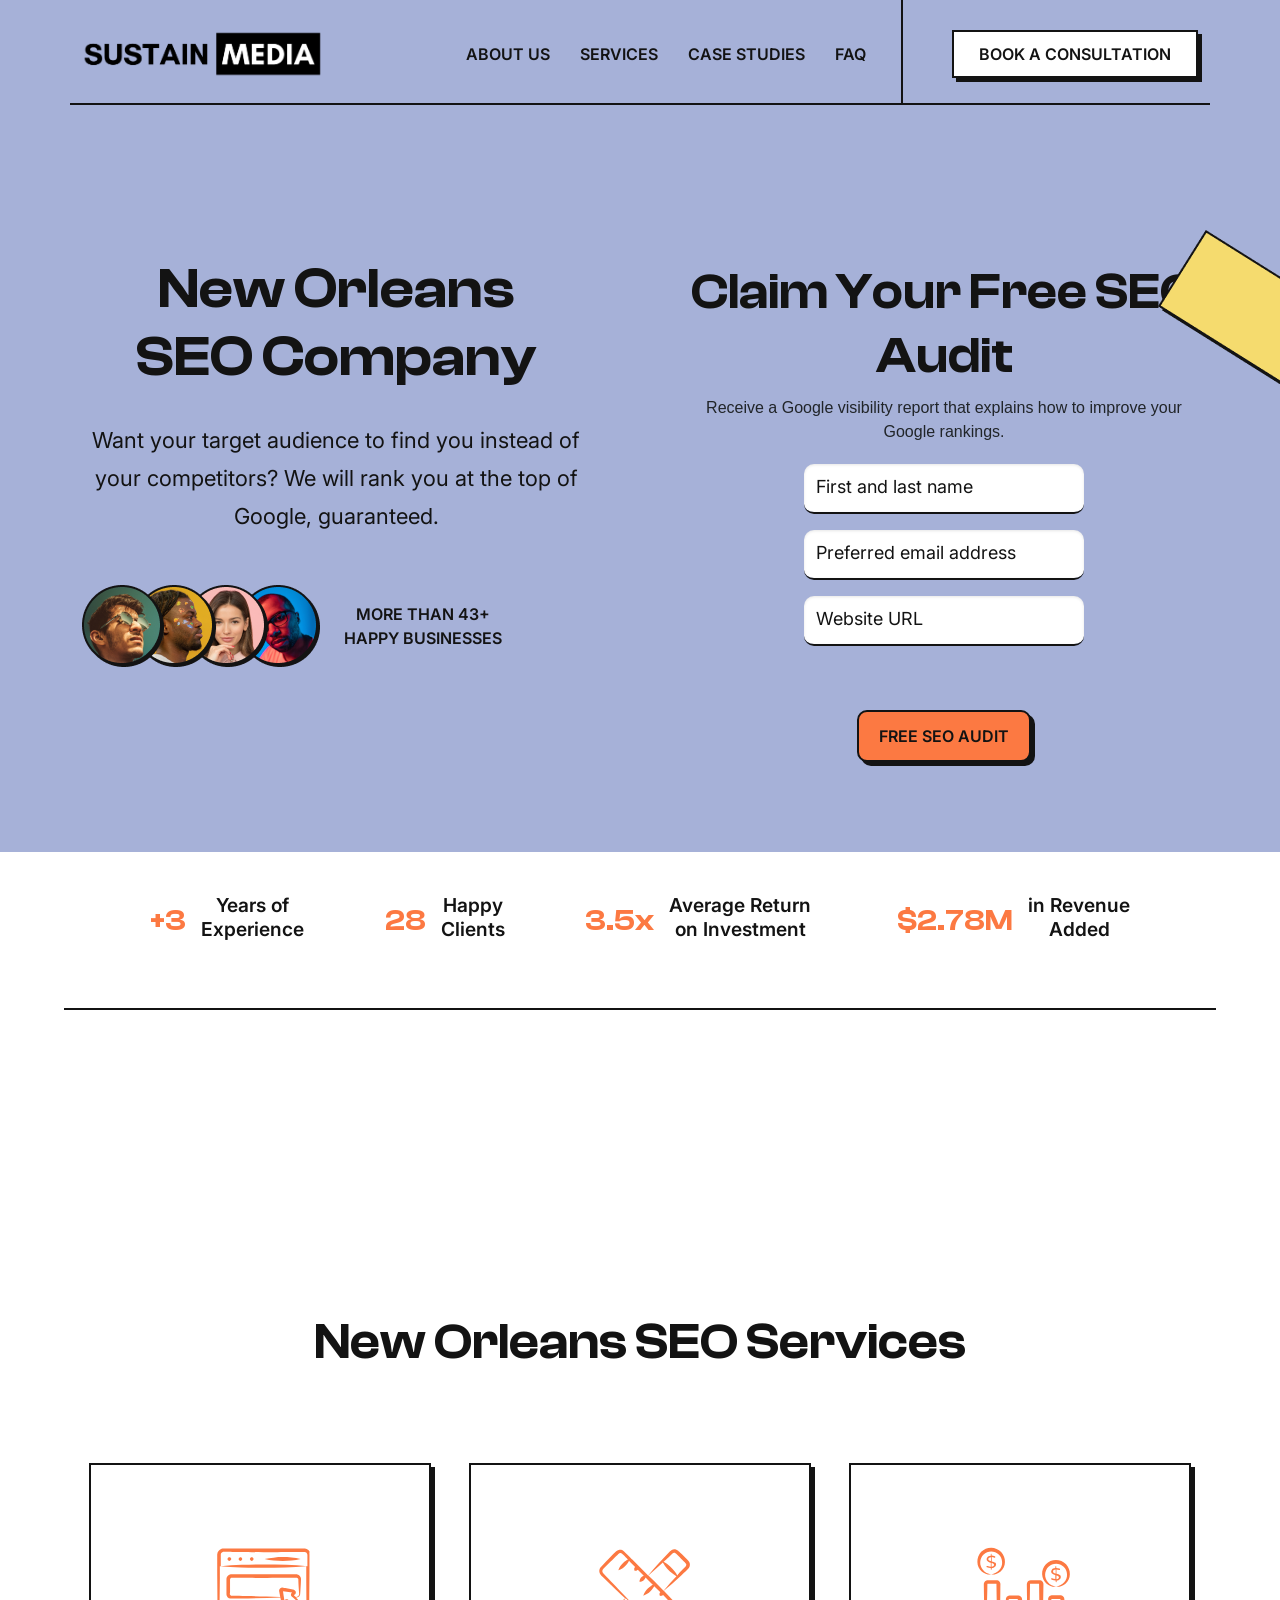
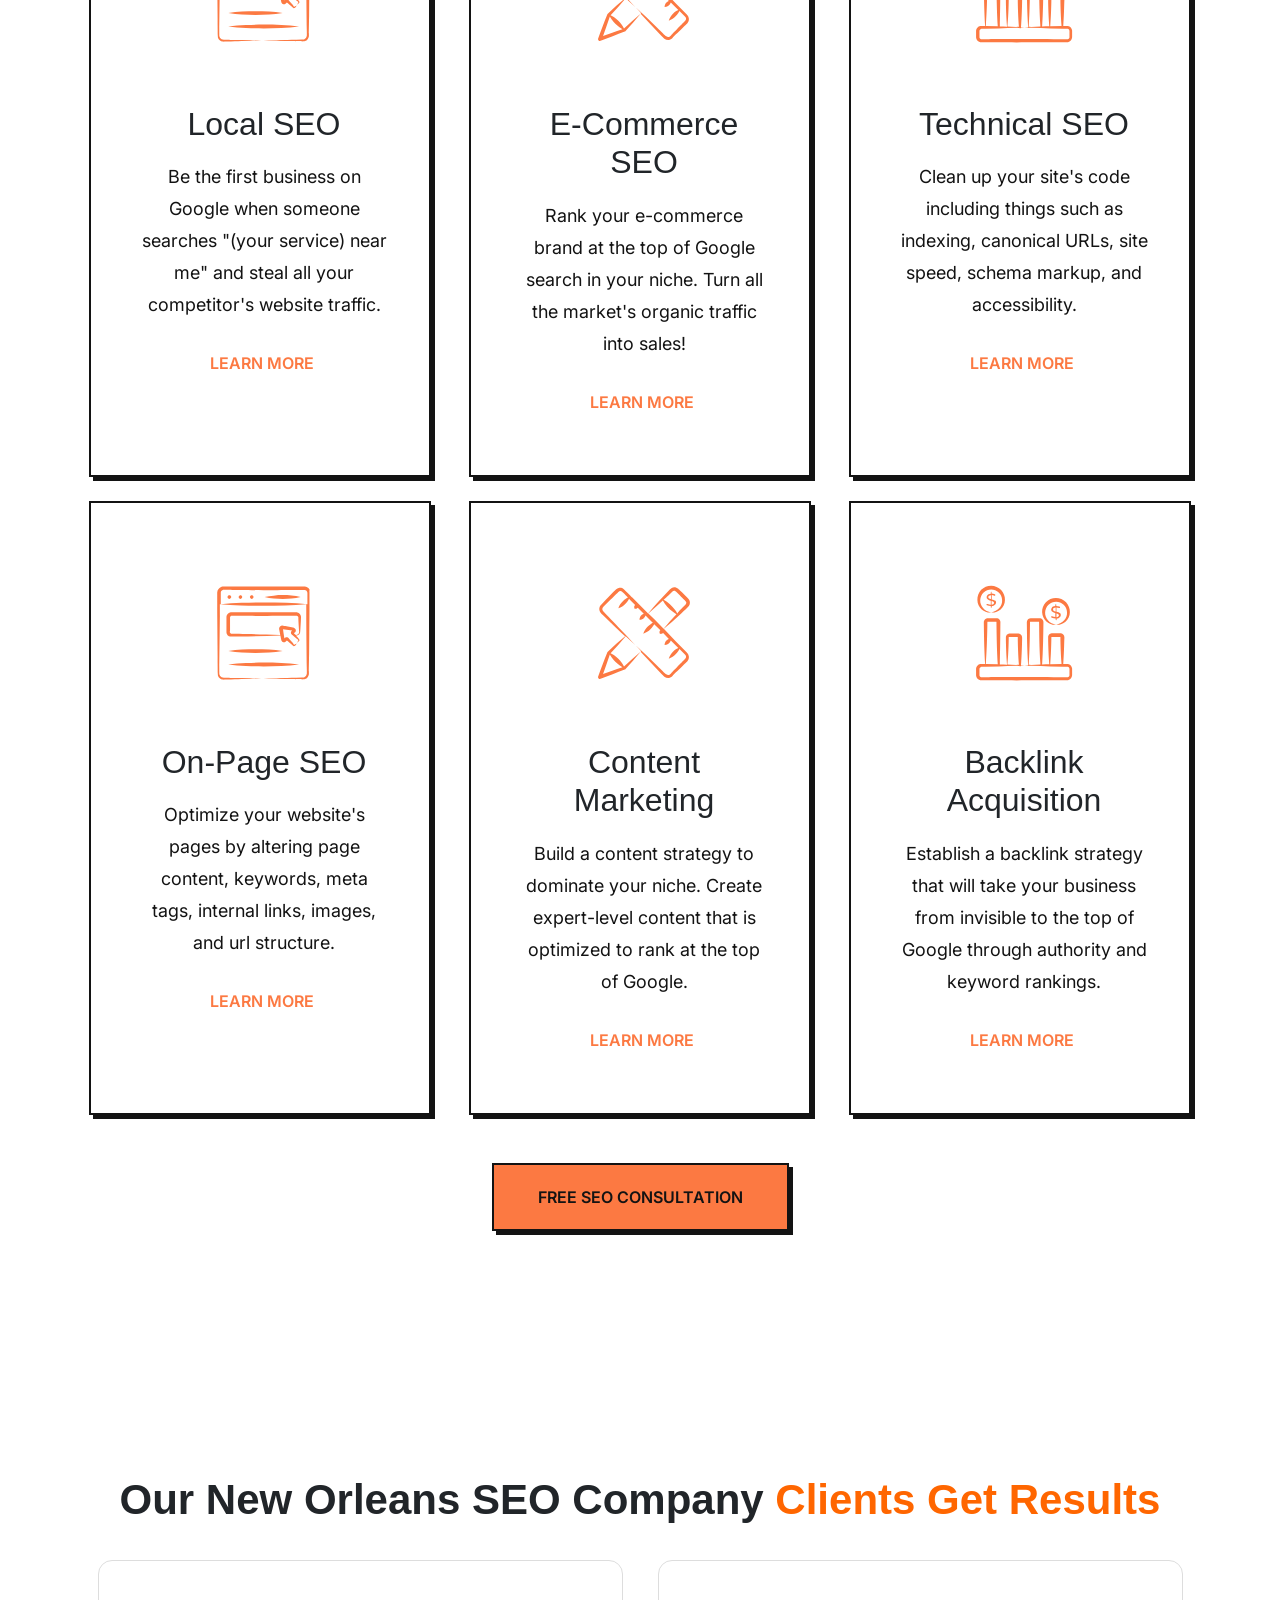
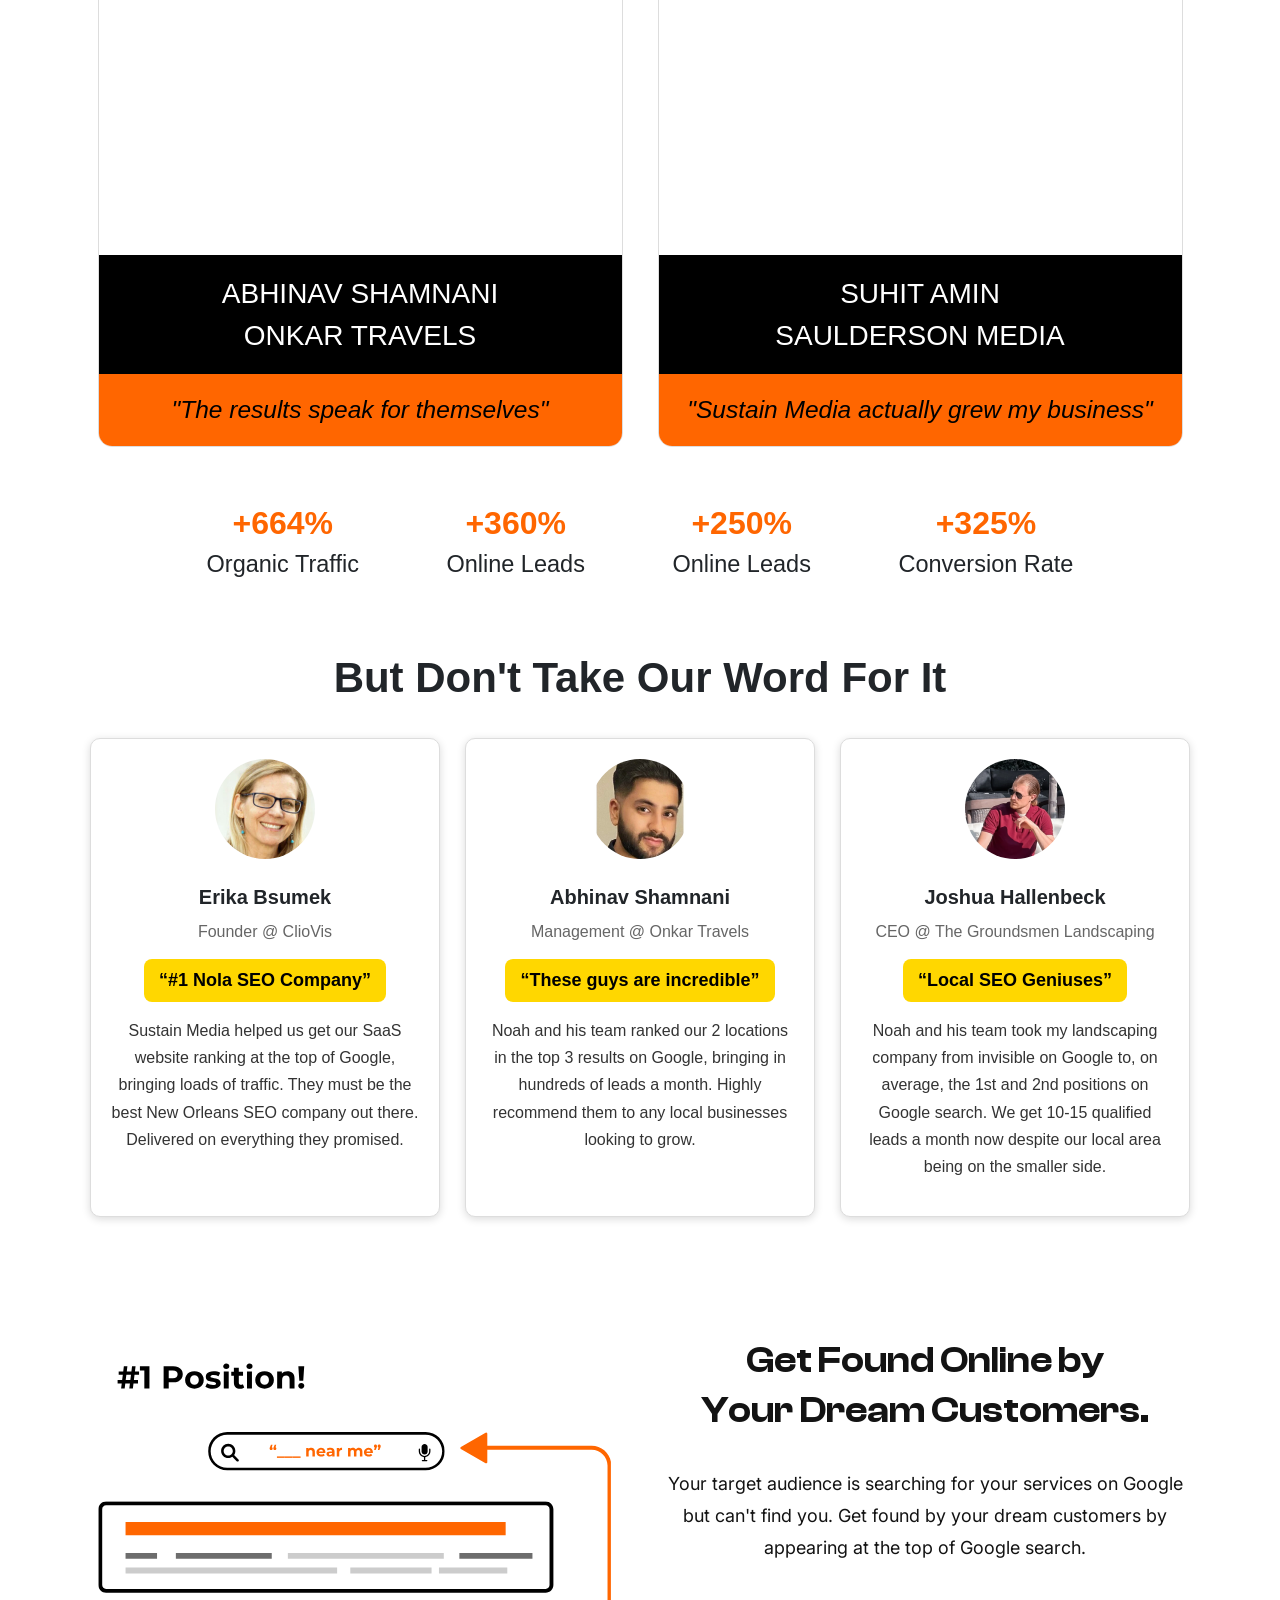
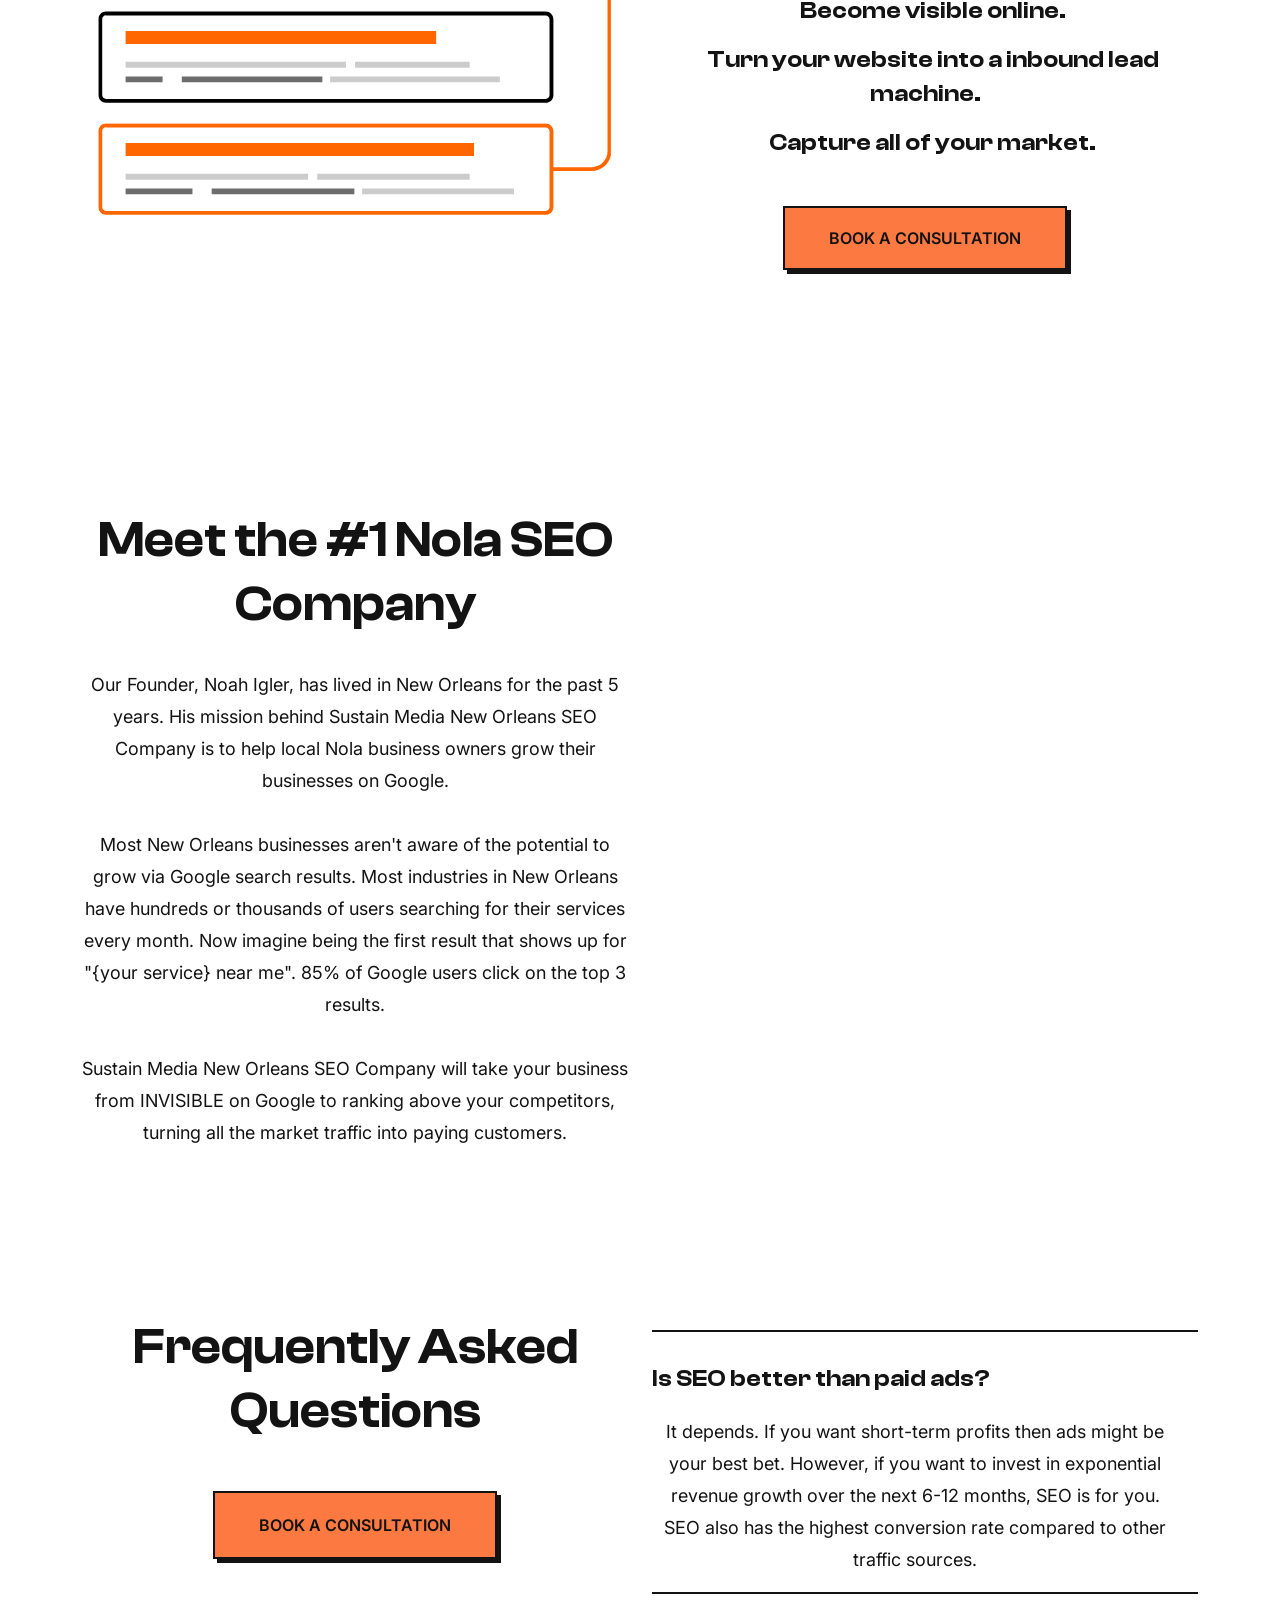
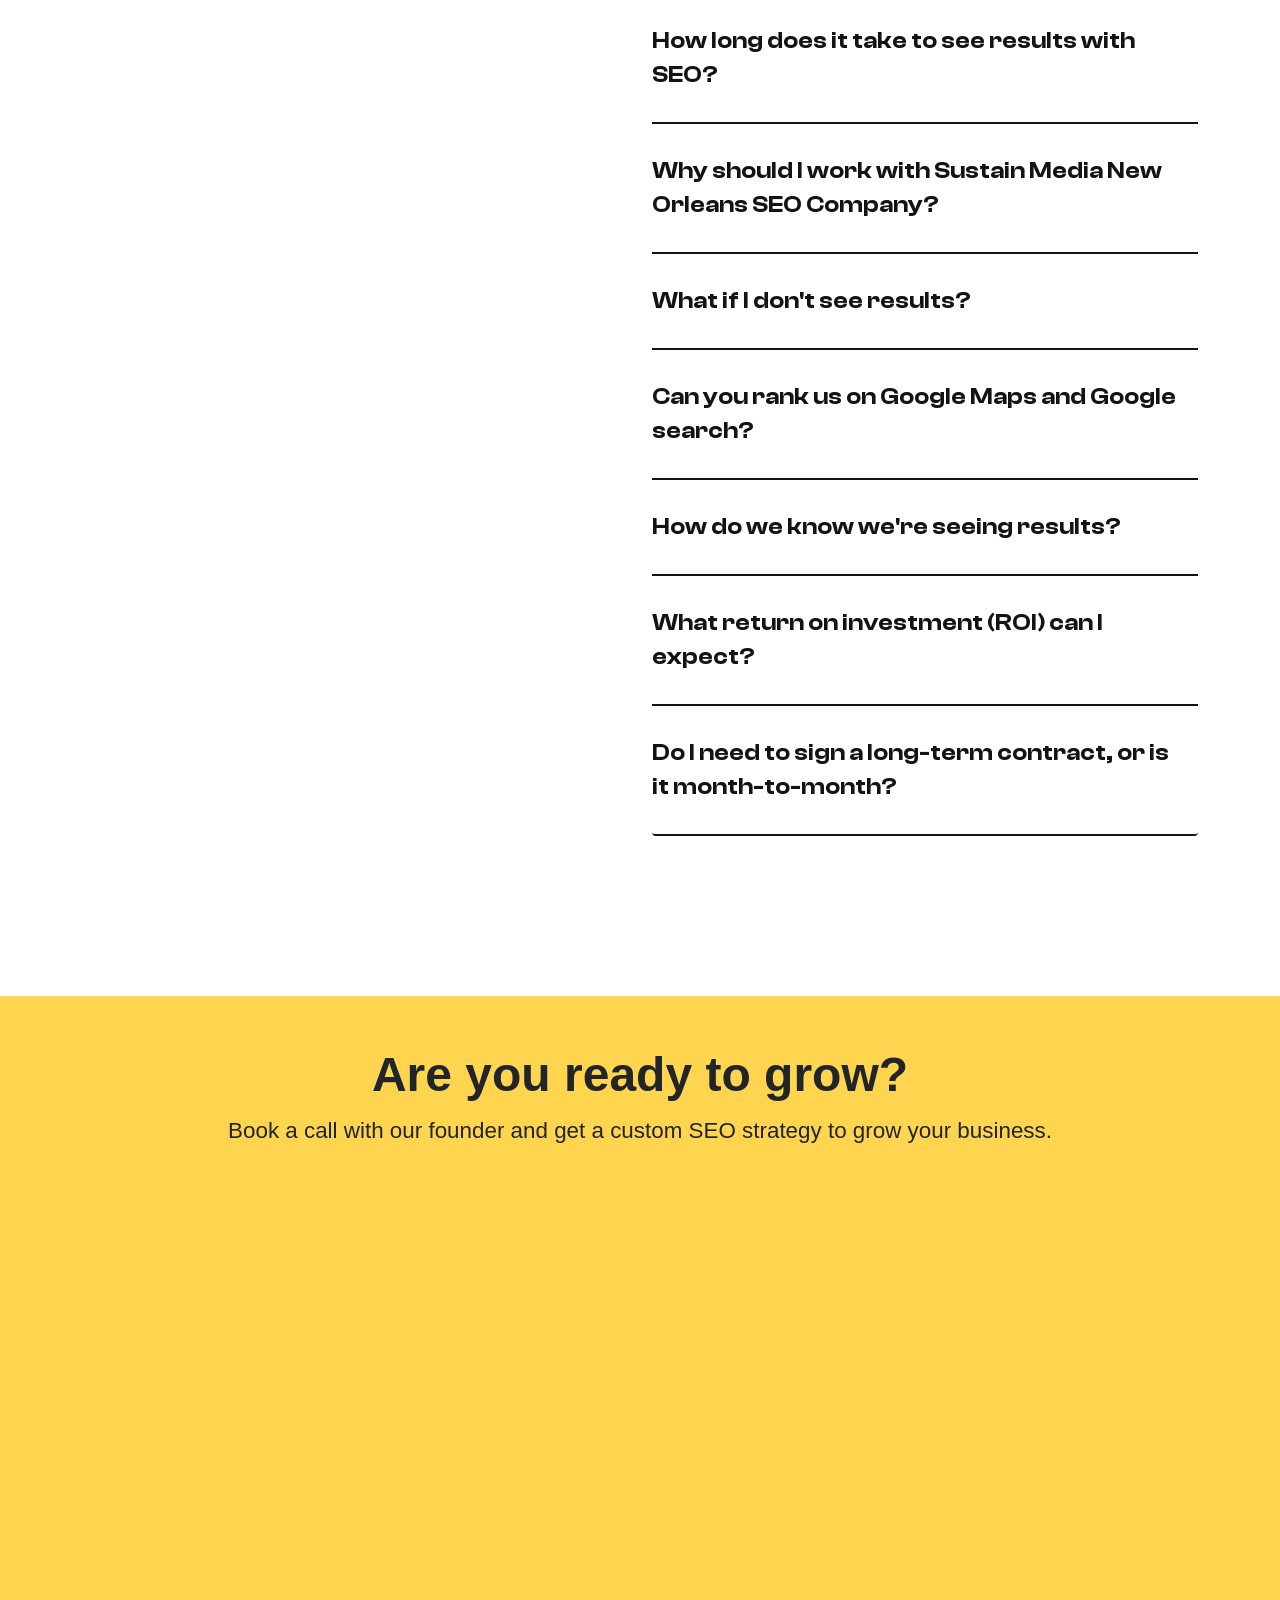
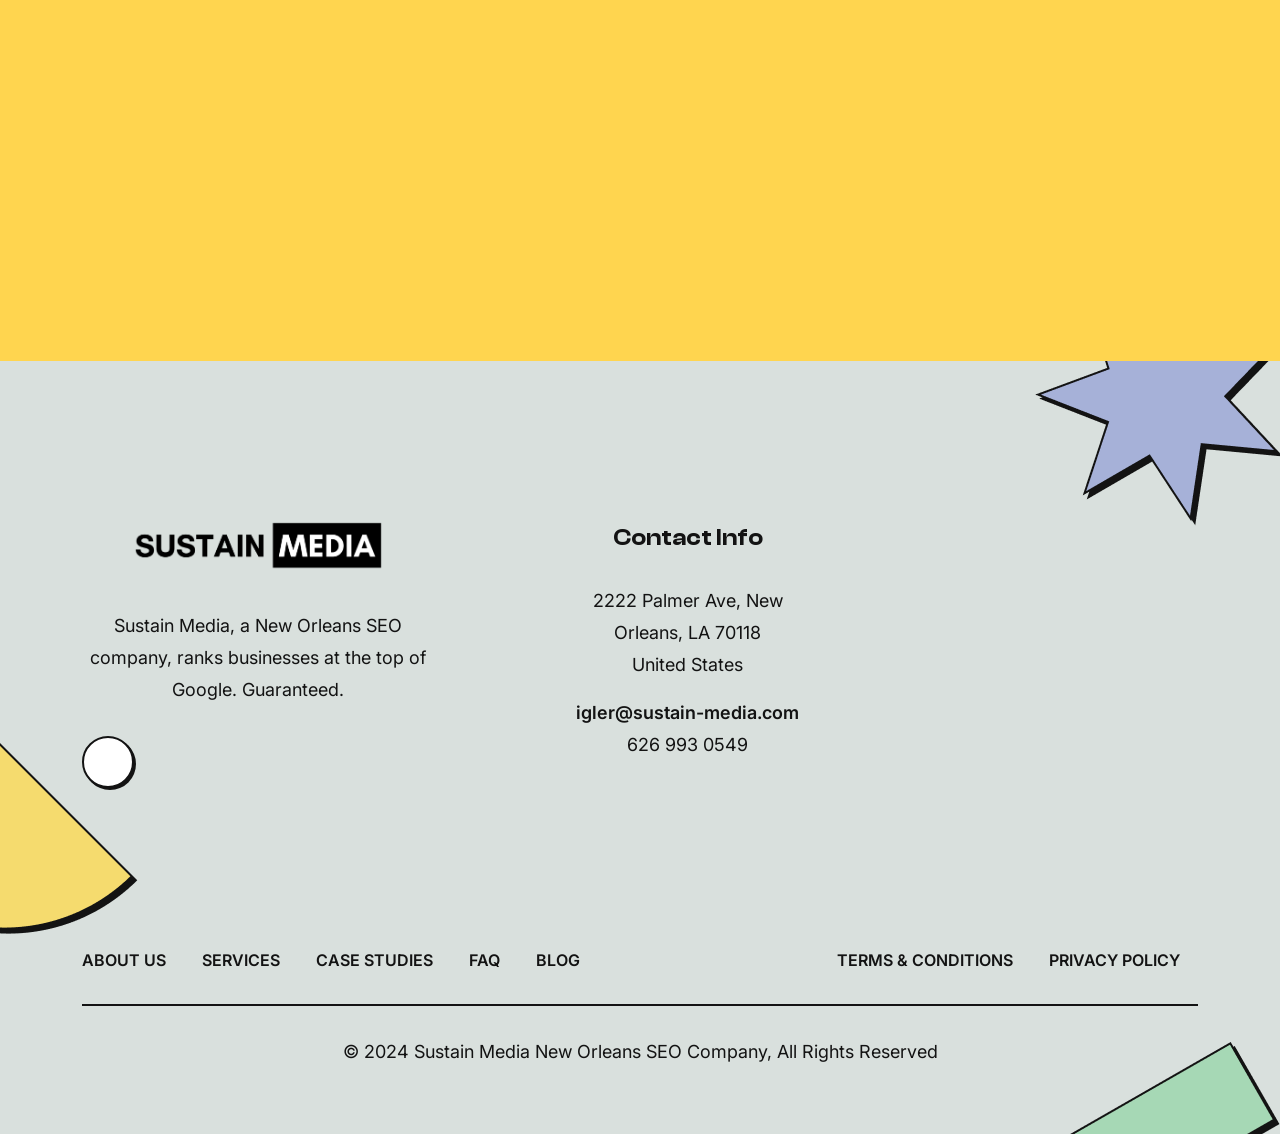
==== commit fb86d2db: "push" ====
--- a/index.html
+++ b/index.html
@@ -447,7 +447,7 @@
             <div class="row align-items-center">
                 <div class="col-lg-6">
                     <div class="section_img wow fadeInLeft" data-wow-delay="0.1s">
-                        <img src="assets/img/“___ near me”.svg" alt="" class="digital-agency-img">
+                        <img src="assets/img/near me.svg" alt="" class="digital-agency-img">
                     </div>
                 </div>
                 <div class="col-lg-6">
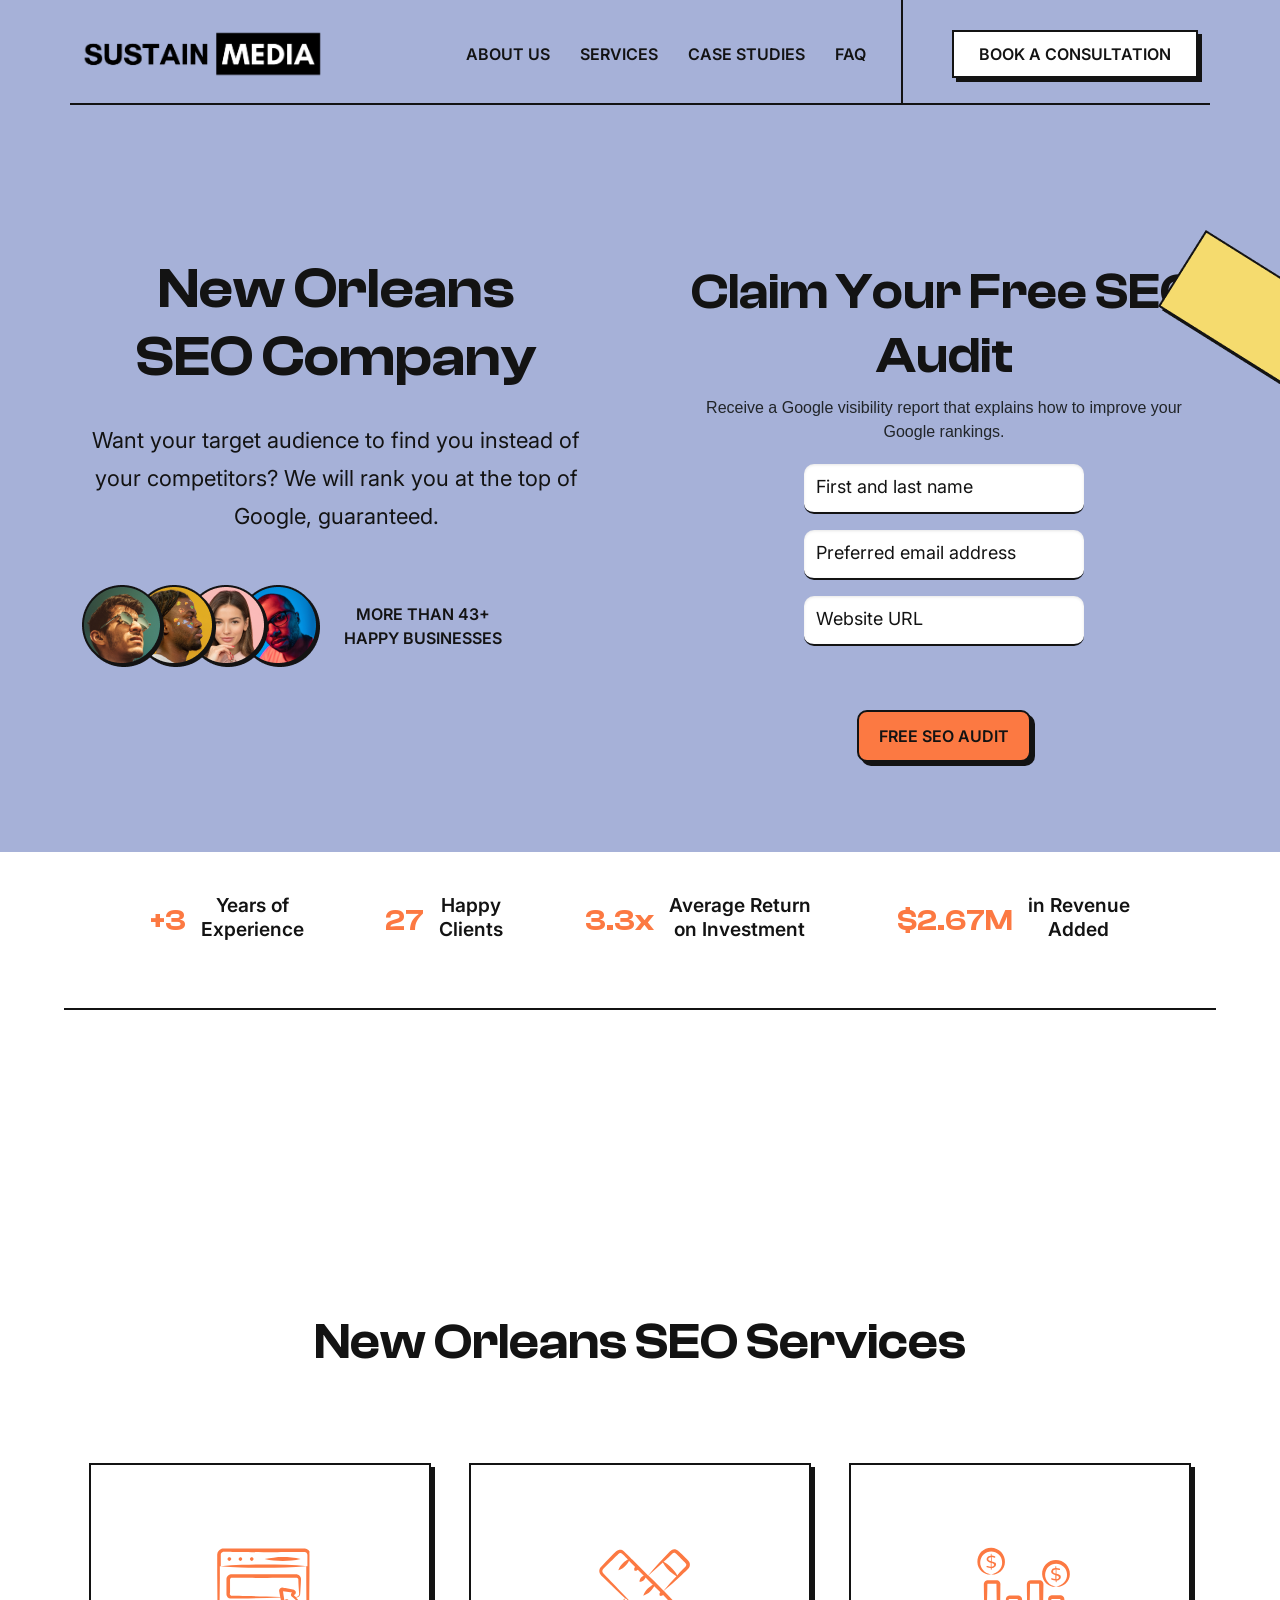
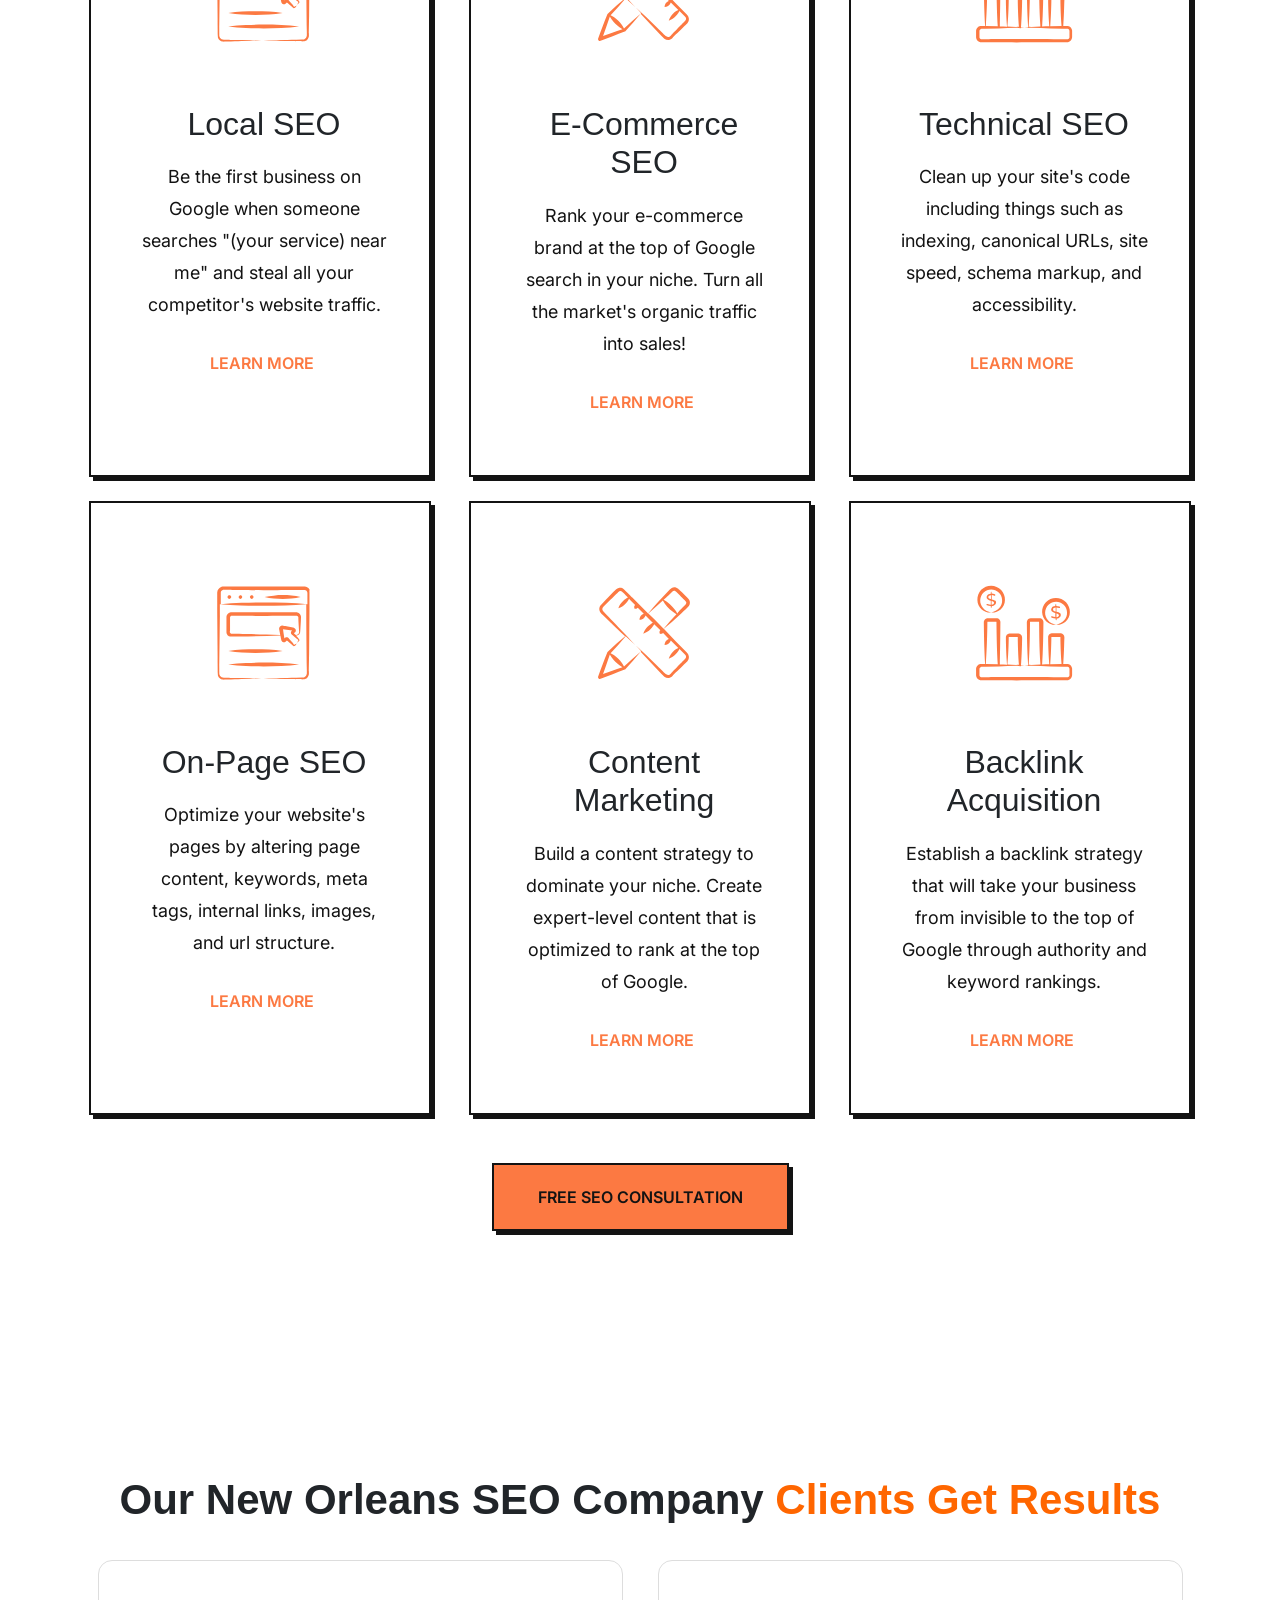
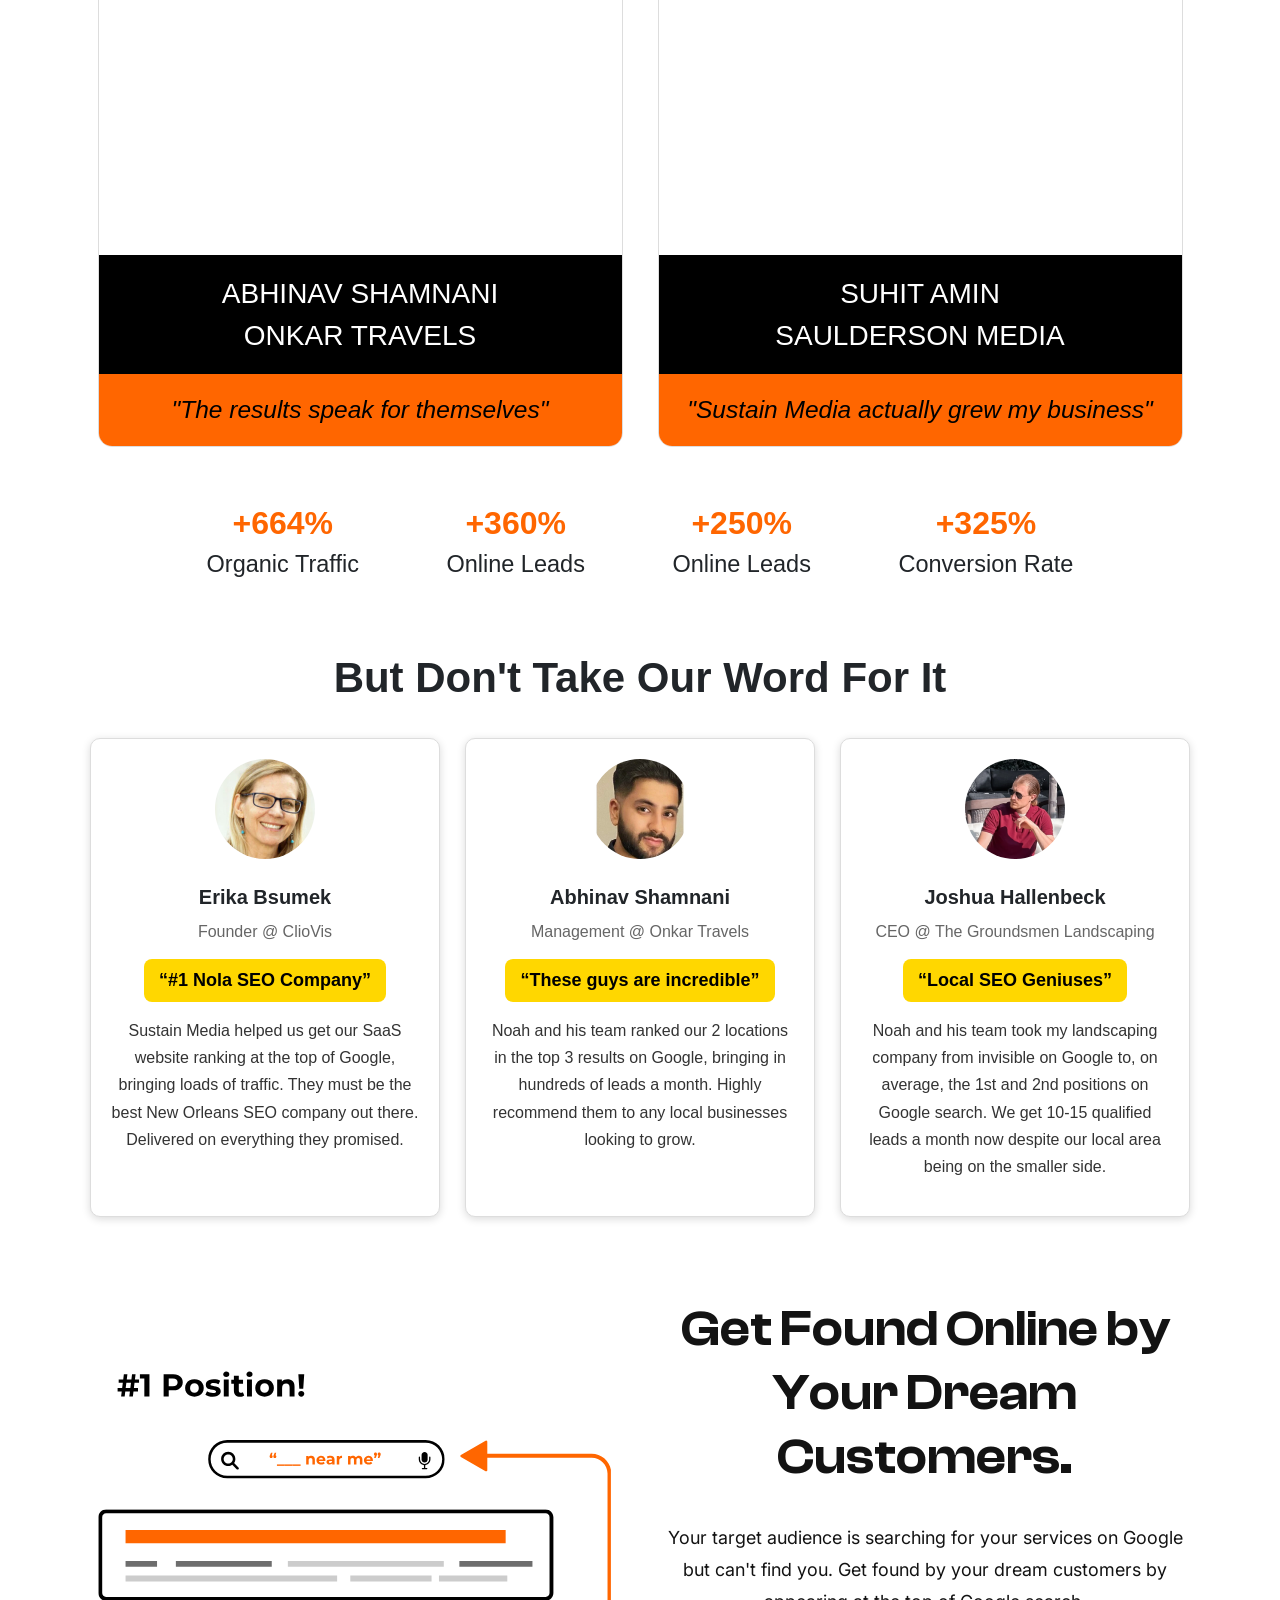
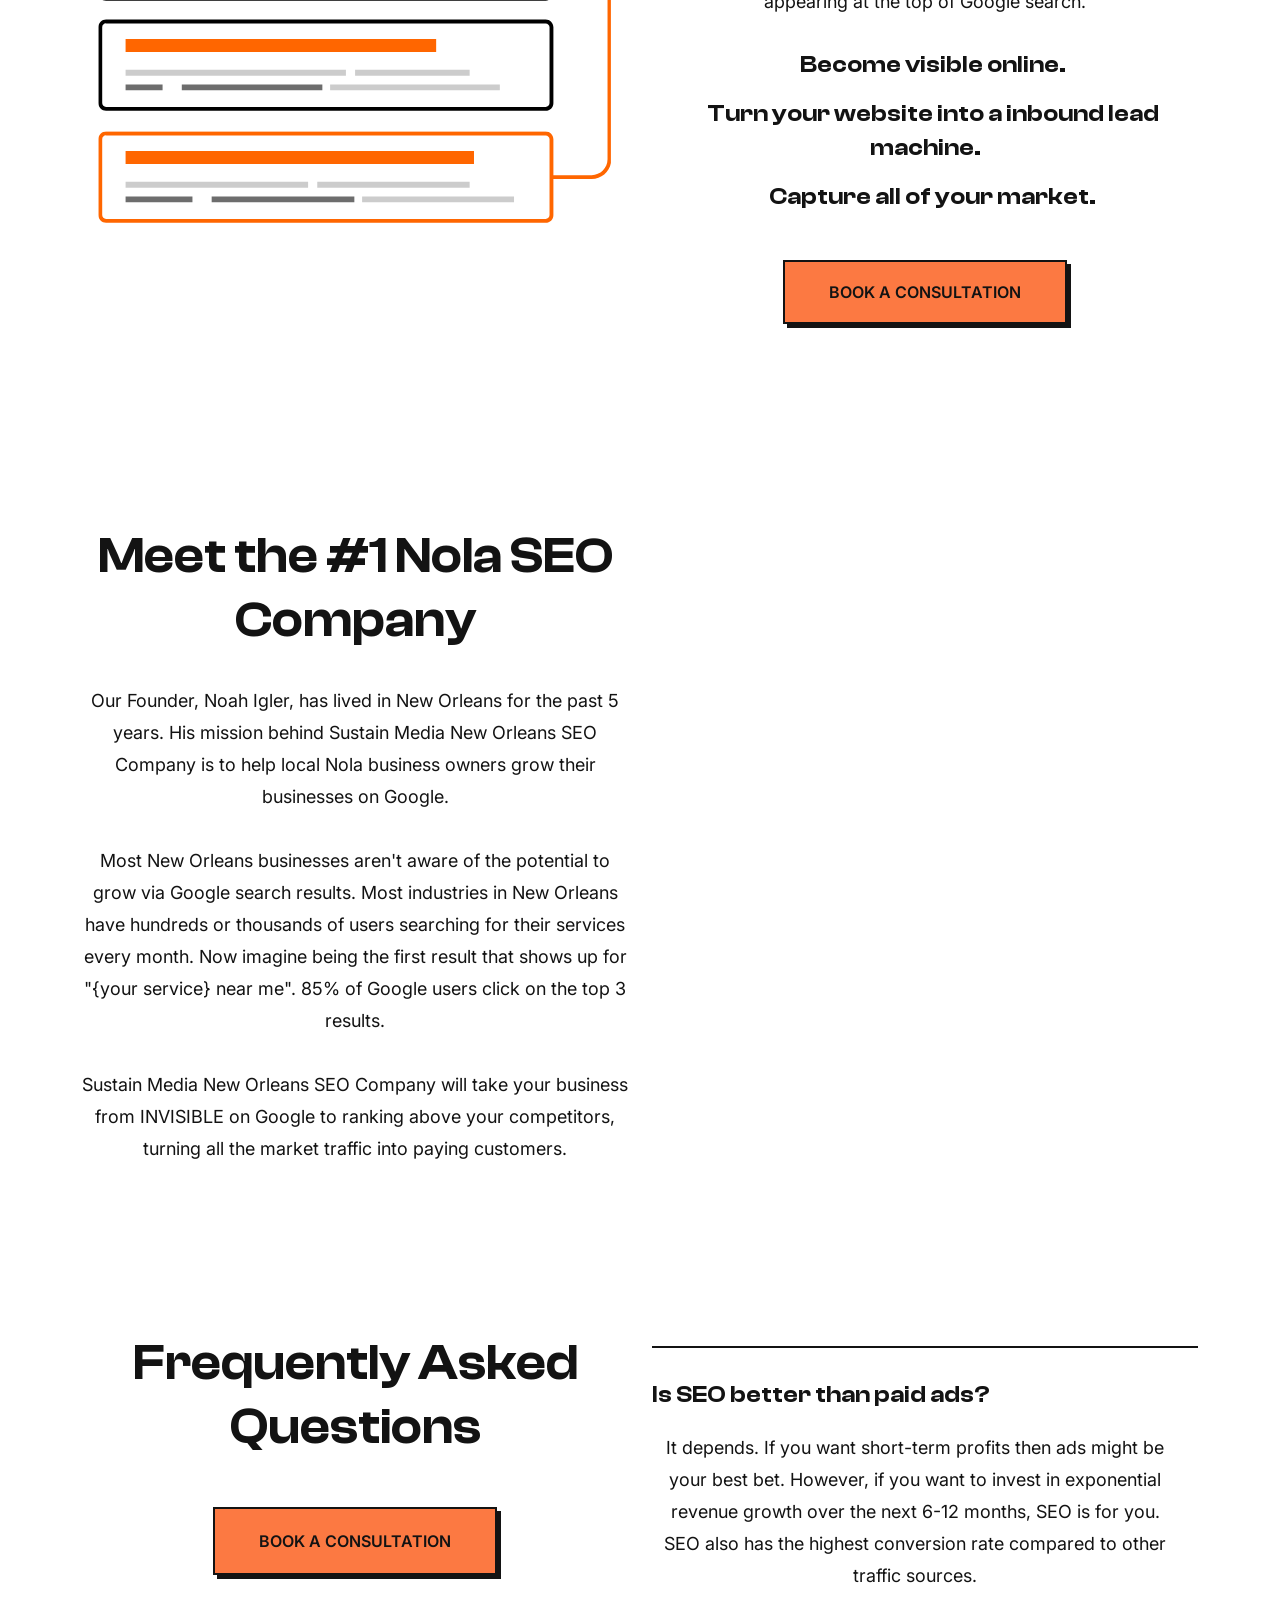
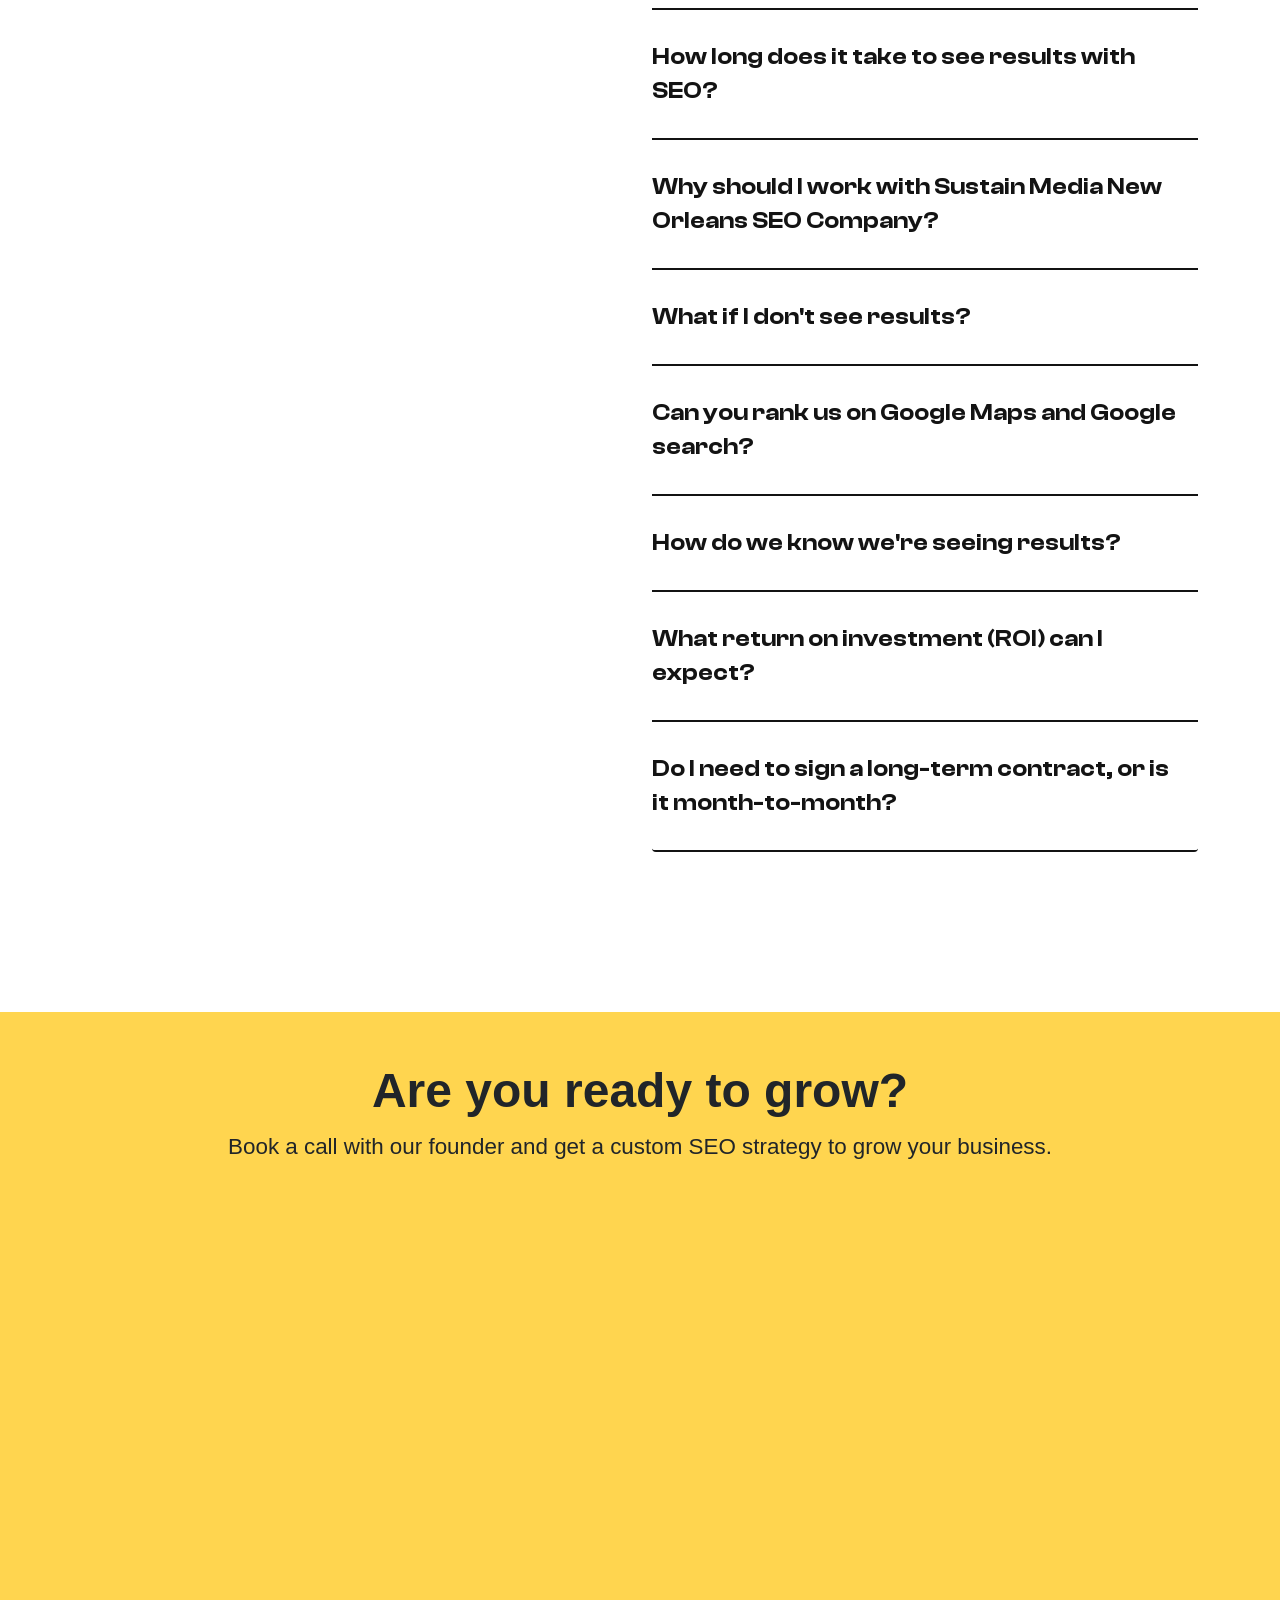
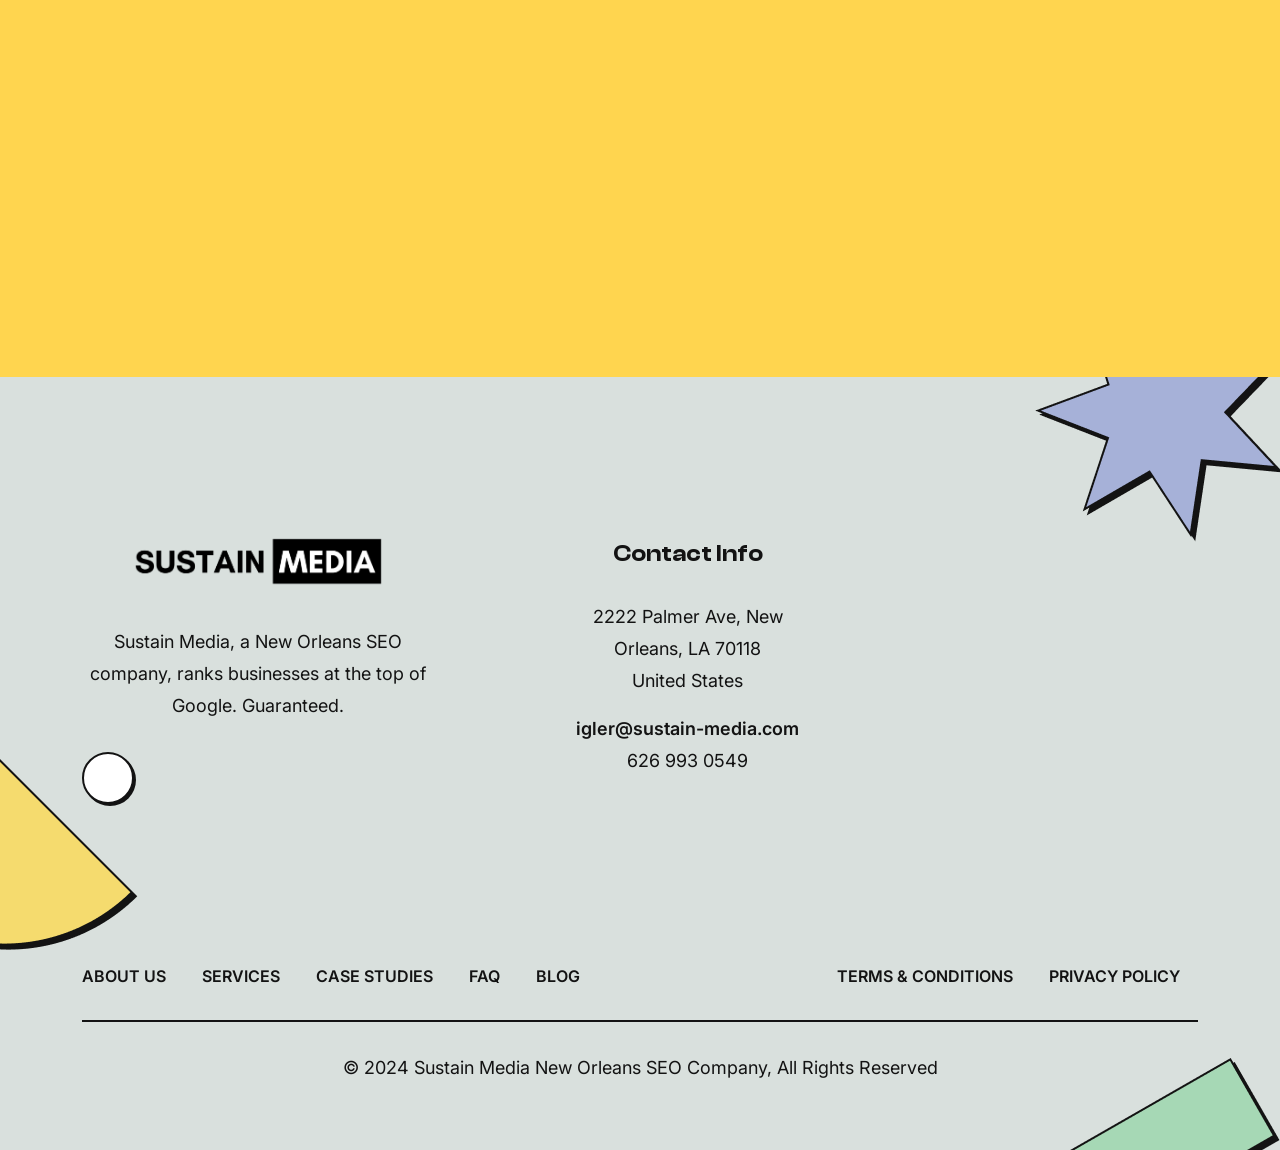
==== commit 9280e94f: "push" ====
--- a/index.html
+++ b/index.html
@@ -453,7 +453,7 @@
                 <div class="col-lg-6">
                     <div class="content">
                         <div class="section_title wow fadeInLeft" data-wow-delay="0.3s">
-                            <h2 class="digital_agency_heading">Get Found Online by <br> Your Dream Customers.</h2>
+                            <h2>Get Found Online by <br> Your Dream Customers.</h2>
                         </div>
                         <p class="wow fadeInLeft" data-wow-delay="0.5s">Your target audience is searching for your
                             services on Google
--- a/assets/css/style.css
+++ b/assets/css/style.css
@@ -1808,6 +1808,7 @@
 
 .digital_agency .content .agency_list {
   margin-top: 30px;
+  text-align: center;
 }
 
 .digital_agency .content .agency_list li {
@@ -5142,6 +5143,11 @@
   font-weight: 400;
   font-size: 18px;
   line-height: 32px;
+  text-align: center;
+}
+
+.contact_list {
+  text-align: center;
 }
 
 .main_footer .site_info .contact_list li a {
@@ -5454,6 +5460,19 @@
   line-height: 50px;
   text-align: left;
 }
-
+.navbar-toggler-icon {
+  display: flex !important;
+  align-items: center !important;
+}
+
+.navbar-toggler:focus {
+  outline: none !important;
+  box-shadow: none !important;
+  border: none !important;
+}
+
+ul {
+  text-align: start;
+}
 
 /*# sourceMappingURL=style.css.map */
--- a/assets/css/home-responisve.css
+++ b/assets/css/home-responisve.css
@@ -138,6 +138,20 @@
 
 
 @media only screen and (max-width : 990px) {
+    .header_aria .navbar .container {
+        background: white !important;
+        border: none !important;
+    }
+
+    .header_aria .navbar .navbar-collapse .nav_buttons {
+        border: none !important;
+    }
+
+    .header_aria.navbar_fixed .navbar {
+        background: #fff !important;
+        box-shadow: 0 4px 6px 0 rgba(12, 0, 46, 0.1) !important;
+    }
+
     .hero_marketing_agency .shape_img .one {
         display: none;
     }
@@ -264,9 +278,11 @@
     .donna-bell-first-img {
         width: 100% !important;
     }
+
     .sleepy-sloth-img-1 {
         width: 100% !important;
     }
+
     .lemon-img-1 {
         width: 100% !important;
     }
@@ -465,6 +481,14 @@
 
 
 @media only screen and (max-width : 500px) {
+    .heading {
+        font-size: 22px;
+    }
+
+    .paragraph {
+        font-size: 18px;
+    }
+
     .hero_marketing_agency .shape_img .one {
         display: none;
     }
@@ -483,8 +507,8 @@
     }
 
     .section_title h2 {
-        font-size: 31px;
-        line-height: 48px;
+        font-size: 30px;
+        line-height: 34px;
     }
 
     .mobilepc-heading {
@@ -631,11 +655,12 @@
     .min_faq_area .accordion .accordion-item .accordion-body {
         font-size: 16px;
         text-align: start;
+        line-height: 24px !important;
     }
 
     .digital_agency .content p {
         font-size: 16px;
-        line-height: 27px;
+        line-height: 24px;
     }
 
     .footer_bottom .footer_copyright p {
@@ -657,11 +682,11 @@
     }
 
     .cta-heading {
-        font-size: 1.5rem;
+        font-size: 30px;
     }
 
     .cta-para {
-        font-size: 1rem;
+        font-size: 16px;
         margin: 20px 0;
     }
 
@@ -713,11 +738,21 @@
         line-height: 20px !important;
     }
 
-    .dona-bella-laser-heading {
-        font-size: 1.5rem !important;
+    .case-studies-inner-content-heading-h1 {
+        font-size: 30px !important;
+        margin-top: 150px !important;
     }
 
     .content-box {
-        padding: 10px !important; 
+        padding: 10px !important;
+    }
+
+    .case-studies-inner-content-heading-h2 {
+        font-size: 24px !important;
+    }
+
+    .case-studies-inner-content-para {
+        font-size: 16px !important;
+        line-height: 24px !important;
     }
 }
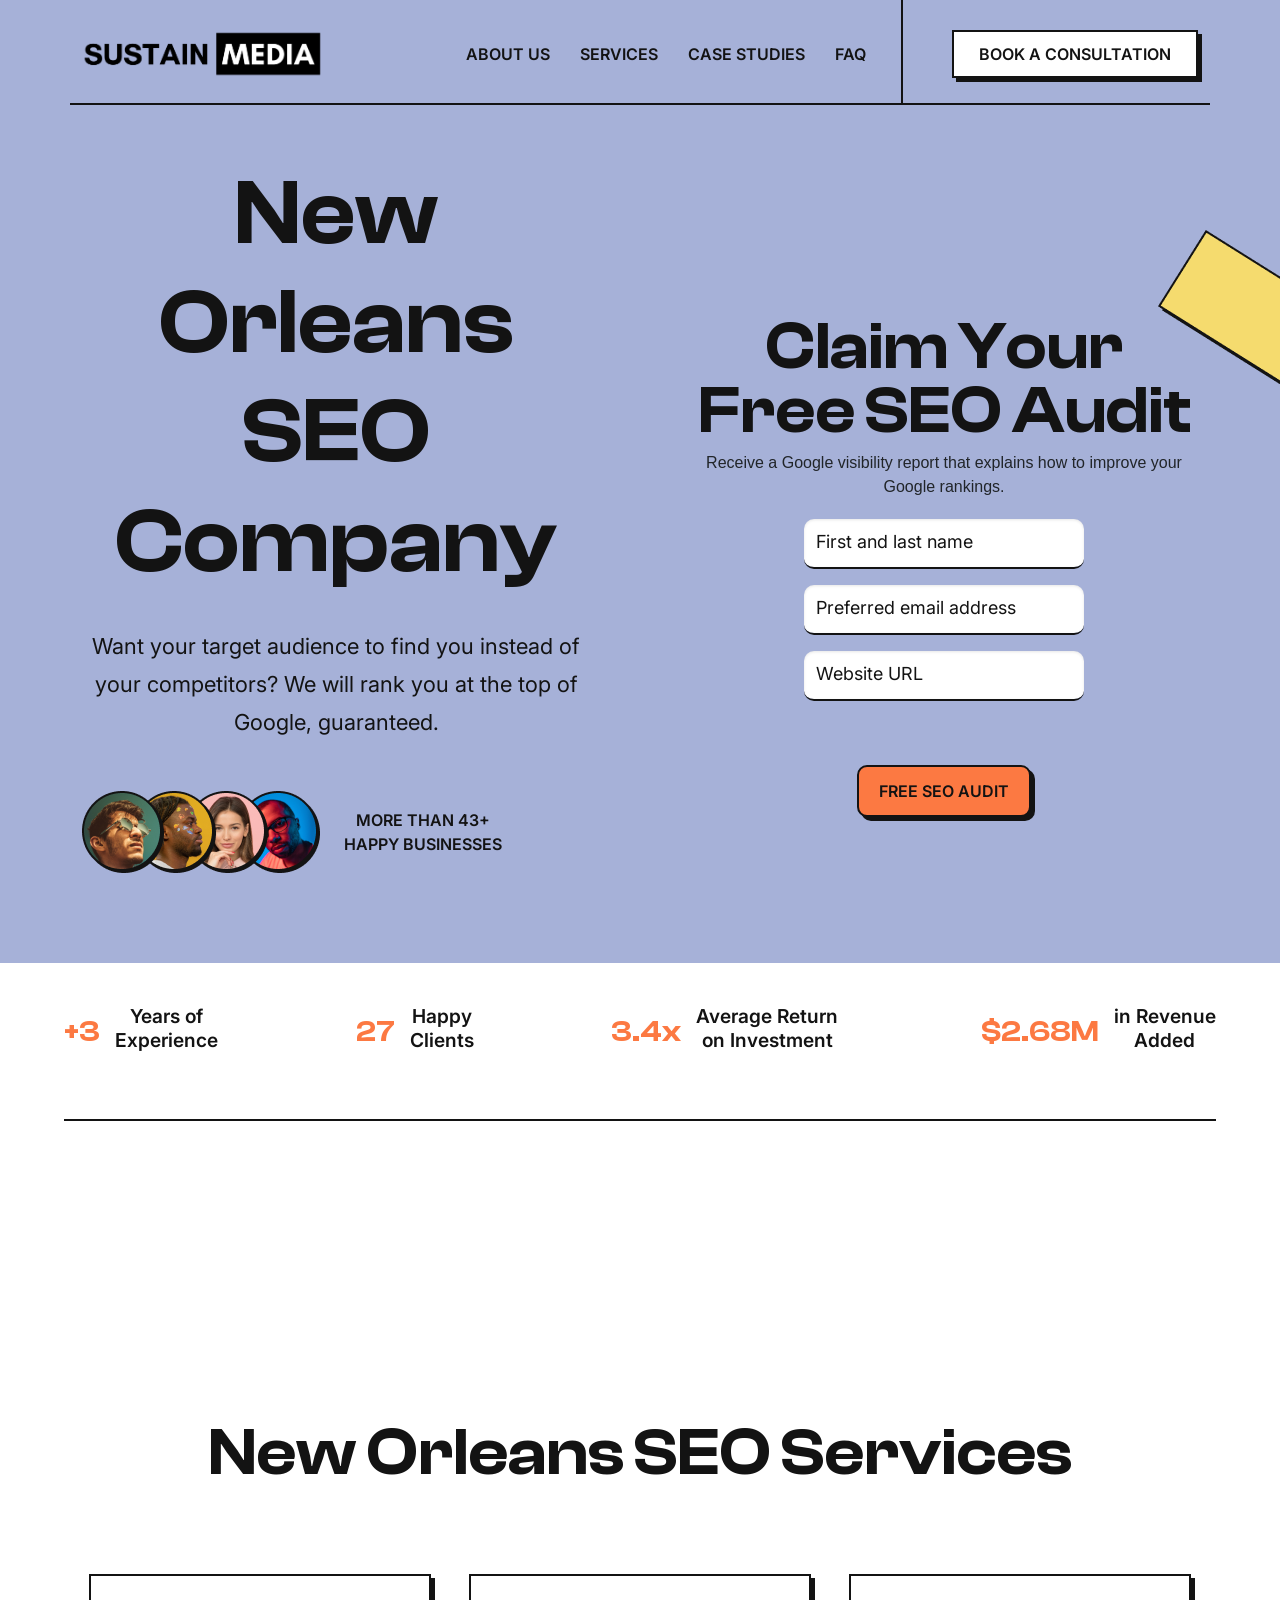
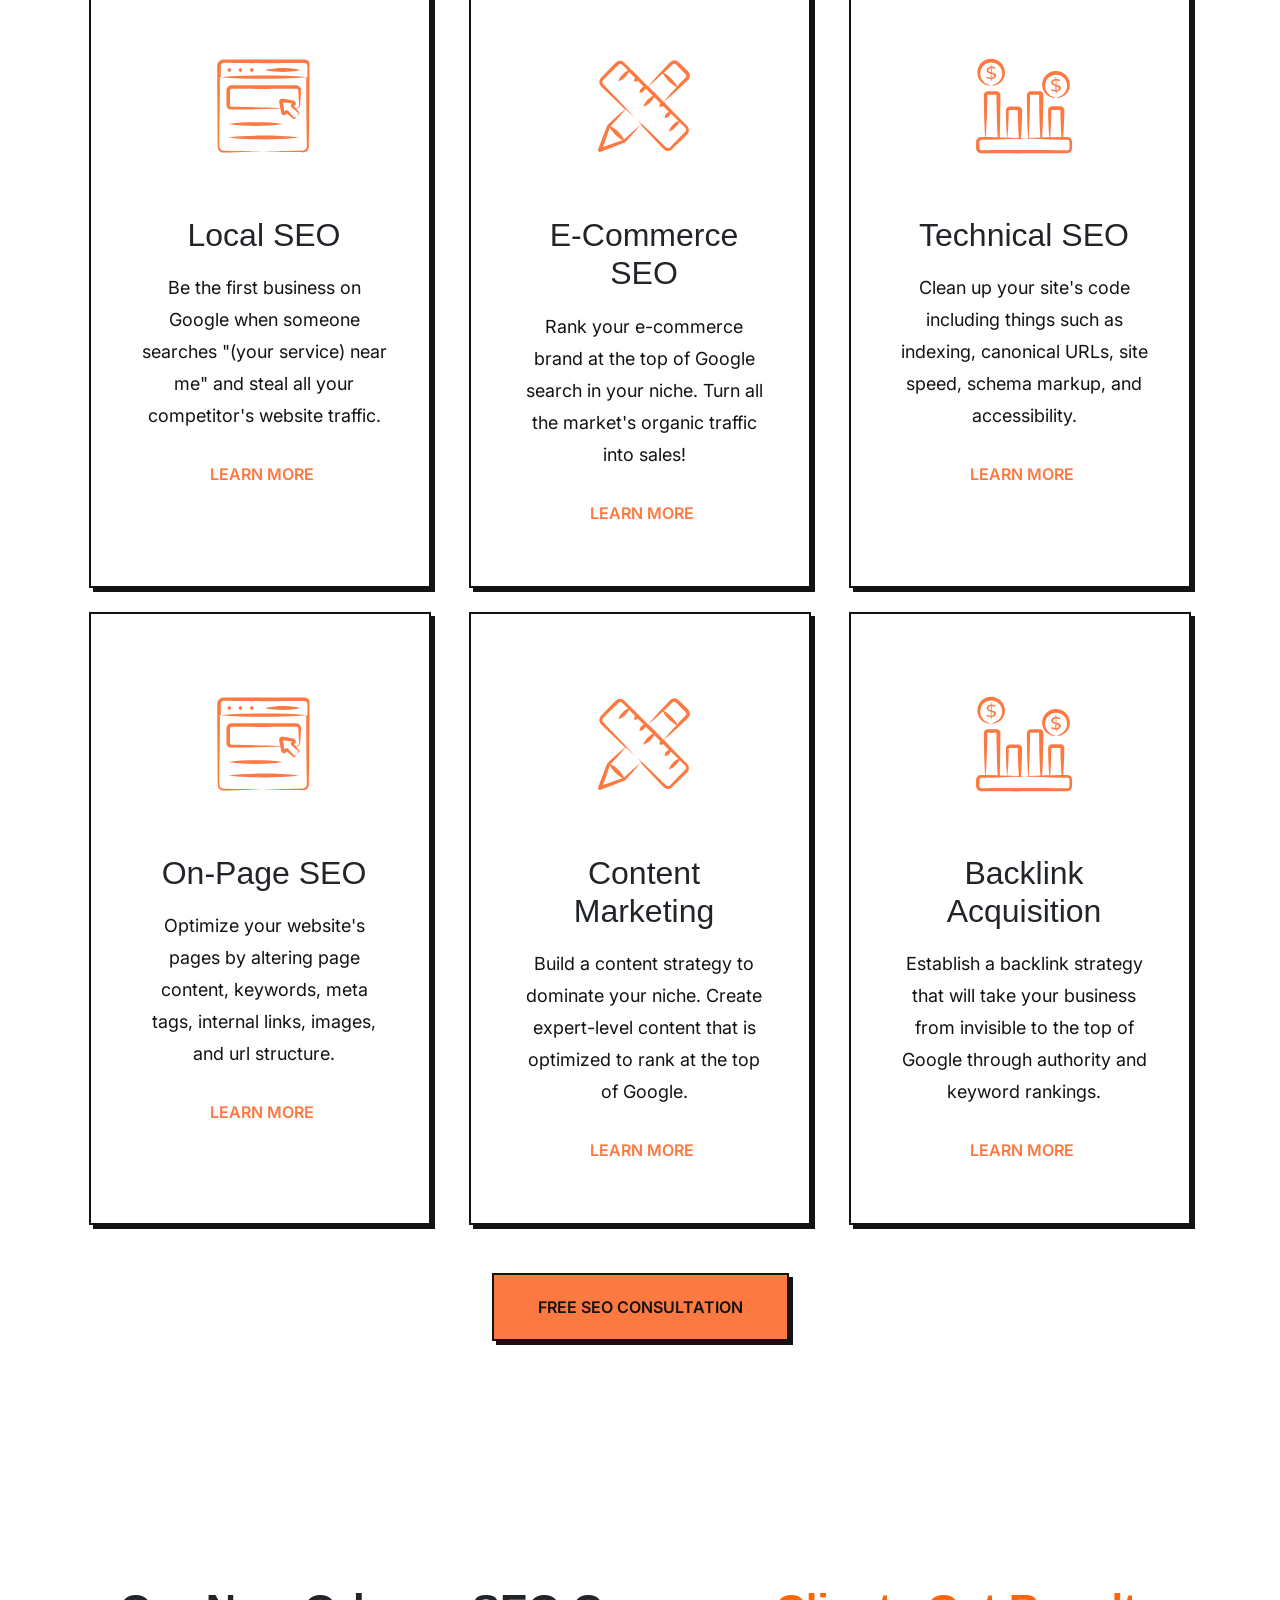
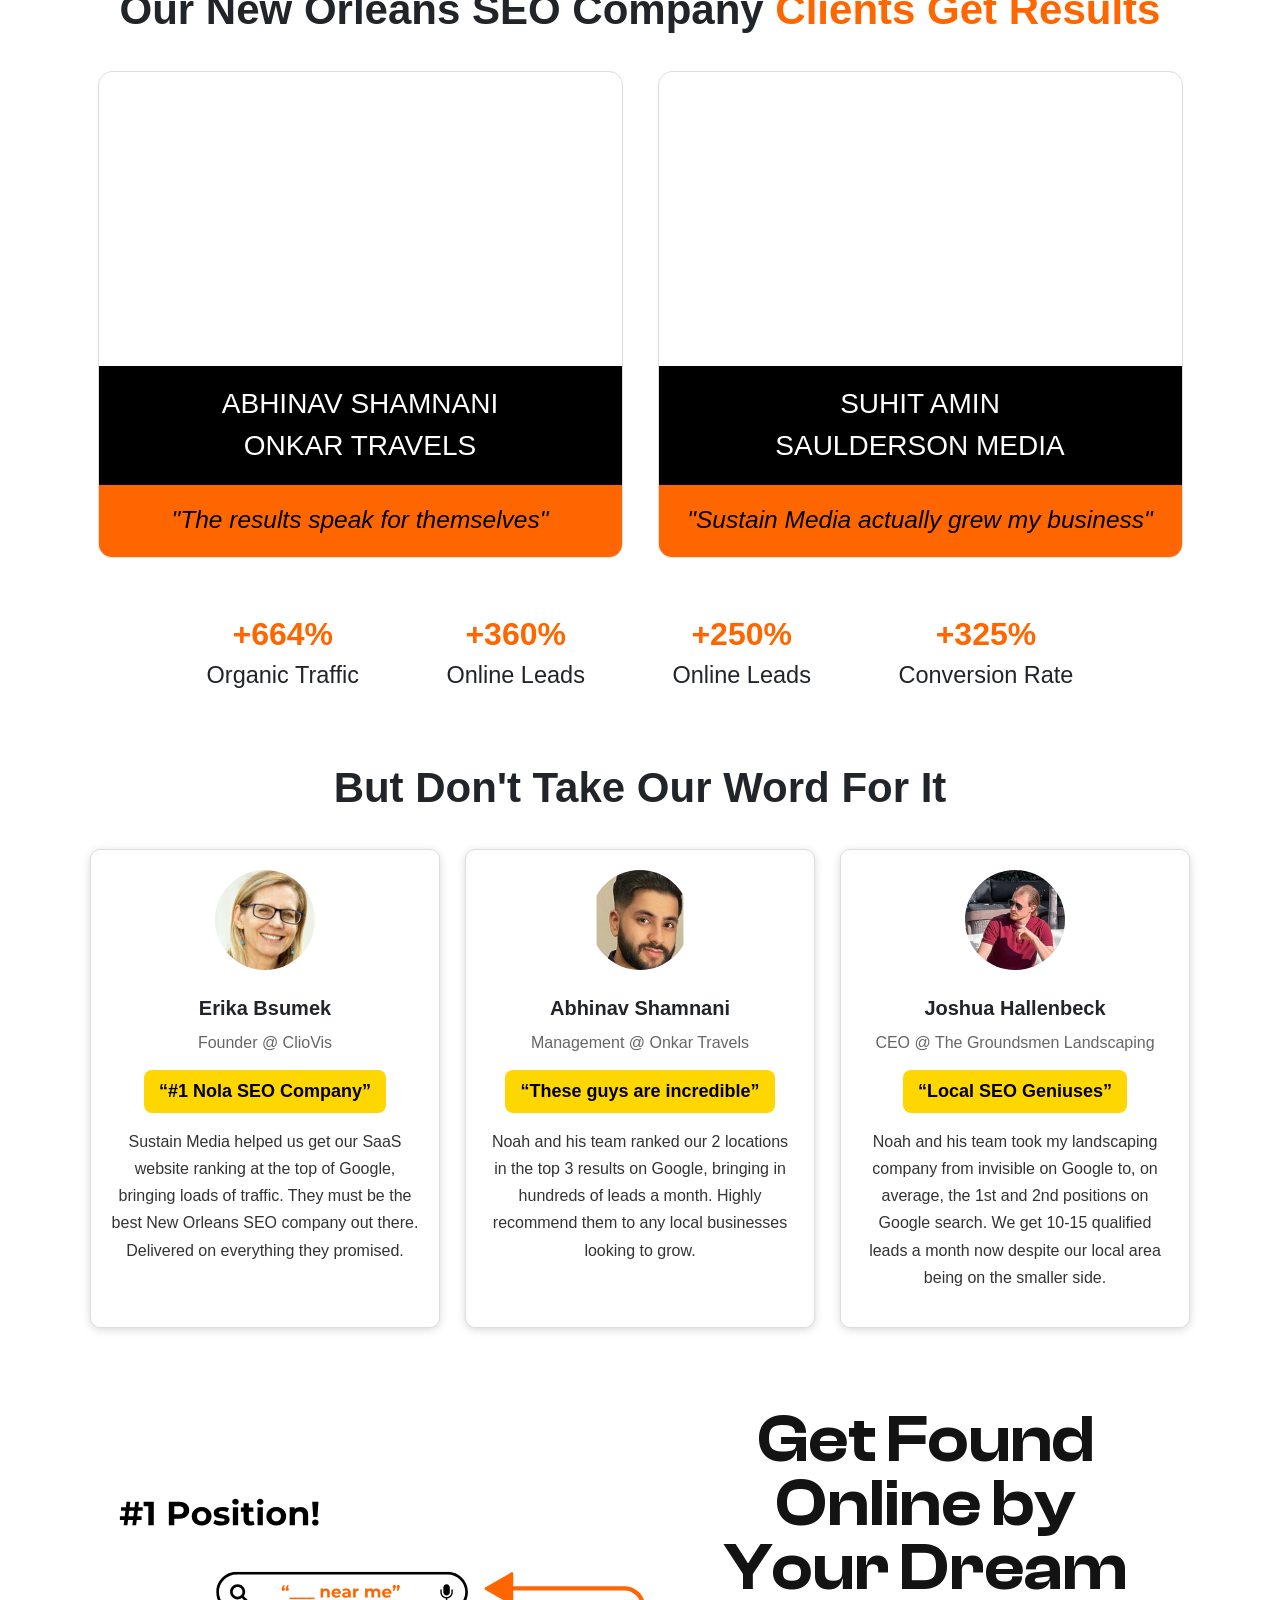
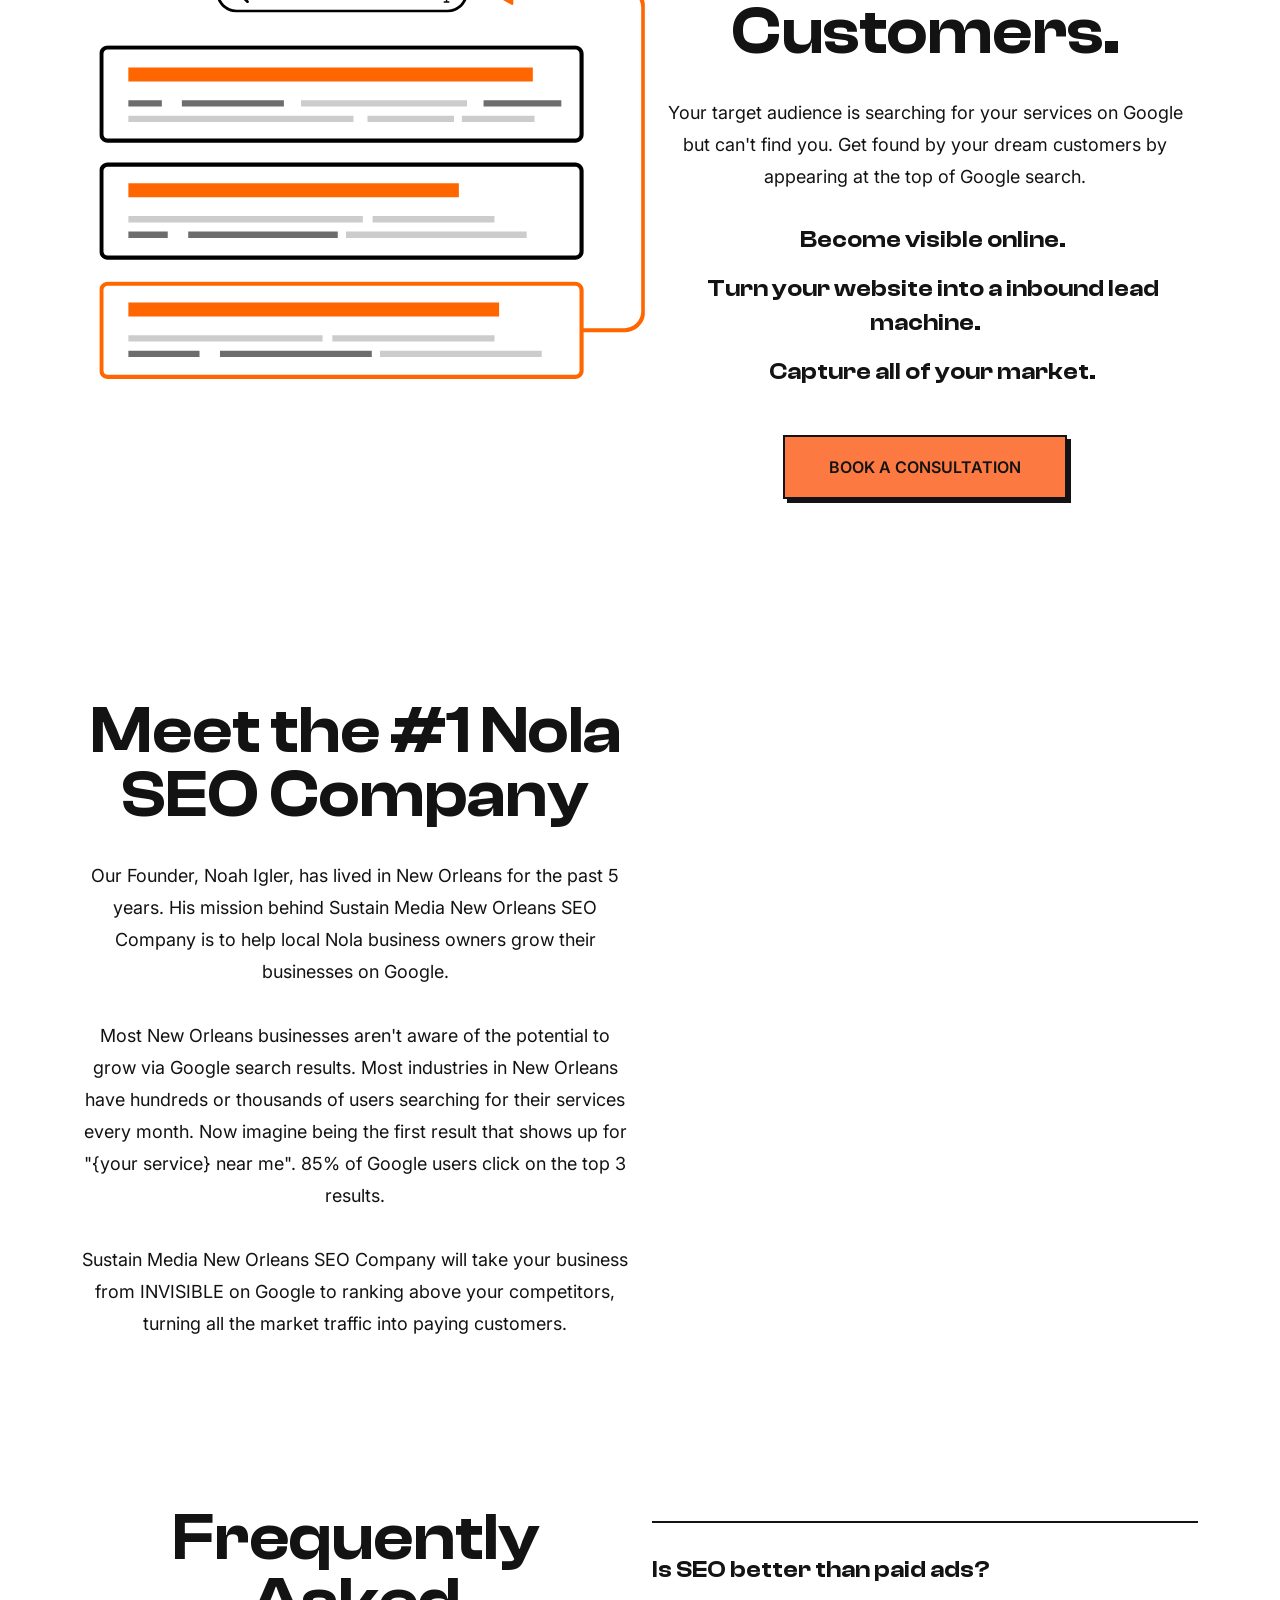
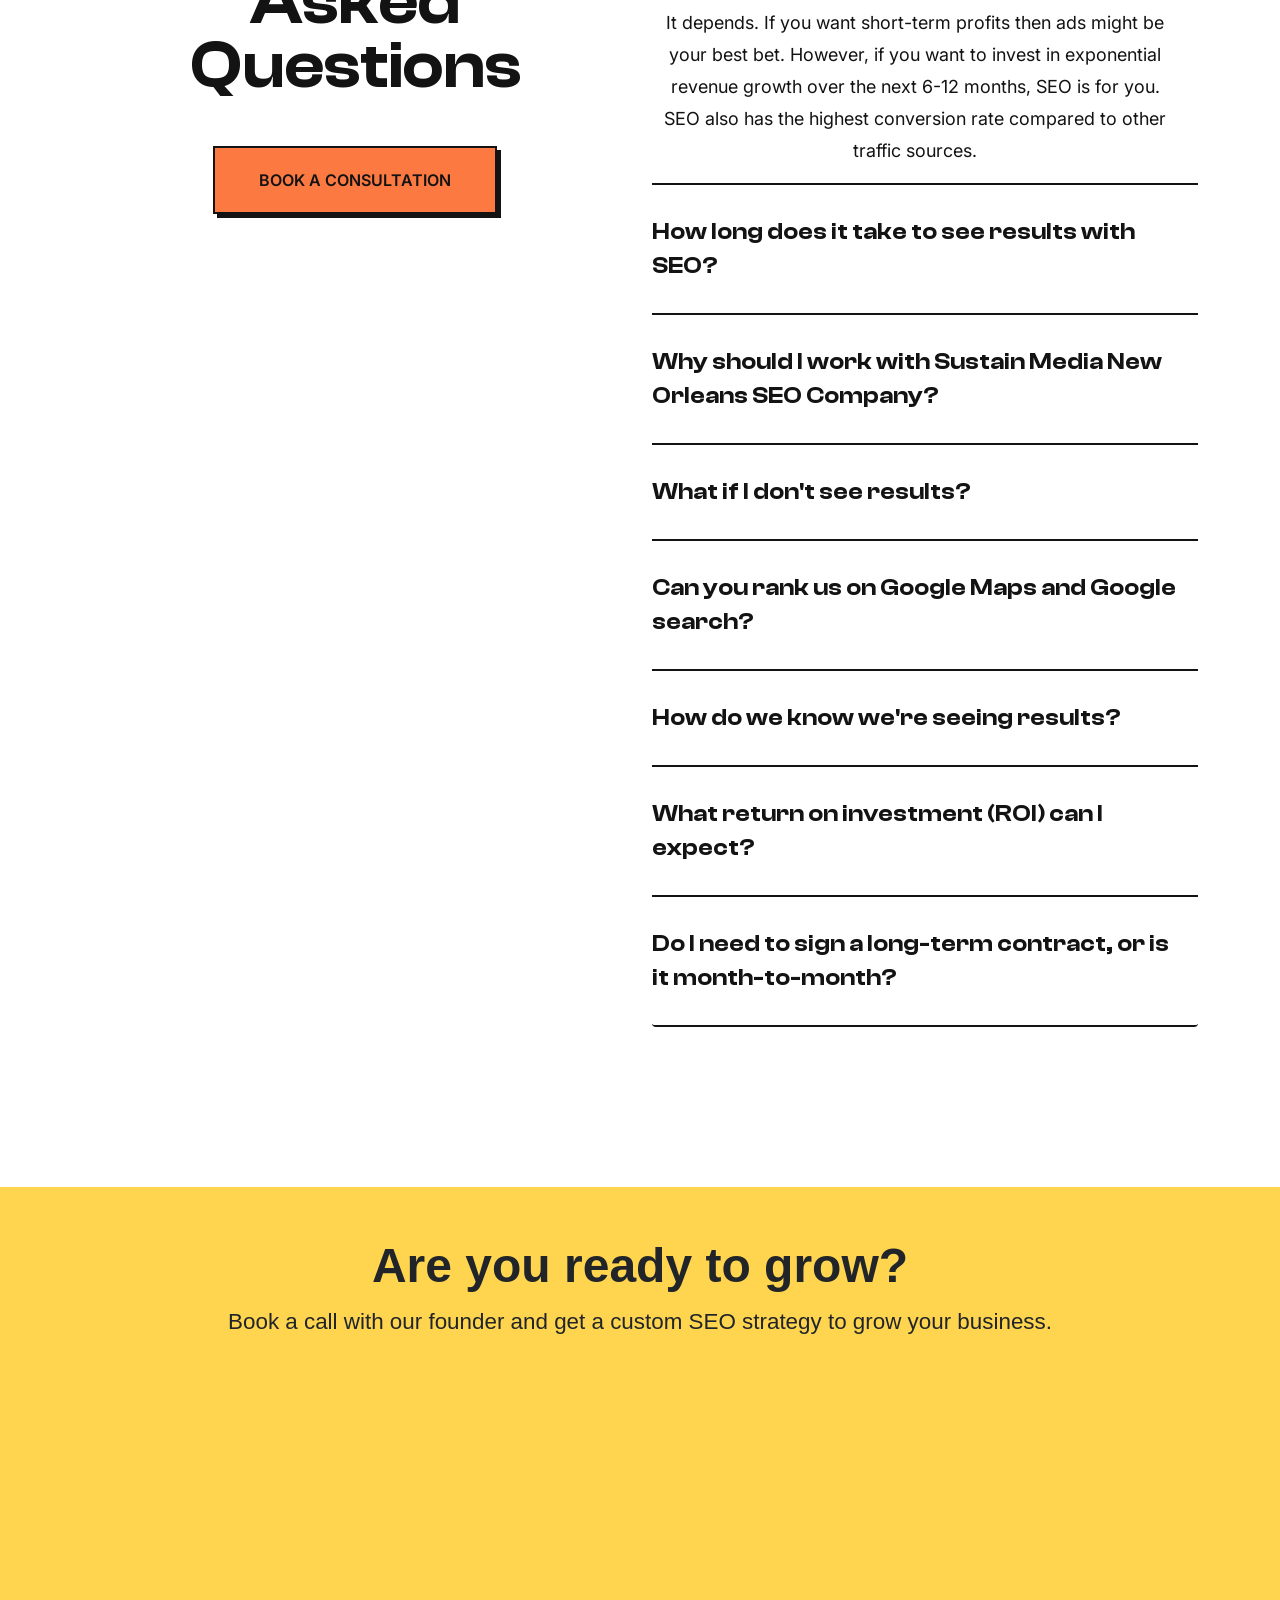
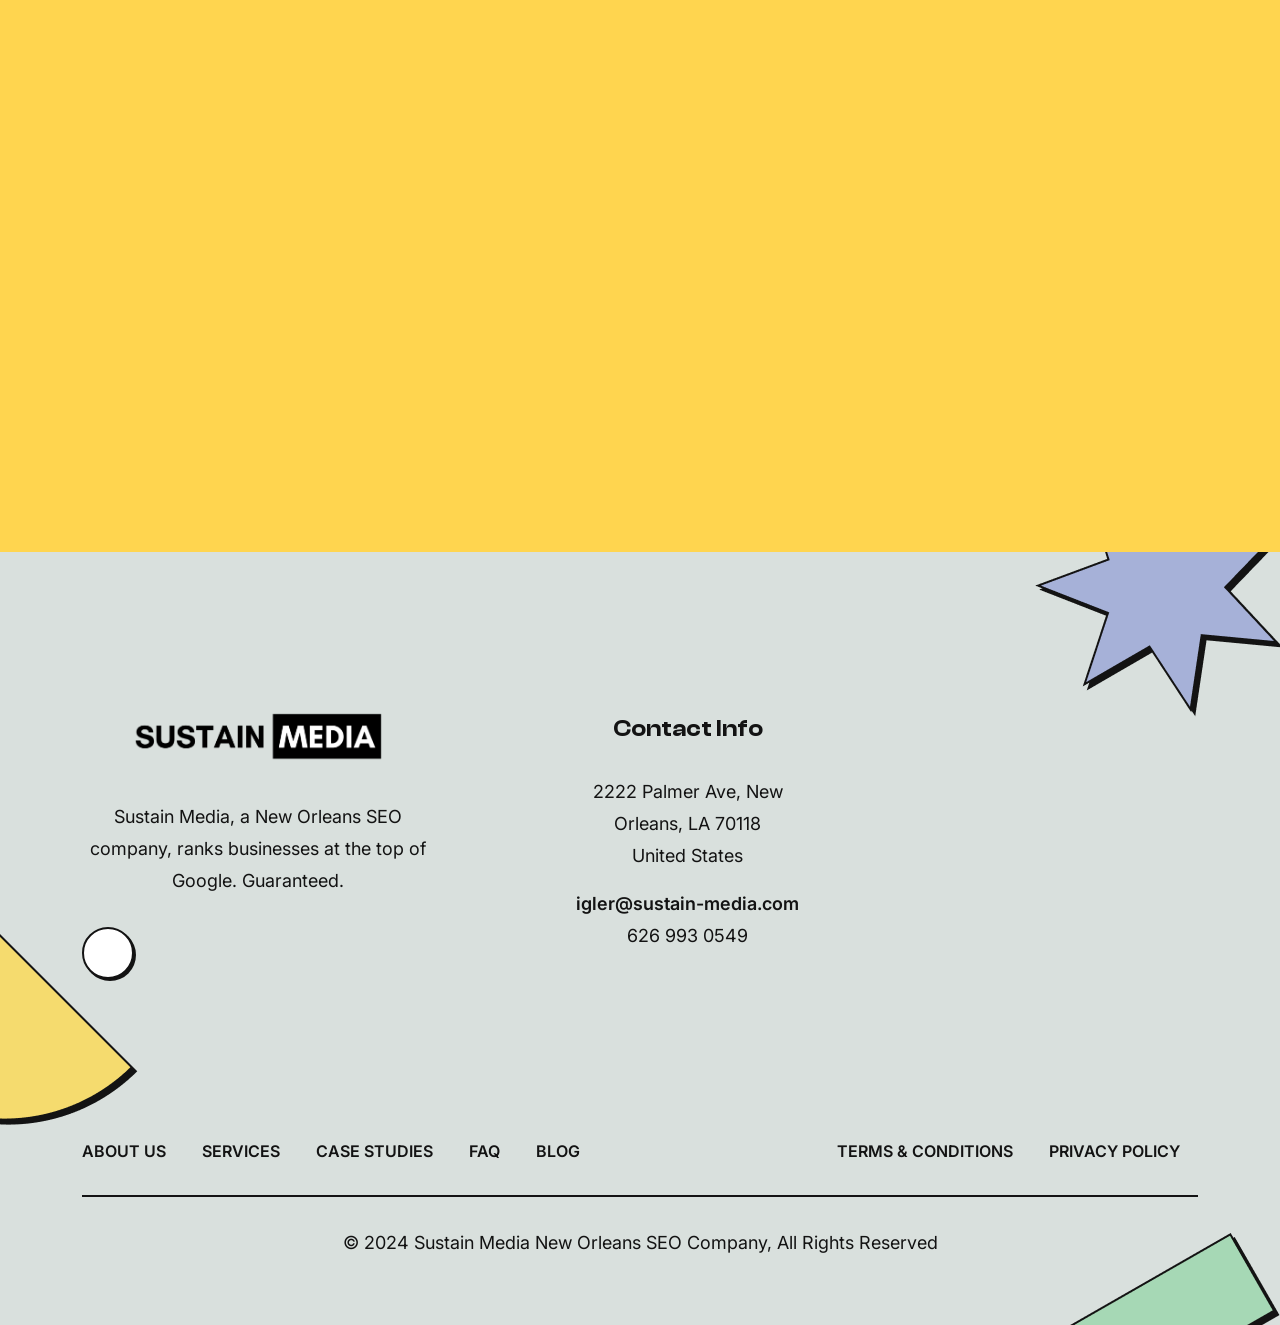
==== commit f2a03f61: "push" ====
--- a/index.html
+++ b/index.html
@@ -226,7 +226,7 @@
 
 
 
-    <section class="service_box">
+    <section class="service_box" id="services">
         <div class="container">
             <div class="section_title text-center">
                 <h2 class="wow fadeInLeft" data-wow-delay="0.1s">New Orleans SEO Services</h2>
@@ -444,7 +444,7 @@
     <!-- Digital Agency -->
     <section class="digital_agency h_4">
         <div class="container">
-            <div class="row align-items-center">
+            <div class="row flex-column-reverse flex-lg-row align-items-center">
                 <div class="col-lg-6">
                     <div class="section_img wow fadeInLeft" data-wow-delay="0.1s">
                         <img src="assets/img/near me.svg" alt="" class="digital-agency-img">
--- a/assets/css/style.css
+++ b/assets/css/style.css
@@ -1793,9 +1793,9 @@
   padding-bottom: 150px;
 }
 
-.digital-agency-img {
+/* .digital-agency-img {
   width: 100%;
-}
+} */
 
 .digital_agency .content p {
   color: #131313;
@@ -2118,7 +2118,7 @@
   display: flex;
   width: 90%;
   max-width: 1200px;
-  justify-content: space-evenly;
+  justify-content: space-between;
 }
 
 .counter-container {
--- a/assets/css/home-responisve.css
+++ b/assets/css/home-responisve.css
@@ -14,14 +14,14 @@
     }
 
     .hero_marketing_agency .content .section_title h1 {
-        font-size: 70px !important;
+        font-size: 91px !important;
         line-height: 104px;
         margin-top: 0px;
     }
 
     .section_title h2 {
-        font-size: 53px;
-        line-height: 64px;
+        font-size: 66px;
+        line-height: 76px;
     }
 
     .mobilepc-heading {
@@ -36,6 +36,87 @@
 
     .min_counter_area .single_counter h6 {
         font-size: 37px !important;
+    }
+}
+
+
+@media only screen and (max-width : 1300px) {
+    .hero_marketing_agency .shape_img .one {
+        display: none;
+    }
+
+    .hero_marketing_agency .content .section_title h1 {
+        font-size: 91px !important;
+        line-height: 104px;
+        margin-top: 0px;
+    }
+
+    .section_title h2 {
+        font-size: 66px;
+        line-height: 64px;
+    }
+
+    .mobilepc-heading {
+        font-size: 50px;
+        line-height: 64px;
+    }
+
+    .footer .shape_img .two {
+        bottom: 0;
+        right: 0;
+    }
+
+    .min_counter_area .single_counter p {
+        font-size: 1.2rem;
+    }
+
+    .min_counter_area .single_counter h6 {
+        font-size: 30px !important;
+    }
+
+    .stat-item {
+        font-size: 23.5px;
+    }
+
+    .stat-value {
+        font-size: 32px !important;
+    }
+
+    .digital_agency.h_4 {
+        padding-top: 50px;
+    }
+
+    .faq {
+        padding-top: 0px;
+        padding-bottom: 160px;
+    }
+
+    .digital_agency_heading {
+        font-size: 37px !important;
+        line-height: 50px !important;
+    }
+
+    .footer_bottom .footer_bottom_list .footer_nav li {
+        margin: 0 18px;
+    }
+
+    .header_aria .navbar .navbar-collapse .navbar-nav .nav-item {
+        margin: 0 15px;
+    }
+
+    .header_aria .navbar .navbar-collapse .nav_buttons .contact_btn {
+        font-size: 16px;
+        padding: 10px 25px;
+        margin-left: 0px;
+    }
+
+    .breadcrumb_area .shape_img .two {
+        right: 0 !important;
+        top: 140px !important;
+    }
+
+    .sleepy-sloth-img-1 {
+        width: 500px !important;
     }
 }
 
@@ -51,10 +132,28 @@
         align-self: flex-start;
         margin-bottom: 50px;
     }
+    
+    .digital-agency-img {
+        width: 100%;
+    }
 }
 
 
-@media only screen and (max-width : 1300px) {
+@media only screen and (max-width : 990px) {
+    .header_aria .navbar .container {
+        background: white !important;
+        border: none !important;
+    }
+
+    .header_aria .navbar .navbar-collapse .nav_buttons {
+        border: none !important;
+    }
+
+    .header_aria.navbar_fixed .navbar {
+        background: #fff !important;
+        box-shadow: 0 4px 6px 0 rgba(12, 0, 46, 0.1) !important;
+    }
+
     .hero_marketing_agency .shape_img .one {
         display: none;
     }
@@ -77,7 +176,7 @@
 
     .footer .shape_img .two {
         bottom: 0;
-        right: 0;
+        right: 167px;
     }
 
     .min_counter_area .single_counter p {
@@ -86,71 +185,122 @@
 
     .min_counter_area .single_counter h6 {
         font-size: 30px !important;
+        line-height: 33px;
+    }
+
+    .hero-section-box {
+        gap: 0px;
+        flex-direction: column;
+    }
+
+    .hero_marketing_agency .content .marketers {
+        display: flex;
+        align-items: center;
+        margin-top: 50px;
+        justify-content: center;
+    }
+
+    .min_counter_area .single_counter {
+        flex-direction: column;
+
+    }
+
+    .min_counter_area {
+        padding-top: 30px;
+    }
+
+    .counter_area {
+        padding-top: 20px;
+        padding-bottom: 0px;
+    }
+
+    .header_aria .navbar .navbar-collapse .nav_buttons {
+        padding-right: 63px;
+    }
+
+    .stats {
+        gap: 50px;
+        margin: 52.5px 0;
     }
 
     .stat-item {
-        font-size: 23.5px;
+        font-size: 21px !important;
     }
 
     .stat-value {
-        font-size: 32px !important;
-    }
-
-    .digital_agency.h_4 {
-        padding-top: 50px;
-    }
-
-    .faq {
-        padding-top: 0px;
-        padding-bottom: 160px;
-    }
-
-    .digital_agency_heading {
-        font-size: 37px !important;
-        line-height: 50px !important;
+        font-size: 26px !important;
+    }
+
+    .main_footer .site_info.logo_area {
+        padding-right: 0px;
+    }
+
+    .footer_bottom .footer_bottom_list .footer_nav {
+        display: flex;
+        align-items: center;
+        justify-content: center;
+    }
+
+    .footer_bottom .footer_bottom_list .footer_nav.right {
+        justify-content: center;
     }
 
     .footer_bottom .footer_bottom_list .footer_nav li {
-        margin: 0 18px;
-    }
-
-    .header_aria .navbar .navbar-collapse .navbar-nav .nav-item {
-        margin: 0 15px;
-    }
-
-    .header_aria .navbar .navbar-collapse .nav_buttons .contact_btn {
-        font-size: 16px;
-        padding: 10px 25px;
-        margin-left: 0px;
-    }
-
-    .breadcrumb_area .shape_img .two {
-        right: 0 !important;
-        top: 140px !important;
+        margin: 0 20px;
+    }
+
+    .footer .shape_img .two {
+        display: none;
+    }
+
+    .case-study-content {
+        display: flex;
+        align-items: center;
+        flex-direction: column;
+        gap: 20px;
+    }
+
+    .our-team-heading {
+        font-size: 100px !important;
+    }
+
+    .video-card .quote {
+        font-size: 16.5px !important;
+    }
+
+    .dona-bella-laser-heading {
+        font-size: 2rem !important;
+    }
+
+    .dona-bella-laser-content {
+        flex-direction: column !important;
+        gap: 0px !important;
+    }
+
+    .donna-bell-first-img {
+        width: 100% !important;
     }
 
     .sleepy-sloth-img-1 {
-        width: 500px !important;
+        width: 100% !important;
+    }
+
+    .lemon-img-1 {
+        width: 100% !important;
+    }
+
+    .case-study h2 {
+        padding-left: 0px !important;
+    }
+
+    .case-study p {
+        padding-left: 0px !important;
     }
 }
 
 
-
-
-@media only screen and (max-width : 990px) {
-    .header_aria .navbar .container {
-        background: white !important;
-        border: none !important;
-    }
-
-    .header_aria .navbar .navbar-collapse .nav_buttons {
-        border: none !important;
-    }
-
-    .header_aria.navbar_fixed .navbar {
-        background: #fff !important;
-        box-shadow: 0 4px 6px 0 rgba(12, 0, 46, 0.1) !important;
-    }
+@media only screen and (max-width : 768px) {
+    
 
     .hero_marketing_agency .shape_img .one {
         display: none;
@@ -163,145 +313,7 @@
     }
 
     .section_title h2 {
-        font-size: 50px;
-        line-height: 64px;
-    }
-
-    .mobilepc-heading {
-        font-size: 50px;
-        line-height: 64px;
-    }
-
-    .footer .shape_img .two {
-        bottom: 0;
-        right: 167px;
-    }
-
-    .min_counter_area .single_counter p {
-        font-size: 1.2rem;
-    }
-
-    .min_counter_area .single_counter h6 {
-        font-size: 30px !important;
-        line-height: 33px;
-    }
-
-    .hero-section-box {
-        gap: 0px;
-        flex-direction: column;
-    }
-
-    .hero_marketing_agency .content .marketers {
-        display: flex;
-        align-items: center;
-        margin-top: 50px;
-        justify-content: center;
-    }
-
-    .min_counter_area .single_counter {
-        flex-direction: column;
-
-    }
-
-    .min_counter_area {
-        padding-top: 30px;
-    }
-
-    .counter_area {
-        padding-top: 20px;
-        padding-bottom: 0px;
-    }
-
-    .header_aria .navbar .navbar-collapse .nav_buttons {
-        padding-right: 63px;
-    }
-
-    .stats {
-        gap: 50px;
-        margin: 52.5px 0;
-    }
-
-    .stat-item {
-        font-size: 21px !important;
-    }
-
-    .stat-value {
-        font-size: 26px !important;
-    }
-
-    .main_footer .site_info.logo_area {
-        padding-right: 0px;
-    }
-
-    .footer_bottom .footer_bottom_list .footer_nav {
-        display: flex;
-        align-items: center;
-        justify-content: center;
-    }
-
-    .footer_bottom .footer_bottom_list .footer_nav.right {
-        justify-content: center;
-    }
-
-    .footer_bottom .footer_bottom_list .footer_nav li {
-        margin: 0 20px;
-    }
-
-    .footer .shape_img .two {
-        display: none;
-    }
-
-    .case-study-content {
-        display: flex;
-        align-items: center;
-        flex-direction: column;
-        gap: 20px;
-    }
-
-    .our-team-heading {
-        font-size: 100px !important;
-    }
-
-    .video-card .quote {
-        font-size: 16.5px !important;
-    }
-
-    .dona-bella-laser-heading {
-        font-size: 2rem !important;
-    }
-
-    .dona-bella-laser-content {
-        flex-direction: column !important;
-        gap: 0px !important;
-    }
-
-    .donna-bell-first-img {
-        width: 100% !important;
-    }
-
-    .sleepy-sloth-img-1 {
-        width: 100% !important;
-    }
-
-    .lemon-img-1 {
-        width: 100% !important;
-    }
-}
-
-
-@media only screen and (max-width : 768px) {
-    .hero_marketing_agency .shape_img .one {
-        display: none;
-    }
-
-    .hero_marketing_agency .content .section_title h1 {
-        font-size: 57px !important;
-        line-height: 104px;
-        margin-top: 0px;
-    }
-
-    .section_title h2 {
-        font-size: 31px;
+        font-size: 38px;
         line-height: 48px;
     }
 
@@ -476,13 +488,61 @@
     .our-team-heading {
         font-size: 85px !important;
     }
+
+    .team {
+        padding-top: 50px !important;
+    }
+
+    .team.innar {
+        padding-bottom: 34px !important;
+    }
+    .aword {
+        padding-bottom: 65px !important;
+    }
+    .digital_agency {
+        padding-bottom: 50px !important;
+    }
+    .faq {
+        padding-bottom: 60px !important;
+    }
+
+    .case-studies-heading {
+        margin-bottom: 15px !important;
+        margin-top: 140px !important;
+    }
 }
 
 
+@media only screen and (max-width : 600px) {
+    .info-card {
+        padding: 20px 10px !important;
+    }
+    .info-card h3 {
+        font-size: 1.1rem !important;
+    }
+    .info-card p {
+        font-size: 1rem !important;
+    }
+}
+
 
 @media only screen and (max-width : 500px) {
+    .info-card p {
+        font-size: 14px !important;
+    }
     .heading {
         font-size: 22px;
+    }
+
+    .breadcrumb_area .shape_img .one {
+        left: 0;
+        bottom: 0;
+    }
+
+    .breadcrumb_area {
+        padding-top: 250px;
+        padding-bottom: 15px !important;
+        position: relative;
     }
 
     .paragraph {
@@ -731,6 +791,7 @@
 
     .our-team-heading {
         font-size: 60px !important;
+        margin-top: -57px !important;
     }
 
     .digital_agency .content .agency_list li {
